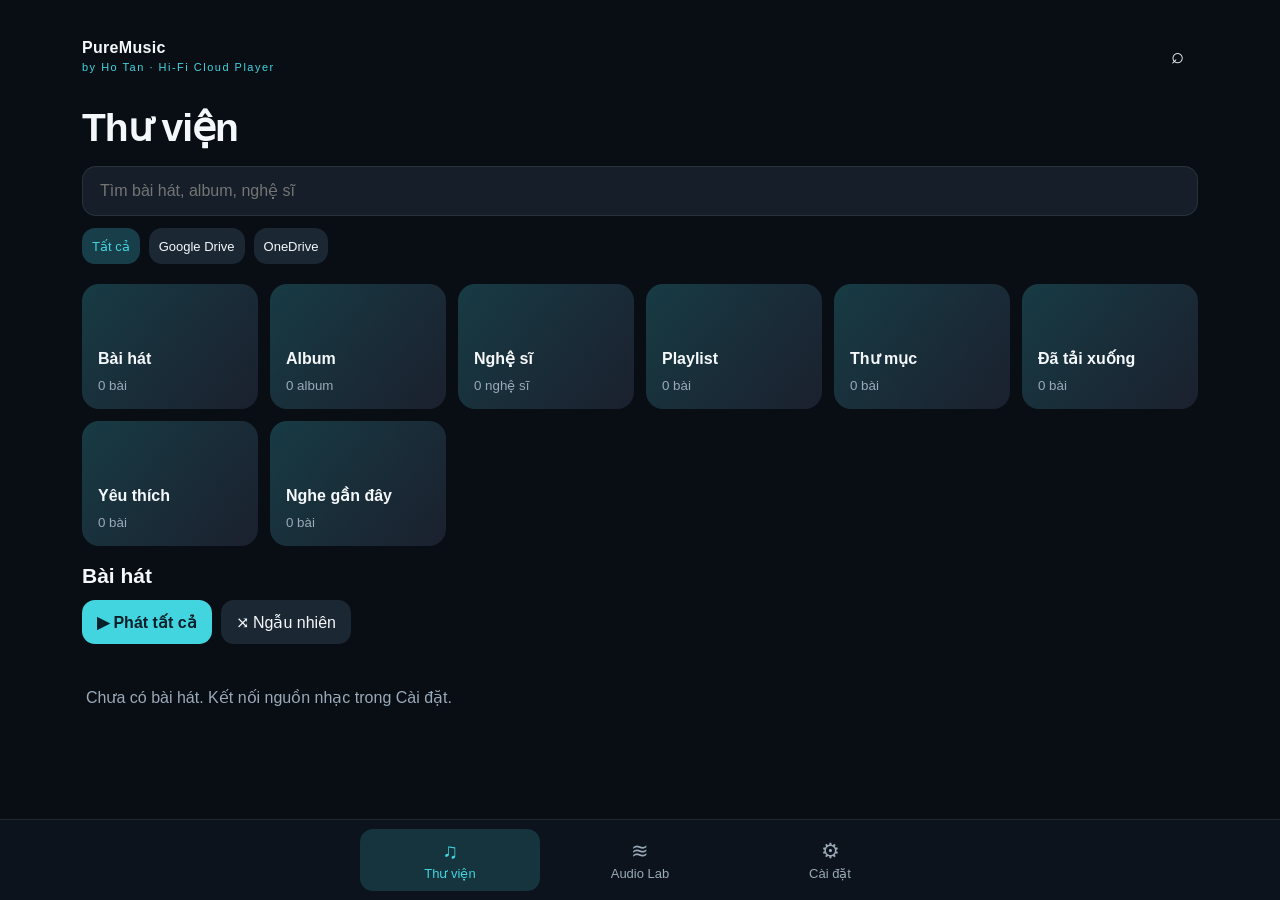
==== index.html @ e8bb5c78 "Add files via upload" ====
<!doctype html><html lang="vi"><head><meta charset="utf-8"><meta name="viewport" content="width=device-width,initial-scale=1,viewport-fit=cover"><meta name="theme-color" content="#0a1017"><meta name="apple-mobile-web-app-capable" content="yes"><meta name="apple-mobile-web-app-status-bar-style" content="black-translucent"><link rel="manifest" href="manifest.webmanifest"><link rel="apple-touch-icon" href="icon-180.png"><title>PureMusic · by Ho Tan</title><style>
:root{color-scheme:dark;--bg:#090e15;--panel:#151e29;--panel2:#1b2733;--line:#ffffff16;--fg:#f5f8fa;--muted:#9aaab8;--accent:#42d4df;--safe:env(safe-area-inset-bottom,0px)}*{box-sizing:border-box}html,body{margin:0;min-height:100%;font-family:-apple-system,BlinkMacSystemFont,"Segoe UI",sans-serif;background:var(--bg);color:var(--fg)}button,input,select{font:inherit}button{cursor:pointer;color:inherit;border:0;background:transparent}button:disabled{opacity:.35;cursor:default}button:focus-visible,input:focus-visible,select:focus-visible{outline:2px solid var(--accent);outline-offset:2px}.shell{max-width:1160px;margin:auto;padding:24px 22px calc(156px + var(--safe))}.top{display:flex;align-items:center;justify-content:space-between;gap:12px;margin-bottom:28px}.brand{font-size:16px;font-weight:800;letter-spacing:.3px}.brand small{display:block;font-size:11px;color:var(--accent);letter-spacing:1.5px;font-weight:500;margin-top:4px}.muted{color:var(--muted)}.eyebrow{font-size:12px;color:var(--accent);letter-spacing:1.4px}h1{font-size:clamp(28px,5vw,39px);letter-spacing:-1px;margin:8px 0 16px}h2{font-size:21px;margin:18px 0 12px}p{line-height:1.5}.btn{display:inline-flex;justify-content:center;align-items:center;gap:7px;padding:11px 15px;border-radius:13px;background:var(--panel2);min-height:44px;white-space:nowrap}.btn.primary{background:var(--accent);color:#08202a;font-weight:700}.btn.small{padding:7px 10px;min-height:36px;font-size:13px}.btn.ghost{background:transparent;border:1px solid var(--line)}.btn.active{background:#173e49;color:var(--accent)}.icon{font-size:22px;min-width:42px;min-height:42px;display:inline-grid;place-items:center;border-radius:12px}.icon.on{color:var(--accent)}.toolbar{display:flex;gap:9px;flex-wrap:wrap;margin:12px 0 20px}.search{width:100%;padding:15px 17px;border:1px solid var(--line);border-radius:14px;background:var(--panel);color:var(--fg);outline:none}.card{background:var(--panel);border:1px solid var(--line);border-radius:19px;padding:17px;margin-bottom:12px}.list{display:grid;gap:3px}.track{display:flex;align-items:center;gap:12px;padding:10px 7px;border-bottom:1px solid #ffffff0d;min-width:0}.track.current{background:#11303a;border-radius:13px}.cover{width:48px;height:48px;border-radius:10px;background:linear-gradient(140deg,#254653,#25283d);object-fit:cover;flex-shrink:0}.cover.large{width:min(67vw,390px,42vh);height:min(67vw,390px,42vh);border-radius:18px;box-shadow:0 20px 60px #0006}.track-main{min-width:0;flex:1;text-align:left}.track-main strong,.track-main small{display:block;overflow:hidden;white-space:nowrap;text-overflow:ellipsis}.track-main strong{font-size:15px}.track-main small{color:var(--muted);font-size:12px;margin-top:4px}.track-actions{display:flex;align-items:center;gap:3px}.grid{display:grid;grid-template-columns:repeat(auto-fill,minmax(160px,1fr));gap:12px}.tile{padding:16px;min-height:125px;border-radius:17px;background:linear-gradient(130deg,#173b44,#1b202e);text-align:left;display:flex;flex-direction:column;justify-content:flex-end}.tile strong{font-size:16px;line-height:1.3}.tile small{color:var(--muted);margin-top:8px}.nav{position:fixed;bottom:0;left:0;right:0;display:flex;justify-content:center;background:#0d141df7;border-top:1px solid var(--line);padding:9px 8px calc(9px + var(--safe));z-index:20;gap:10px}.nav button{width:min(32%,180px);padding:10px 4px;border-radius:13px;color:var(--muted);font-size:13px}.nav button.active{background:#15343d;color:var(--accent)}.nav button span{display:block;font-size:21px;margin-bottom:3px}.mini{position:fixed;z-index:21;left:50%;transform:translateX(-50%);bottom:calc(77px + var(--safe));width:min(calc(100% - 22px),850px);background:#202d3b;border:1px solid #ffffff22;border-radius:15px;padding:8px;display:none;align-items:center;gap:9px;box-shadow:0 8px 28px #0008}.mini.show{display:flex}.mini .cover{width:42px;height:42px}.mini button.main{flex:1;text-align:left;min-width:0}.mini strong,.mini small{display:block;white-space:nowrap;overflow:hidden;text-overflow:ellipsis}.mini small{color:var(--muted);font-size:12px}.sheet{position:fixed;inset:0;background:#080d14;z-index:30;overflow:auto;padding:calc(15px + env(safe-area-inset-top,0px)) 20px calc(30px + var(--safe));display:none}.sheet.open{display:block}.sheet-inner{max-width:650px;margin:auto}.sheet-head{display:flex;justify-content:space-between;align-items:center;margin-bottom:18px}.sheet-head strong{font-size:13px;color:var(--muted);letter-spacing:1px}.player-art{text-align:center;margin:8px 0 18px}.player-title{display:flex;align-items:center;gap:12px;margin:0 0 20px}.player-title>div{min-width:0;flex:1}.player-title h2{font-size:23px;overflow:hidden;text-overflow:ellipsis;white-space:nowrap;margin:0 0 5px}.player-title p{margin:0;color:var(--muted)}.seek{width:100%;accent-color:var(--accent)}.times{display:flex;justify-content:space-between;font-size:12px;color:var(--muted);margin:4px 0 20px}.controls{display:flex;justify-content:space-between;align-items:center;gap:6px}.controls .icon{font-size:26px}.controls .big{height:66px;width:66px;border-radius:50%;background:#eaf8fa;color:#0b1620;font-size:29px}.player-bottom{display:flex;justify-content:space-around;margin-top:28px}.player-bottom button{font-size:13px;color:var(--muted);display:grid;justify-items:center;gap:8px}.player-bottom span{font-size:22px}.input-row{display:flex;gap:10px;align-items:center;flex-wrap:wrap;margin:12px 0}.input-row label{min-width:110px;color:var(--muted)}input[type=text],input[type=number],select{background:#101923;color:var(--fg);border:1px solid #ffffff30;border-radius:11px;padding:11px;min-width:0;max-width:100%}input[type=range]{accent-color:var(--accent)}.input-row input[type=range]{flex:1;min-width:120px}.badge{font-size:11px;color:var(--accent);letter-spacing:1px}.empty{color:var(--muted);padding:24px 4px}.notice{position:fixed;left:50%;bottom:calc(170px + var(--safe));transform:translateX(-50%);background:#263847;color:white;padding:12px 17px;border-radius:12px;z-index:60;max-width:90%;box-shadow:0 6px 20px #0008;display:none}.notice.show{display:block}.menu{position:fixed;inset:0;z-index:45;background:#0008;display:none;align-items:end;justify-content:center;padding:16px}.menu.open{display:flex}.menu-content{background:#1a2632;border:1px solid #ffffff25;border-radius:20px;padding:10px;width:min(100%,460px);max-height:80vh;overflow:auto}.menu-content button{display:block;width:100%;text-align:left;padding:14px;border-radius:12px}.menu-content button:hover{background:#ffffff12}.folder{display:flex;gap:9px;align-items:center;padding:11px;border-bottom:1px solid var(--line)}.folder button:first-of-type{flex:1;text-align:left}.hint{font-size:12px;color:var(--muted)}.eq-band{display:flex;align-items:center;gap:9px;margin:8px 0}.eq-band label{width:65px;color:var(--muted);font-size:12px}.eq-band input{flex:1}.eq-band output{width:52px;text-align:right;font-size:12px}.hidden{display:none!important}@media(min-width:800px){.sheet{background:#000b;display:none;align-items:center;justify-content:center}.sheet.open{display:flex}.sheet.open{display:flex}.sheet-inner{width:620px;max-height:96vh;overflow:auto;border-radius:22px;padding:22px;background:#101822}.shell{padding-top:35px}.cover.large{width:270px;height:270px}}@media(prefers-reduced-motion:reduce){*{scroll-behavior:auto!important;animation:none!important;transition:none!important}}
.menu-action{display:flex!important;align-items:center;gap:14px;min-height:52px;font-weight:500}.menu-icon{display:grid;place-items:center;width:30px;height:30px;flex:none;border-radius:9px;background:#263a48;color:var(--accent);font-size:18px}.source-folder-row{display:flex;justify-content:space-between;align-items:center;gap:12px;padding:12px 0;border-top:1px solid var(--line)}.source-folder-row span{font-size:13px;color:var(--muted);min-width:0;overflow-wrap:anywhere}.folder-picker-head{display:grid;gap:10px;margin-bottom:15px}.folder{min-height:54px}.folder .track-main{overflow:hidden;text-overflow:ellipsis;white-space:nowrap}@media(max-width:450px){.source-folder-row{align-items:flex-start;flex-direction:column}.source-folder-row .btn{width:100%}}

/* Queue V11.2: search all, virtualize visible rows only */
.queue-summary{display:grid;gap:12px;margin:8px 0 12px}.queue-search{margin:0}.queue-actions{display:flex;gap:8px;overflow-x:auto;scrollbar-width:none;padding-bottom:3px}.queue-actions .btn{flex-shrink:0;font-size:13px;min-height:40px}.queue-result{font-size:12px;min-height:8px;margin:4px 0}.queue-viewport{height:min(65dvh,650px);min-height:260px;overflow-y:auto;overscroll-behavior:contain;scrollbar-width:thin;border-top:1px solid var(--line);border-bottom:1px solid var(--line)}.queue-space{position:relative;width:100%;min-height:1px}.queue-track{position:absolute;left:0;right:0;height:76px;min-height:76px;padding:8px 2px;gap:9px}.queue-track .cover{width:46px;height:46px}.queue-track .track-main strong{font-size:14px}.queue-track .track-main small{font-size:12px}.queue-track .icon{min-width:38px}.queue-number{width:22px;text-align:center;font-size:12px;color:var(--muted);flex-shrink:0}.queue-grip{font-size:24px;color:var(--muted);touch-action:none;cursor:grab}.queue-grip.dragging{color:var(--accent);cursor:grabbing}.queue-track.current{background:#15343d}.queue-track.current .track-main strong{color:var(--accent)}@media(max-width:400px){.queue-track{gap:5px}.queue-track .cover{width:42px;height:42px}.queue-track .icon{min-width:34px}}
</style></head><body><main class="shell"><div class="top"><div class="brand">PureMusic<small>by Ho Tan · Hi-Fi Cloud Player</small></div><button class="icon" id="searchFocus" aria-label="Tìm kiếm">⌕</button></div><div id="content"></div></main><div class="mini" id="mini"><img id="miniCover" class="cover" alt=""><button class="main" id="miniOpen"><strong id="miniTitle"></strong><small id="miniArtist"></small></button><button class="icon" id="miniToggle" aria-label="Phát hoặc tạm dừng">▶</button></div><nav class="nav" id="nav"><button data-page="library" class="active"><span>♫</span>Thư viện</button><button data-page="lab"><span>≋</span>Audio Lab</button><button data-page="settings"><span>⚙</span>Cài đặt</button></nav><section class="sheet" id="player" aria-label="Trình phát"><div class="sheet-inner"><div class="sheet-head"><button class="icon" id="closePlayer" aria-label="Thu nhỏ">⌄</button><strong id="playerSource">ĐANG PHÁT</strong><button class="icon" id="playerMore" aria-label="Tùy chọn">⋯</button></div><div class="player-art"><img class="cover large" id="art" alt="Ảnh bìa"></div><div class="player-title"><div><h2 id="title"></h2><p id="artist"></p><span class="badge" id="quality"></span></div><button class="icon" id="like" aria-label="Yêu thích">♡</button></div><input class="seek" type="range" min="0" max="1000" value="0" id="seek" aria-label="Vị trí bài hát"><div class="times"><span id="elapsed">0:00</span><span id="remaining">-0:00</span></div><div class="controls"><button class="icon" id="shuffle" aria-label="Ngẫu nhiên">⤨</button><button class="icon" id="previous" aria-label="Bài trước">|◀</button><button class="big" id="toggle" aria-label="Phát hoặc tạm dừng">▶</button><button class="icon" id="next" aria-label="Bài tiếp">▶|</button><button class="icon" id="repeat" aria-label="Lặp lại">↻</button></div><div class="player-bottom"><button id="lyricsBtn"><span>▤</span>Lời bài hát</button><button id="queueBtn"><span>☷</span>Hàng chờ</button></div></div></section><section class="sheet" id="subsheet"><div class="sheet-inner"><div class="sheet-head"><button class="icon" id="subBack">‹</button><strong id="subTitle"></strong><span style="width:42px"></span></div><div id="subContent"></div></div></section><div class="menu" id="menu"><div class="menu-content" id="menuItems"></div></div><div class="notice" id="toast" role="status"></div><audio id="audio" playsinline preload="metadata"></audio><script>
'use strict';
const VERSION='11.2.0',GOOGLE_ID='307536159983-k3glcvth89sf8u420rmc907ngm6fhsc4.apps.googleusercontent.com';
const $=id=>document.getElementById(id), audio=$('audio');
const read=(key,def)=>{try{return JSON.parse(localStorage.getItem(key))??def}catch{return def}};
const save=(key,val)=>localStorage.setItem(key,JSON.stringify(val));
const initialCfg=read('pm_cfg',{});
const state={page:'library',view:'home',filter:'all',query:'',songs:[],queue:[],position:-1,playingKey:null,playSeq:0,loadController:null,blobURL:null,repeat:read('pm11_repeat',0),shuffle:read('pm11_shuffle',false),favorites:new Set(read('pm11_favorites',read('pm_favorites',[]))),playlists:read('pm7_playlists',{}),recent:read('pm11_recent',read('pm7_recent',[])),folders:read('pm11_folders',{}),token:{},expiry:{},cfg:{gid:initialCfg.gid||GOOGLE_ID,mid:initialCfg.mid||''},loading:false,metadata:new Map(),artURLs:new Map(),offline:new Set(read('pm_offline',[])),currentMeta:null,eqOn:false,context:null,analyser:null,eqNodes:[],eq:[0,0,0,0,0,0,0,0,0,0],preamp:0,replayGainMode:read('pm11_rg_mode','off'),replayGainOffset:read('pm11_rg_offset',0),mode:'direct',timer:null};
const key=s=>s.provider+':'+s.id;
const norm=s=>String(s||'').normalize('NFD').replace(/[\u0300-\u036f]/g,'').replace(/đ/gi,'d').toLowerCase();
const escapeHTML=s=>String(s??'').replace(/[&<>"']/g,c=>({'&':'&amp;','<':'&lt;','>':'&gt;','"':'&quot;',"'":'&#39;'}[c]));
const fmt=t=>Number.isFinite(t)?Math.floor(t/60)+':'+String(Math.floor(t%60)).padStart(2,'0'):'0:00';
const fmtBytes=n=>n>=1073741824?(n/1073741824).toFixed(2)+' GB':(n/1048576).toFixed(1)+' MB';
const placeholder='data:image/svg+xml,'+encodeURIComponent('<svg xmlns="http://www.w3.org/2000/svg" width="300" height="300"><rect width="300" height="300" rx="30" fill="#213845"/><path d="M190 60v148a32 32 0 1 1-18-29V90l-70 14v125a32 32 0 1 1-18-29V90z" fill="#a8dce3"/></svg>');
let toastTimer;
function notify(msg){const t=$('toast');t.textContent=msg;t.classList.add('show');clearTimeout(toastTimer);toastTimer=setTimeout(()=>t.classList.remove('show'),3500)}
function rowButton(text,handler,cls='btn'){const b=document.createElement('button');b.className=cls;b.textContent=text;b.addEventListener('click',handler);return b}
function setPage(p){state.page=p;document.querySelectorAll('[data-page]').forEach(b=>b.classList.toggle('active',b.dataset.page===p));render()}
function showSub(title,build){$('subTitle').textContent=title;$('subContent').replaceChildren();build($('subContent'));$('subsheet').classList.add('open')}
function closeSub(){$('subsheet').classList.remove('open')}
const menuIcons=[[/phát ngay/i,'▶'],[/phát tiếp/i,'⏭'],[/playlist/i,'☷'],[/offline|tải/i,'↓'],[/yêu thích/i,'♡'],[/thư mục/i,'▣'],[/xóa|bỏ/i,'×'],[/đầu/i,'⇡'],[/cuối/i,'⇣'],[/lưu/i,'✓']];
function menu(actions){const target=$('menuItems');target.replaceChildren();for(const [name,fn] of actions){const b=rowButton('',()=>{$('menu').classList.remove('open');fn()});b.className='menu-action';const ico=document.createElement('span');ico.className='menu-icon';ico.textContent=menuIcons.find(([rx])=>rx.test(name))?.[1]||'•';const label=document.createElement('span');label.textContent=name;b.append(ico,label);target.append(b)}$('menu').classList.add('open')}
$('menu').onclick=e=>{if(e.target===$('menu'))$('menu').classList.remove('open')};$('subBack').onclick=closeSub;
function persistQueue(){save('pm11_queue',{queue:state.queue,position:state.position,playingKey:state.playingKey,time:audio.currentTime||0})}
function remember(){if(!state.playingKey)return;state.recent=[state.playingKey,...state.recent.filter(x=>x!==state.playingKey)].slice(0,40);save('pm11_recent',state.recent)}
function songsByKeys(keys){return keys.map(k=>state.songs.find(s=>key(s)===k)).filter(Boolean)}
function selected(){return state.songs.find(s=>key(s)===state.playingKey)||null}
function imageFor(s){return s&&state.artURLs.get(key(s))||placeholder}
function trackNode(s,onPlay=null){const row=document.createElement('div');row.className='track'+(state.playingKey===key(s)?' current':'');const cover=document.createElement('img');cover.className='cover';cover.alt='';cover.loading='lazy';cover.src=imageFor(s);const main=rowButton('',onPlay||(()=>{const arr=visibleSongs();const idx=arr.findIndex(x=>key(x)===key(s));startList(arr,Math.max(0,idx))}),'track-main');const title=document.createElement('strong');title.textContent=s.title;const sub=document.createElement('small');sub.textContent=s.artist+' · '+(s.provider==='google'?'Google Drive':'OneDrive');main.append(title,sub);const more=rowButton('⋯',()=>trackMenu(s),'icon');more.setAttribute('aria-label','Tùy chọn bài hát');row.append(cover,main,more);return row}
function trackMenu(s){const k=key(s);menu([['Phát ngay',()=>playFromQueue(s)],['Phát tiếp theo',()=>insertNext(s)],['Thêm vào playlist',()=>choosePlaylist(s)],[(state.offline.has(k)?'Xóa bản offline':'↓ Tải về offline'),()=>state.offline.has(k)?removeOffline(s):downloadOffline(s)],[(state.favorites.has(k)?'Bỏ yêu thích':'Yêu thích'),()=>toggleFavorite(s)],['Hiện trong thư mục',()=>browseParent(s)]])}
function toggleFavorite(s){const k=key(s);if(state.favorites.has(k))state.favorites.delete(k);else state.favorites.add(k);save('pm11_favorites',[...state.favorites]);syncPlayer();render()}
function groupBy(list,field){const groups=new Map();for(const s of list){const v=s[field]||'Chưa phân loại';if(!groups.has(v))groups.set(v,[]);groups.get(v).push(s)}return groups}
function visibleSongs(){let list=state.songs;if(state.filter!=='all')list=list.filter(s=>s.provider===state.filter);if(state.query)list=list.filter(s=>norm(s.title+' '+s.artist+' '+s.album+' '+s.name).includes(norm(state.query)));return list}
function render(){const c=$('content');c.replaceChildren();if(state.page==='library')renderLibrary(c);else if(state.page==='lab')renderLab(c);else renderSettings(c);syncMini()}
function titleNode(t){const h=document.createElement('h1');h.textContent=t;return h}
function div(cls){const el=document.createElement('div');el.className=cls;return el}
function renderLibrary(c){c.append(titleNode('Thư viện'));const input=document.createElement('input');input.className='search';input.placeholder='Tìm bài hát, album, nghệ sĩ';input.value=state.query;input.oninput=()=>{state.query=input.value;renderLibraryBody()};c.append(input);const body=div('');body.id='libBody';c.append(body);renderLibraryBody()}
function renderLibraryBody(){const c=$('libBody');if(!c)return;c.replaceChildren();const tools=div('toolbar');for(const [v,t] of [['all','Tất cả'],['google','Google Drive'],['ms','OneDrive']]){const b=rowButton(t,()=>{state.filter=v;renderLibraryBody()},'btn small'+(state.filter===v?' active':''));tools.append(b)}c.append(tools);const groups=div('grid');for(const [id,label] of [['songs','Bài hát'],['albums','Album'],['artists','Nghệ sĩ'],['playlists','Playlist'],['folders','Thư mục'],['offline','Đã tải xuống'],['favorites','Yêu thích'],['recent','Nghe gần đây']]){const tile=rowButton('',()=>openCategory(id),'tile');const list=visibleSongs();let n=id==='albums'?groupBy(list,'album').size:id==='artists'?groupBy(list,'artist').size:id==='playlists'?Object.keys(state.playlists).length:id==='offline'?list.filter(s=>state.offline.has(key(s))).length:id==='favorites'?list.filter(s=>state.favorites.has(key(s))).length:list.length;tile.innerHTML='<strong>'+label+'</strong><small>'+n+' '+(id==='albums'?'album':id==='artists'?'nghệ sĩ':'bài')+'</small>';groups.append(tile)}c.append(groups);const h=document.createElement('h2');h.textContent='Bài hát';c.append(h);const actions=div('toolbar');actions.append(rowButton('▶ Phát tất cả',()=>startList(visibleSongs(),0),'btn primary'),rowButton('⤨ Ngẫu nhiên',()=>startList(shuffled(visibleSongs()),0),'btn'));c.append(actions);const list=div('list');const filtered=visibleSongs();if(!filtered.length){const empty=div('empty');empty.textContent='Chưa có bài hát. Kết nối nguồn nhạc trong Cài đặt.';list.append(empty)}else for(const s of filtered.slice(0,250))list.append(trackNode(s));c.append(list);if(filtered.length>250)c.append(rowButton('Xem tất cả '+filtered.length+' bài',()=>openCategory('songs'),'btn'))}
function openCategory(category){const list=visibleSongs();if(category==='folders'){openFolders();return}if(category==='playlists'){openPlaylists();return}if(category==='albums'||category==='artists'){const field=category==='albums'?'album':'artist',groups=groupBy(list,field);showSub(category==='albums'?'Album':'Nghệ sĩ',c=>{const grid=div('grid');for(const [name,arr] of groups){const b=rowButton('',()=>openGroup(name,arr),'tile');b.innerHTML='<strong>'+escapeHTML(name)+'</strong><small>'+arr.length+' bài</small>';grid.append(b)}c.append(grid)});return}const filtered=category==='offline'?list.filter(s=>state.offline.has(key(s))):category==='favorites'?list.filter(s=>state.favorites.has(key(s))):category==='recent'?songsByKeys(state.recent):list;showSub(({offline:'Đã tải xuống',favorites:'Yêu thích',recent:'Nghe gần đây',songs:'Bài hát'})[category],c=>{const actions=div('toolbar');actions.append(rowButton('▶ Phát tất cả',()=>{closeSub();startList(filtered,0)},'btn primary'));if(category==='offline')actions.append(rowButton('Quản lý dung lượng',showStorage,'btn'));c.append(actions);for(const s of filtered)c.append(trackNode(s,()=>{closeSub();startList(filtered,filtered.findIndex(x=>key(x)===key(s)))}));if(!filtered.length)c.append(div('empty')).lastChild.textContent='Chưa có bài hát'})}
function openGroup(name,arr){showSub(name,c=>{const tools=div('toolbar');tools.append(rowButton('▶ Phát tất cả',()=>{closeSub();startList(arr,0)},'btn primary'),rowButton('⤨ Ngẫu nhiên',()=>{closeSub();startList(shuffled(arr),0)},'btn'),rowButton('↓ Tải tất cả',()=>downloadBatch(arr),'btn'));c.append(tools);for(const s of arr)c.append(trackNode(s,()=>{closeSub();startList(arr,arr.findIndex(x=>key(x)===key(s)))}))})}
function shuffled(arr){const out=[...arr];for(let i=out.length-1;i>0;i--){const j=Math.floor(Math.random()*(i+1));[out[i],out[j]]=[out[j],out[i]]}return out}
function startList(arr,pos=0){if(!arr.length){notify('Danh sách trống');return}state.queue=arr.map(key);state.position=Math.max(0,Math.min(pos,arr.length-1));persistQueue();playPosition(state.position)}
function playFromQueue(s){$('subsheet').classList.remove('open');const k=key(s),index=state.queue.indexOf(k);if(index>=0){state.position=index;playPosition(index)}else{state.queue.splice(Math.max(0,state.position+1),0,k);state.position=Math.max(0,state.position+1);playPosition(state.position)}}
function insertNext(s){const k=key(s);state.queue=state.queue.filter((v,i)=>v!==k||i===state.position);state.queue.splice(state.position+1,0,k);persistQueue();notify('Đã thêm vào hàng chờ')}
function queueView(){showSub('Hàng chờ',c=>{
 const header=div('queue-summary');const count=div('muted');count.textContent=state.queue.length+' bài trong hàng chờ';header.append(count);
 const search=document.createElement('input');search.className='search queue-search';search.type='search';search.placeholder='⌕  Tìm bài hát, nghệ sĩ trong hàng chờ';search.setAttribute('aria-label','Tìm trong hàng chờ');search.autocomplete='off';header.append(search);
 const actions=div('queue-actions');actions.append(rowButton('◎ Đang phát',()=>{search.value='';update(true)},'btn'),rowButton('☷ Lưu playlist',()=>saveQueuePlaylist(),'btn'),rowButton('Xóa bài sắp phát',()=>{state.queue=state.queue.slice(0,state.position+1);persistQueue();update()},'btn'));header.append(actions);c.append(header);
 const counter=div('muted queue-result');c.append(counter);
 const viewport=div('queue-viewport');viewport.setAttribute('role','list');viewport.setAttribute('aria-label','Danh sách hàng chờ');const space=div('queue-space');viewport.append(space);c.append(viewport);
 const songMap=new Map(state.songs.map(x=>[key(x),x]));let matches=[],lastStart=-1,lastEnd=-1;const height=76;
 function refresh(){const term=norm(search.value.trim());matches=state.queue.map((k,i)=>({k,i,s:songMap.get(k)})).filter(x=>x.s&&(!term||norm([x.s.title,x.s.artist,x.s.album,x.s.name].join(' ')).includes(term)));space.style.height=(matches.length*height)+'px';counter.textContent=term?matches.length+' / '+state.queue.length+' bài phù hợp':'';viewport.scrollTop=0;lastStart=-1;paint()}
 function paint(){const start=Math.max(0,Math.floor(viewport.scrollTop/height)-5),end=Math.min(matches.length,start+Math.ceil(viewport.clientHeight/height)+12);if(start===lastStart&&end===lastEnd)return;lastStart=start;lastEnd=end;space.replaceChildren();for(let j=start;j<end;j++){const {s,i}=matches[j];const r=trackNode(s,()=>{closeSub();playPosition(i)});r.classList.add('queue-track');r.classList.toggle('current',i===state.position);r.dataset.queueIndex=i;r.style.top=(j*height)+'px';r.setAttribute('role','listitem');const number=div('queue-number');number.textContent=String(i+1);r.prepend(number);
 const handle=rowButton('⠿',()=>{},'icon queue-grip');handle.setAttribute('aria-label','Giữ và kéo để đổi vị trí bài '+(i+1));handle.style.touchAction='none';let drag=false;handle.addEventListener('pointerdown',e=>{drag=true;handle.setPointerCapture(e.pointerId);handle.classList.add('dragging')});handle.addEventListener('pointerup',e=>{if(!drag)return;drag=false;handle.classList.remove('dragging');const rect=viewport.getBoundingClientRect();const dest=Math.floor((e.clientY-rect.top+viewport.scrollTop)/height);const item=matches[Math.max(0,Math.min(matches.length-1,dest))];if(item&&item.i!==i){moveQueueTo(i,item.i);return}});handle.addEventListener('pointercancel',()=>{drag=false;handle.classList.remove('dragging')});r.append(handle);space.append(r)}}
 function update(jump=false){songMap.clear();state.songs.forEach(x=>songMap.set(key(x),x));refresh();if(jump){const j=matches.findIndex(x=>x.i===state.position);if(j>=0){viewport.scrollTop=Math.max(0,j*height-viewport.clientHeight/3);lastStart=-1;paint()}}}
 let debounce;search.addEventListener('input',()=>{clearTimeout(debounce);debounce=setTimeout(()=>update(),100)});viewport.addEventListener('scroll',()=>requestAnimationFrame(paint),{passive:true});update();
 })}
function moveQueueTo(i,j){if(i<0||j<0||i>=state.queue.length||j>=state.queue.length)return;const [item]=state.queue.splice(i,1);state.queue.splice(j,0,item);const playing=state.playingKey;state.position=state.queue.indexOf(playing);persistQueue();queueView()}
function moveQueue(i,d){const j=i+d;if(j<0||j>=state.queue.length)return;[state.queue[i],state.queue[j]]=[state.queue[j],state.queue[i]];if(state.position===i)state.position=j;else if(state.position===j)state.position=i;persistQueue();queueView()}
function saveQueuePlaylist(){const name=prompt('Tên playlist:','Hàng chờ của tôi');if(!name?.trim())return;state.playlists[name.trim()]=[...state.queue];save('pm7_playlists',state.playlists);notify('Đã lưu playlist')}
function choosePlaylist(s){const names=Object.keys(state.playlists);menu([...names.map(n=>['+ '+n,()=>{if(!state.playlists[n].includes(key(s)))state.playlists[n].push(key(s));save('pm7_playlists',state.playlists);notify('Đã thêm vào '+n)}]),['Tạo playlist mới',()=>{const n=prompt('Tên playlist:');if(n?.trim()){state.playlists[n.trim()]=[key(s)];save('pm7_playlists',state.playlists);notify('Đã tạo playlist')}}]])}
function openPlaylists(){showSub('Playlist',c=>{c.append(rowButton('+ Tạo playlist',()=>{const n=prompt('Tên playlist:');if(n?.trim()){state.playlists[n.trim()]=[];save('pm7_playlists',state.playlists);openPlaylists()}},'btn primary'));for(const [name,keys] of Object.entries(state.playlists)){const r=div('track');r.append(rowButton(name+' · '+keys.length+' bài',()=>openPlaylist(name),'track-main'),rowButton('⋯',()=>menu([['Đổi tên',()=>{const n=prompt('Tên mới',name);if(n?.trim()&&n!==name){state.playlists[n.trim()]=keys;delete state.playlists[name];save('pm7_playlists',state.playlists);openPlaylists()}}],['Xóa playlist',()=>{if(confirm('Xóa playlist?')){delete state.playlists[name];save('pm7_playlists',state.playlists);openPlaylists()}}]]),'icon'));c.append(r)}})}
function openPlaylist(name){const arr=songsByKeys(state.playlists[name]||[]);showSub(name,c=>{const tools=div('toolbar');tools.append(rowButton('▶ Phát tất cả',()=>{closeSub();startList(arr)},'btn primary'),rowButton('↓ Tải playlist',()=>downloadBatch(arr),'btn'));c.append(tools);for(const s of arr){const r=trackNode(s,()=>{closeSub();startList(arr,arr.findIndex(x=>key(x)===key(s)))});r.append(rowButton('×',()=>{state.playlists[name]=state.playlists[name].filter(k=>k!==key(s));save('pm7_playlists',state.playlists);openPlaylist(name)},'icon'));c.append(r)}})}
function syncMini(){const s=selected();$('mini').classList.toggle('show',!!s);if(!s)return;$('miniCover').src=imageFor(s);$('miniTitle').textContent=s.title;$('miniArtist').textContent=s.artist;$('miniToggle').textContent=audio.paused?'▶':'Ⅱ'}
function syncPlayer(){const s=selected();if(!s)return;$('art').src=imageFor(s);$('title').textContent=s.title;$('artist').textContent=s.artist;$('quality').textContent=(state.currentMeta?.format||s.name.split('.').pop().toUpperCase())+' · '+(state.offline.has(key(s))?'OFFLINE':s.provider==='google'?'GOOGLE DRIVE':'ONEDRIVE');$('like').textContent=state.favorites.has(key(s))?'♥':'♡';$('toggle').textContent=audio.paused?'▶':'Ⅱ';$('shuffle').classList.toggle('on',state.shuffle);$('repeat').classList.toggle('on',state.repeat!==0);$('repeat').textContent=state.repeat===2?'↻₁':'↻';syncMini()}
function syncTime(){const d=audio.duration||0,t=audio.currentTime||0;$('seek').value=d?Math.round(t/d*1000):0;$('elapsed').textContent=fmt(t);$('remaining').textContent='-'+fmt(Math.max(0,d-t))}
function stopCurrent(){audio.pause();audio.removeAttribute('src');audio.load();if(state.blobURL){const old=state.blobURL;setTimeout(()=>URL.revokeObjectURL(old),2000);state.blobURL=null}}
async function playPosition(i,{resumeAt=0}={}){if(i<0||i>=state.queue.length)return;const s=state.songs.find(x=>key(x)===state.queue[i]);if(!s){notify('Bài không còn trong thư viện');return}const seq=++state.playSeq;state.loadController?.abort();state.loadController=new AbortController();stopCurrent();state.position=i;state.playingKey=key(s);state.currentMeta=null;persistQueue();remember();syncPlayer();notify('Đang mở '+s.title);try{const blob=await getAudioBlob(s,state.loadController.signal);if(seq!==state.playSeq)return;await readMetadata(s,blob);if(seq!==state.playSeq)return;const url=URL.createObjectURL(blob);state.blobURL=url;audio.src=url;audio.load();if(resumeAt>0)audio.addEventListener('loadedmetadata',function seekResume(){audio.removeEventListener('loadedmetadata',seekResume);audio.currentTime=Math.min(resumeAt,Math.max(0,(audio.duration||resumeAt)-1))},{once:true});await audio.play();if(seq!==state.playSeq)return;syncPlayer();persistQueue()}catch(e){if(seq!==state.playSeq||e.name==='AbortError')return;notify('Không phát được: '+e.message);syncPlayer()}}
function next(){if(!state.queue.length)return;if(state.shuffle&&state.queue.length>1){let n=Math.floor(Math.random()*(state.queue.length-1));if(n>=state.position)n++;playPosition(n);return}const n=state.position+1;if(n<state.queue.length)playPosition(n);else if(state.repeat===1)playPosition(0);else{audio.pause();syncPlayer()}}
function previous(){if(audio.currentTime>3){audio.currentTime=0;return}const n=state.position-1;if(n>=0)playPosition(n);else if(state.repeat===1)playPosition(state.queue.length-1)}
function toggle(){if(!selected())return;if(audio.paused){if(!audio.src)playPosition(state.position);else audio.play().catch(e=>notify(e.message))}else audio.pause()}
$('next').onclick=next;$('previous').onclick=previous;$('toggle').onclick=toggle;$('miniToggle').onclick=toggle;$('miniOpen').onclick=()=>{if(!selected())return;$('player').classList.add('open');syncPlayer()};$('closePlayer').onclick=()=>$('player').classList.remove('open');$('queueBtn').onclick=queueView;$('shuffle').onclick=()=>{state.shuffle=!state.shuffle;save('pm11_shuffle',state.shuffle);syncPlayer()};$('repeat').onclick=()=>{state.repeat=(state.repeat+1)%3;save('pm11_repeat',state.repeat);syncPlayer()};$('like').onclick=()=>{const s=selected();if(s)toggleFavorite(s)};$('lyricsBtn').onclick=showLyrics;$('playerMore').onclick=()=>{const s=selected();if(s)trackMenu(s)};
$('seek').oninput=e=>{if(Number.isFinite(audio.duration)&&audio.duration>0)audio.currentTime=audio.duration*Number(e.target.value)/1000};audio.addEventListener('timeupdate',()=>{syncTime();if(Math.floor(audio.currentTime)%5===0)persistQueue()});audio.addEventListener('play',syncPlayer);audio.addEventListener('pause',syncPlayer);audio.addEventListener('ended',()=>{if(state.repeat===2){audio.currentTime=0;audio.play().catch(()=>{})}else next()});
function base64url(bytes){return btoa(String.fromCharCode(...bytes)).replace(/\+/g,'-').replace(/\//g,'_').replace(/=/g,'')}
async function pkce(){const verifier=base64url(crypto.getRandomValues(new Uint8Array(32))),digest=await crypto.subtle.digest('SHA-256',new TextEncoder().encode(verifier));return {verifier,challenge:base64url(new Uint8Array(digest))}}
const redirect=location.origin+location.pathname;
let gisLoading;
function googleScript(){if(window.google?.accounts?.oauth2)return Promise.resolve();if(gisLoading)return gisLoading;gisLoading=new Promise((resolve,reject)=>{const sc=document.createElement('script');sc.src='https://accounts.google.com/gsi/client';sc.async=true;sc.onload=resolve;sc.onerror=()=>reject(Error('Không tải được Google Login'));document.head.append(sc)});return gisLoading}
async function googleLogin(){await googleScript();const client=google.accounts.oauth2.initTokenClient({client_id:state.cfg.gid,scope:'https://www.googleapis.com/auth/drive.readonly',callback:async r=>{if(!r.access_token){notify(r.error||'Không thể đăng nhập Google');return}state.token.google=r.access_token;state.expiry.google=Date.now()+(Number(r.expires_in||3600)-60)*1000;saveSession();notify('Đã kết nối Google Drive');await scan()},error_callback:e=>notify(e?.type||'Không mở được đăng nhập')});client.requestAccessToken({prompt:''})}
async function msLogin(){if(!state.cfg.mid){notify('Nhập Microsoft Client ID trong Cài đặt');return}const p=await pkce(),st=base64url(crypto.getRandomValues(new Uint8Array(20)));sessionStorage.setItem('pm11_pending',JSON.stringify({...p,state:st,time:Date.now()}));const q=new URLSearchParams({client_id:state.cfg.mid,response_type:'code',redirect_uri:redirect,scope:'openid profile offline_access Files.Read',code_challenge:p.challenge,code_challenge_method:'S256',state:st});location.href='https://login.microsoftonline.com/common/oauth2/v2.0/authorize?'+q}
function saveSession(){sessionStorage.setItem('pm_tokens',JSON.stringify(state.token));sessionStorage.setItem('pm_token_expiry',JSON.stringify(state.expiry))}
async function oauthCallback(){const params=new URLSearchParams(location.search),code=params.get('code');if(!code)return;history.replaceState({},'',redirect);const pending=readSession('pm11_pending',null);sessionStorage.removeItem('pm11_pending');if(!pending||pending.state!==params.get('state')||Date.now()-pending.time>600000){notify('Phiên đăng nhập không hợp lệ');return}try{const body=new URLSearchParams({client_id:state.cfg.mid,code,redirect_uri:redirect,grant_type:'authorization_code',code_verifier:pending.verifier});const res=await fetch('https://login.microsoftonline.com/common/oauth2/v2.0/token',{method:'POST',headers:{'Content-Type':'application/x-www-form-urlencoded'},body});const d=await res.json();if(!res.ok)throw Error(d.error_description||d.error);state.token.ms=d.access_token;state.expiry.ms=Date.now()+(Number(d.expires_in||3600)-60)*1000;saveSession();await scan()}catch(e){notify('Lỗi đăng nhập OneDrive: '+e.message)}}
function readSession(k,def){try{return JSON.parse(sessionStorage.getItem(k))??def}catch{return def}}
function apiHeaders(p){if(!state.token[p])throw Error('Cần đăng nhập lại '+(p==='google'?'Google Drive':'OneDrive'));return {Authorization:'Bearer '+state.token[p]}}
async function api(url,p,signal){const res=await fetch(url,{headers:apiHeaders(p),signal});if(!res.ok)throw Error((p==='google'?'Google Drive':'OneDrive')+' HTTP '+res.status);return res.json()}
const formats=/\.(mp3|m4a|aac|flac|wav|alac|aiff|ogg|opus)$/i;
function parseFile(f,p,path=''){const raw=f.name.replace(/\.[^.]+$/,'').replace(/^\d{1,3}[. _-]+/,'');const bits=raw.split(/\s+-\s+/);return{id:f.id,provider:p,name:f.name,title:bits.length>1?bits.slice(1).join(' - '):raw,artist:bits.length>1?bits[0]:'Nghệ sĩ chưa rõ',album:path||'Chưa phân loại',size:Number(f.size)||0,parents:f.parents||[],folderId:f.parents?.[0]||null}}
async function googleList(q,fields='nextPageToken,files(id,name,mimeType,size,parents)',signal){let all=[],page='';do{const args=new URLSearchParams({q,fields,pageSize:'1000'});if(page)args.set('pageToken',page);const d=await api('https://www.googleapis.com/drive/v3/files?'+args,'google',signal);all.push(...(d.files||[]));page=d.nextPageToken||''}while(page);return all}
async function googleFiles(){const selections=state.folders.google||[],out=[],seen=new Set(),queue=selections.map(x=>({id:x.id,path:x.path||'Music'}));let count=0;while(queue.length){if(++count>2000)throw Error('Quá nhiều thư mục, hãy chọn thư mục nhỏ hơn');const {id,path}=queue.shift();if(seen.has(id))continue;seen.add(id);const safe=String(id).replace(/'/g,"\'");const arr=await googleList("trashed = false and '"+safe+"' in parents");for(const f of arr){if(f.mimeType==='application/vnd.google-apps.folder')queue.push({id:f.id,path:path+'/'+f.name});else if(formats.test(f.name))out.push(parseFile(f,'google',path))}}return out}
async function msChildren(id){let url=id==='root'?'https://graph.microsoft.com/v1.0/me/drive/root/children?$select=id,name,file,folder,size&$top=200':'https://graph.microsoft.com/v1.0/me/drive/items/'+encodeURIComponent(id)+'/children?$select=id,name,file,folder,size&$top=200';const out=[];while(url){const d=await api(url,'ms');out.push(...(d.value||[]));url=d['@odata.nextLink']||null}return out}
async function msFiles(){const out=[],queue=(state.folders.ms||[]).map(x=>({id:x.id,path:x.path||'Music'})),seen=new Set();let count=0;while(queue.length){if(++count>2000)throw Error('Quá nhiều thư mục, hãy chọn thư mục nhỏ hơn');const {id,path}=queue.shift();if(seen.has(id))continue;seen.add(id);for(const f of await msChildren(id)){if(f.folder)queue.push({id:f.id,path:path+'/'+f.name});else if(formats.test(f.name))out.push(parseFile(f,'ms',path))}}return out}
async function scan(){if(state.loading)return;const providers=['google','ms'].filter(p=>state.token[p]&&(state.folders[p]||[]).length);if(!providers.length){notify('Chọn thư mục nhạc trong Cài đặt trước');return}state.loading=true;notify('Đang quét thư mục đã chọn…');try{const results=[],success=[];for(const p of providers){try{results.push(...await(p==='google'?googleFiles():msFiles()));success.push(p)}catch(e){notify(e.message)}}if(success.length){const retained=state.songs.filter(s=>!success.includes(s.provider)||state.offline.has(key(s)));const map=new Map(retained.map(s=>[key(s),s]));for(const s of results)map.set(key(s),s);state.songs=[...map.values()];save('pm11_library',state.songs)}notify('Đã đồng bộ '+results.length+' bài từ thư mục đã chọn');render()}finally{state.loading=false}}
async function getAudioBlob(s,signal){const offline=await storeGet(key(s));if(offline)return offline;if(!state.token[s.provider])throw Error('Đăng nhập lại nguồn nhạc');if(s.provider==='google'){const res=await fetch('https://www.googleapis.com/drive/v3/files/'+encodeURIComponent(s.id)+'?alt=media',{headers:apiHeaders('google'),signal});if(!res.ok)throw Error('Google Drive HTTP '+res.status);return res.blob()}const d=await api('https://graph.microsoft.com/v1.0/me/drive/items/'+encodeURIComponent(s.id)+'?$select=id,name,@microsoft.graph.downloadUrl','ms',signal);const url=d['@microsoft.graph.downloadUrl'];if(!url)throw Error('Không có URL tải OneDrive');const res=await fetch(url,{signal});if(!res.ok)throw Error('OneDrive HTTP '+res.status);return res.blob()}
let dbPromise;function db(){return dbPromise||=new Promise((resolve,reject)=>{const req=indexedDB.open('puremusic-audio',1);req.onupgradeneeded=()=>{if(!req.result.objectStoreNames.contains('audio'))req.result.createObjectStore('audio')};req.onsuccess=()=>resolve(req.result);req.onerror=()=>reject(req.error)})}
async function storeGet(k){try{const d=await db();return await new Promise((resolve,reject)=>{const r=d.transaction('audio').objectStore('audio').get(k);r.onsuccess=()=>resolve(r.result||null);r.onerror=()=>reject(r.error)})}catch{return null}}
async function storePut(k,v){const d=await db();return new Promise((resolve,reject)=>{const tx=d.transaction('audio','readwrite');tx.objectStore('audio').put(v,k);tx.oncomplete=resolve;tx.onerror=()=>reject(tx.error)})}
async function storeDelete(k){const d=await db();return new Promise((resolve,reject)=>{const tx=d.transaction('audio','readwrite');tx.objectStore('audio').delete(k);tx.oncomplete=resolve;tx.onerror=()=>reject(tx.error)})}
async function downloadOffline(s){try{notify('Đang tải '+s.title);const blob=await getAudioBlob(s);await storePut(key(s),blob);state.offline.add(key(s));save('pm_offline',[...state.offline]);save('pm11_offline_meta',{...read('pm11_offline_meta',{}),[key(s)]:s});notify('Đã tải '+s.title);render()}catch(e){notify('Tải thất bại: '+e.message)}}
async function downloadBatch(arr){if(!arr.length)return;let done=0;for(const s of arr){if(state.offline.has(key(s))){done++;continue}await downloadOffline(s);done++;notify('Đã xử lý '+done+'/'+arr.length+' bài')}render()}
async function removeOffline(s){await storeDelete(key(s));state.offline.delete(key(s));save('pm_offline',[...state.offline]);notify('Đã xóa bản offline');render()}
async function showStorage(){const est=await navigator.storage?.estimate?.();showSub('Bộ nhớ offline',c=>{const p=document.createElement('p');p.textContent=state.offline.size+' bài đã tải'+(est?.usage?' · Đã dùng '+fmtBytes(est.usage):'');c.append(p);c.append(rowButton('Xóa tất cả nhạc offline',async()=>{if(!confirm('Xóa toàn bộ nhạc offline?'))return;for(const k of state.offline)await storeDelete(k);state.offline.clear();save('pm_offline',[]);showStorage()},'btn'))})}
async function readMetadata(s,blob){
 state.currentMeta={format:s.name.split('.').pop().toUpperCase()};
 if(!/\.flac$/i.test(s.name))return;
 try{
  const bytes=new Uint8Array(await blob.slice(0,Math.min(blob.size,8*1024*1024)).arrayBuffer());
  const view=new DataView(bytes.buffer);
  if(new TextDecoder().decode(bytes.slice(0,4))!=='fLaC')return;
  let off=4,last=false;const meta={format:'FLAC'};
  while(!last&&off+4<=bytes.length){
   const h=bytes[off],type=h&127,len=(bytes[off+1]<<16)|(bytes[off+2]<<8)|bytes[off+3],start=off+4;
   if(start+len>bytes.length)break;
   last=!!(h&128);
   if(type===0&&len>=18){meta.sampleRate=(bytes[start+10]<<12)|(bytes[start+11]<<4)|(bytes[start+12]>>4);meta.channels=((bytes[start+12]>>1)&7)+1;meta.bitDepth=(((bytes[start+12]&1)<<4)|(bytes[start+13]>>4))+1}
   if(type===4&&len>8){
    const vendor=view.getUint32(start,true);let at=start+4+vendor;
    if(at+4<=start+len){const count=view.getUint32(at,true);at+=4;
     for(let i=0;i<Math.min(count,500)&&at+4<=start+len;i++){
      const l=view.getUint32(at,true);at+=4;if(at+l>start+len)break;
      const line=new TextDecoder().decode(bytes.slice(at,at+l));at+=l;
      const sep=line.indexOf('=');if(sep>0){const k=line.slice(0,sep).toUpperCase(),v=line.slice(sep+1);if(k==='TITLE')meta.title=v;if(k==='ARTIST')meta.artist=v;if(k==='ALBUM')meta.album=v;if(k==='REPLAYGAIN_TRACK_GAIN')meta.replayGain=parseFloat(v);if(k==='REPLAYGAIN_ALBUM_GAIN')meta.albumGain=parseFloat(v)}
     }
    }
   }
   if(type===6&&len>32){
    const mimeLen=view.getUint32(start+4,false),mimeStart=start+8;
    if(mimeStart+mimeLen+4<start+len){
     const mime=new TextDecoder().decode(bytes.slice(mimeStart,mimeStart+mimeLen));let at=mimeStart+mimeLen;
     const descLen=view.getUint32(at,false);at+=4+descLen+16;
     if(at+4<=start+len){const size=view.getUint32(at,false);at+=4;
      if(at+size<=start+len&&mime.startsWith('image/')&&size<4*1024*1024){const old=state.artURLs.get(key(s));if(old)URL.revokeObjectURL(old);state.artURLs.set(key(s),URL.createObjectURL(new Blob([bytes.slice(at,at+size)],{type:mime}))) }
     }
    }
   }
   off=start+len;
  }
  state.currentMeta=meta;applyEQ();
  if(meta.title)s.title=meta.title;if(meta.artist)s.artist=meta.artist;if(meta.album)s.album=meta.album;
  syncPlayer();
 }catch(e){console.debug('Metadata:',e.message)}
}
function showLyrics(){const s=selected();if(!s)return;showSub('Lời bài hát',c=>{const p=div('empty');p.textContent='Đang tìm lời bài hát…';c.append(p);const clean=s.title.replace(/\([^)]*\)/g,'').trim();fetch('https://lrclib.net/api/search?'+new URLSearchParams({track_name:clean,artist_name:s.artist==='Nghệ sĩ chưa rõ'?'':s.artist})).then(r=>r.json()).then(arr=>{const item=arr.find(x=>x.syncedLyrics||x.plainLyrics);p.style.whiteSpace='pre-line';p.textContent=item?(item.plainLyrics||item.syncedLyrics.replace(/\[\d\d:\d\d\.\d+\]/g,'')):'Chưa tìm thấy lời bài hát'}).catch(()=>{p.textContent='Không thể tìm lời bài hát'})})}
function renderSettings(c){c.append(titleNode('Cài đặt'));const source=div('card');source.innerHTML='<h2>Nguồn nhạc</h2>';const tools=div('toolbar');tools.append(rowButton('☁ Google Drive'+(state.token.google?' ✓':''),()=>googleLogin().catch(e=>notify(e.message)),'btn primary'),rowButton('☁ OneDrive'+(state.token.ms?' ✓':''),()=>msLogin().catch(e=>notify(e.message)),'btn'));source.append(tools);const folders=div('source-folders');for(const p of ['google','ms']){const chosen=state.folders[p]||[];const r=div('source-folder-row');const label=document.createElement('span');label.textContent=(p==='google'?'Google Drive':'OneDrive')+' · '+(chosen.length?chosen.map(x=>x.path||'Music').join(', '):'Chưa chọn thư mục');r.append(label,rowButton('▣ Chọn thư mục',()=>folderPicker(p,null),'btn small'));source.append(r)}source.append(rowButton('↻ Quét thư mục đã chọn',()=>scan(),'btn'));const details=document.createElement('details');details.innerHTML='<summary class="muted">Cấu hình kết nối</summary>';const g=document.createElement('input');g.type='text';g.value=state.cfg.gid;g.placeholder='Google OAuth Client ID';g.style.width='100%';const m=document.createElement('input');m.type='text';m.value=state.cfg.mid;m.placeholder='Microsoft Client ID';m.style.width='100%';details.append(g,m,rowButton('Lưu',()=>{state.cfg={gid:g.value.trim(),mid:m.value.trim()};save('pm_cfg',state.cfg);notify('Đã lưu cấu hình')},'btn'));source.append(details);c.append(source);const off=div('card');off.innerHTML='<h2>Nhạc offline</h2>';off.append(rowButton('↓ Đã tải xuống · '+state.offline.size+' bài',()=>openCategory('offline'),'btn'),rowButton('Bộ nhớ',showStorage,'btn'));c.append(off);const timer=div('card');timer.innerHTML='<h2>Hẹn giờ tắt</h2>';const row=div('toolbar');for(const n of [0,15,30,60])row.append(rowButton(n?n+' phút':'Tắt',()=>setTimer(n),'btn'));timer.append(row);c.append(timer);const about=div('card');about.innerHTML='<h2>PureMusic</h2><p class="muted">by Ho Tan · Phiên bản '+VERSION+'</p>';c.append(about)}
function setTimer(min){if(state.timer)clearTimeout(state.timer);state.timer=null;if(min){state.timer=setTimeout(()=>{audio.pause();syncPlayer();notify('Đã hết giờ nghe')},min*60000)}notify(min?'Tắt nhạc sau '+min+' phút':'Đã tắt hẹn giờ')}
const freqs=[32,64,125,250,500,1000,2000,4000,8000,16000];
function renderLab(c){c.append(titleNode('Audio Lab'));const card=div('card');card.innerHTML='<h2>Chế độ âm thanh</h2>';const row=div('toolbar');row.append(rowButton('Direct · Ưu tiên phát nền',()=>setAudioMode('direct'),'btn'+(state.mode==='direct'?' active':'')),rowButton('Studio DSP',()=>setAudioMode('studio'),'btn'+(state.mode==='studio'?' active':'')));card.append(row);c.append(card);const eq=div('card');eq.innerHTML='<h2>Equalizer</h2>';const presets=div('toolbar');for(const [name,vals] of [['Flat',[0,0,0,0,0,0,0,0,0,0]],['Warm',[3,2,1,0,0,0,0,-1,-1,-1]],['Vocal',[-2,-1,0,2,3,3,2,0,-1,-2]]])presets.append(rowButton(name,()=>{state.eq=[...vals];applyEQ();render()},'btn small'));eq.append(presets);freqs.forEach((f,i)=>{const r=div('eq-band');const label=document.createElement('label');label.textContent=f>=1000?(f/1000)+'k':f;const range=document.createElement('input');range.type='range';range.min=-12;range.max=12;range.step=.5;range.value=state.eq[i];const out=document.createElement('output');out.textContent=state.eq[i]+' dB';range.oninput=()=>{state.eq[i]=Number(range.value);out.textContent=range.value+' dB';applyEQ()};r.append(label,range,out);eq.append(r)});const pre=div('input-row');pre.innerHTML='<label>Preamp</label>';const pr=document.createElement('input');pr.type='range';pr.min=-18;pr.max=6;pr.value=state.preamp;pr.oninput=()=>{state.preamp=Number(pr.value);applyEQ()};pre.append(pr);eq.append(pre);const tools=div('toolbar');tools.append(rowButton('Lưu preset',()=>{save('pm11_eq',{eq:state.eq,preamp:state.preamp});notify('Đã lưu EQ')},'btn'),rowButton('Khôi phục',()=>{const v=read('pm11_eq',{eq:Array(10).fill(0),preamp:0});state.eq=v.eq;state.preamp=v.preamp;applyEQ();render()},'btn'));eq.append(tools);c.append(eq);const rg=div('card');rg.innerHTML='<h2>ReplayGain</h2>';const rgRow=div('input-row');const rgLabel=document.createElement('label');rgLabel.textContent='Chế độ';const rgSelect=document.createElement('select');for(const [v,label] of [['off','Tắt'],['track','Track Gain'],['album','Album Gain']]){const o=document.createElement('option');o.value=v;o.textContent=label;rgSelect.append(o)}rgSelect.value=state.replayGainMode;rgSelect.onchange=()=>{state.replayGainMode=rgSelect.value;save('pm11_rg_mode',state.replayGainMode);applyEQ()};rgRow.append(rgLabel,rgSelect);rg.append(rgRow);const offset=div('input-row');offset.innerHTML='<label>Offset · dB</label>';const offInput=document.createElement('input');offInput.type='number';offInput.min=-18;offInput.max=6;offInput.step=.5;offInput.value=state.replayGainOffset;offInput.onchange=()=>{state.replayGainOffset=Math.max(-18,Math.min(6,Number(offInput.value)||0));save('pm11_rg_offset',state.replayGainOffset);applyEQ()};offset.append(offInput);rg.append(offset);c.append(rg);const info=div('card');info.innerHTML='<h2>Thông tin âm thanh</h2>';const s=selected();const m=state.currentMeta;const p=document.createElement('p');p.className='muted';p.textContent=s?(m?.format||s.name.split('.').pop().toUpperCase())+(m?.sampleRate?' · '+(m.sampleRate/1000).toFixed(1)+' kHz':'')+(m?.bitDepth?' · '+m.bitDepth+'-bit':'')+(s.size?' · '+fmtBytes(s.size):''):'Chưa chọn bài';info.append(p);c.append(info)}
function setAudioMode(mode){if(mode==='direct'){state.mode='direct';if(state.context){state.context.resume().catch(()=>{});state.eqNodes.forEach(n=>n.gain.value=0);if(state.gainNode)state.gainNode.gain.value=1}render();return}try{if(!state.context){const C=window.AudioContext||window.webkitAudioContext;if(!C)throw Error('Web Audio không được hỗ trợ');const ctx=new C(),src=ctx.createMediaElementSource(audio),nodes=freqs.map(f=>{const n=ctx.createBiquadFilter();n.type='peaking';n.frequency.value=f;n.Q.value=1;return n});const gain=ctx.createGain();let prev=src;for(const n of nodes){prev.connect(n);prev=n}prev.connect(gain);gain.connect(ctx.destination);state.context=ctx;state.eqNodes=nodes;state.gainNode=gain}state.context.resume();state.mode='studio';applyEQ();render()}catch(e){notify('Không thể bật DSP: '+e.message)}}
function applyEQ(){state.eqNodes.forEach((n,i)=>n.gain.value=state.mode==='studio'?state.eq[i]:0);if(state.gainNode){const rg=state.replayGainMode==='track'?state.currentMeta?.replayGain:state.replayGainMode==='album'?state.currentMeta?.albumGain:0;const total=state.preamp+(Number.isFinite(rg)?rg:0)+state.replayGainOffset;state.gainNode.gain.value=state.mode==='studio'?Math.pow(10,total/20):1}}
function openFolders(){showSub('Thư mục nhạc',c=>{for(const p of ['google','ms']){const chosen=state.folders[p]||[];const box=div('card');box.innerHTML='<h2>'+(p==='google'?'Google Drive':'OneDrive')+'</h2>';const desc=div('muted');desc.textContent=chosen.length?chosen.map(x=>x.path).join(' · '):'Chưa chọn thư mục';box.append(desc,rowButton('▣ Chọn thư mục',()=>folderPicker(p,null),'btn'));if(chosen.length)box.append(rowButton('Bỏ chọn',()=>{delete state.folders[p];save('pm11_folders',state.folders);openFolders()},'btn small'));c.append(box)}})}
async function chooseFolder(provider,id,path){state.folders[provider]=[{id:id||'root',path:path||'Music'}];save('pm11_folders',state.folders);closeSub();notify('Đã lưu thư mục '+(path||'Music'));await scan()}
async function folderPicker(provider,id,path=''){if(!state.token[provider]){notify('Đăng nhập '+(provider==='google'?'Google Drive':'OneDrive')+' trước');return}try{let arr=[];if(provider==='google'){const safe=String(id||'root').replace(/'/g,"\'");const q="trashed = false and mimeType = 'application/vnd.google-apps.folder' and '"+safe+"' in parents";arr=await googleList(q)}else arr=(await msChildren(id||'root')).filter(x=>x.folder);showSub('Chọn thư mục · '+(provider==='google'?'Google Drive':'OneDrive'),c=>{const head=div('folder-picker-head');const current=div('muted');current.textContent=path||'Thư mục gốc';head.append(current,rowButton('✓ Chọn thư mục này',()=>chooseFolder(provider,id,path),'btn primary'));c.append(head);if(!arr.length){const msg=div('empty');msg.textContent='Không có thư mục con';c.append(msg)}for(const f of arr){const r=div('folder');r.append(rowButton('▣  '+f.name,()=>folderPicker(provider,f.id,(path?path+'/':'')+f.name),'track-main'),rowButton('Chọn',()=>chooseFolder(provider,f.id,(path?path+'/':'')+f.name),'btn small'));c.append(r)}})}catch(e){notify('Không đọc được thư mục: '+e.message)}}
function browseParent(s){folderPicker(s.provider,s.folderId)}
$('searchFocus').onclick=()=>{setPage('library');document.querySelector('.search')?.focus()};document.querySelectorAll('[data-page]').forEach(b=>b.onclick=()=>setPage(b.dataset.page));
async function init(){state.token=readSession('pm_tokens',{});state.expiry=readSession('pm_token_expiry',{});for(const p of Object.keys(state.token))if(!state.expiry[p]||state.expiry[p]<Date.now())delete state.token[p];state.songs=read('pm11_library',[]);if(!state.songs.length)state.songs=read('pm_library_cache',[]);const offlineMeta=read('pm11_offline_meta',{});for(const [k,s] of Object.entries(offlineMeta))if(!state.songs.some(x=>key(x)===k))state.songs.push(s);let q=read('pm11_queue',null);if(!q){const legacy=read('pm88_queue',null);if(legacy?.active&&Array.isArray(legacy.list))q={queue:legacy.list,position:legacy.position,playingKey:legacy.list[legacy.position]||null,time:read('pm88_resume',{})?.time||0}}if(q){state.queue=q.queue||[];state.position=q.position??-1;state.playingKey=q.playingKey||null;state.resumeAt=q.time||0}const eq=read('pm11_eq',null);if(eq){state.eq=eq.eq||state.eq;state.preamp=eq.preamp||0}render();syncPlayer();await oauthCallback();if(Object.keys(state.token).some(p=>(state.folders[p]||[]).length)&&navigator.onLine)scan().catch(()=>{})}
if('serviceWorker'in navigator)navigator.serviceWorker.register('./sw.js').catch(()=>{});init();
</script></body></html>
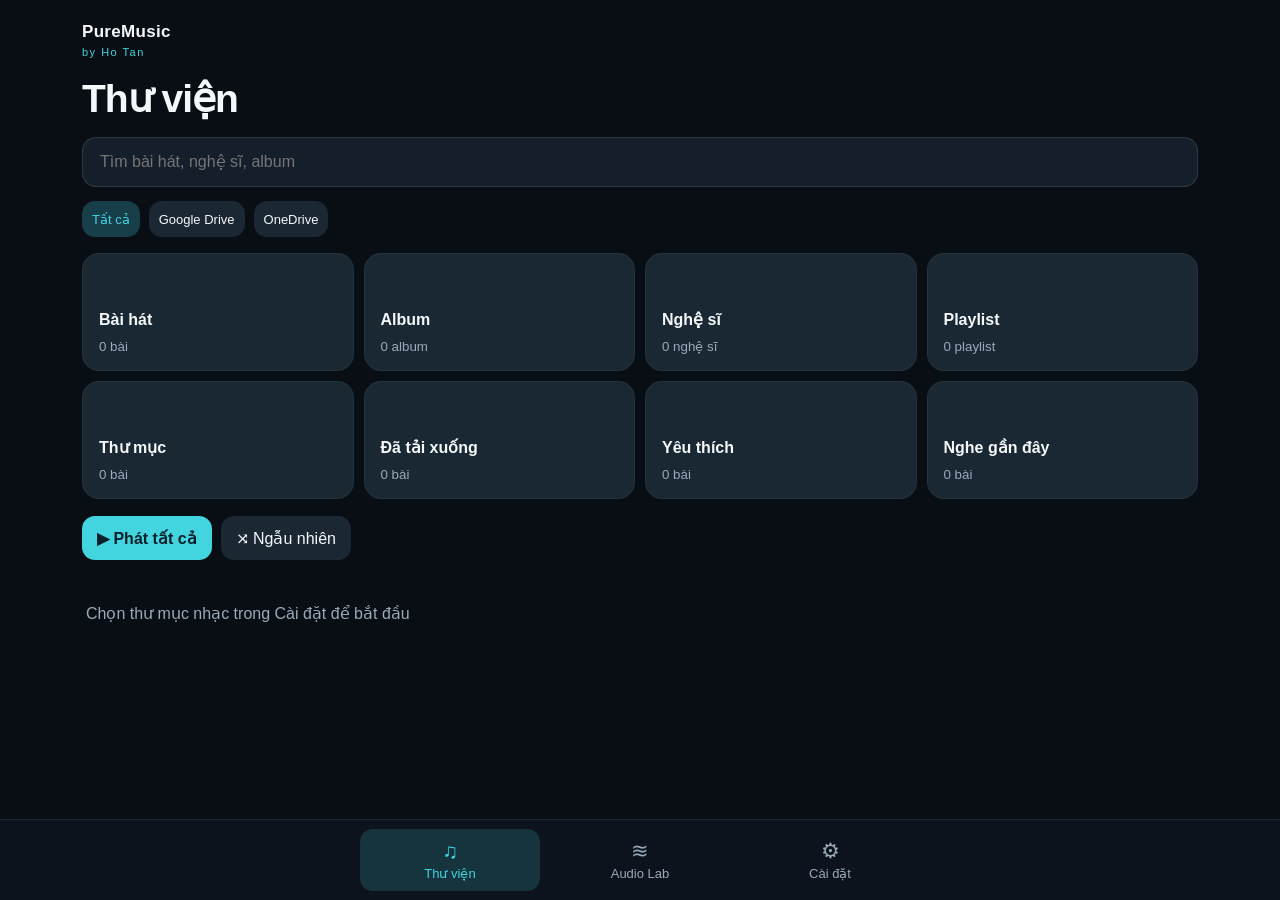
==== commit 2a27f6a7: "Add files via upload" ====
--- a/index.html
+++ b/index.html
@@ -4,9 +4,53 @@
 
 /* Queue V11.2: search all, virtualize visible rows only */
 .queue-summary{display:grid;gap:12px;margin:8px 0 12px}.queue-search{margin:0}.queue-actions{display:flex;gap:8px;overflow-x:auto;scrollbar-width:none;padding-bottom:3px}.queue-actions .btn{flex-shrink:0;font-size:13px;min-height:40px}.queue-result{font-size:12px;min-height:8px;margin:4px 0}.queue-viewport{height:min(65dvh,650px);min-height:260px;overflow-y:auto;overscroll-behavior:contain;scrollbar-width:thin;border-top:1px solid var(--line);border-bottom:1px solid var(--line)}.queue-space{position:relative;width:100%;min-height:1px}.queue-track{position:absolute;left:0;right:0;height:76px;min-height:76px;padding:8px 2px;gap:9px}.queue-track .cover{width:46px;height:46px}.queue-track .track-main strong{font-size:14px}.queue-track .track-main small{font-size:12px}.queue-track .icon{min-width:38px}.queue-number{width:22px;text-align:center;font-size:12px;color:var(--muted);flex-shrink:0}.queue-grip{font-size:24px;color:var(--muted);touch-action:none;cursor:grab}.queue-grip.dragging{color:var(--accent);cursor:grabbing}.queue-track.current{background:#15343d}.queue-track.current .track-main strong{color:var(--accent)}@media(max-width:400px){.queue-track{gap:5px}.queue-track .cover{width:42px;height:42px}.queue-track .icon{min-width:34px}}
-</style></head><body><main class="shell"><div class="top"><div class="brand">PureMusic<small>by Ho Tan · Hi-Fi Cloud Player</small></div><button class="icon" id="searchFocus" aria-label="Tìm kiếm">⌕</button></div><div id="content"></div></main><div class="mini" id="mini"><img id="miniCover" class="cover" alt=""><button class="main" id="miniOpen"><strong id="miniTitle"></strong><small id="miniArtist"></small></button><button class="icon" id="miniToggle" aria-label="Phát hoặc tạm dừng">▶</button></div><nav class="nav" id="nav"><button data-page="library" class="active"><span>♫</span>Thư viện</button><button data-page="lab"><span>≋</span>Audio Lab</button><button data-page="settings"><span>⚙</span>Cài đặt</button></nav><section class="sheet" id="player" aria-label="Trình phát"><div class="sheet-inner"><div class="sheet-head"><button class="icon" id="closePlayer" aria-label="Thu nhỏ">⌄</button><strong id="playerSource">ĐANG PHÁT</strong><button class="icon" id="playerMore" aria-label="Tùy chọn">⋯</button></div><div class="player-art"><img class="cover large" id="art" alt="Ảnh bìa"></div><div class="player-title"><div><h2 id="title"></h2><p id="artist"></p><span class="badge" id="quality"></span></div><button class="icon" id="like" aria-label="Yêu thích">♡</button></div><input class="seek" type="range" min="0" max="1000" value="0" id="seek" aria-label="Vị trí bài hát"><div class="times"><span id="elapsed">0:00</span><span id="remaining">-0:00</span></div><div class="controls"><button class="icon" id="shuffle" aria-label="Ngẫu nhiên">⤨</button><button class="icon" id="previous" aria-label="Bài trước">|◀</button><button class="big" id="toggle" aria-label="Phát hoặc tạm dừng">▶</button><button class="icon" id="next" aria-label="Bài tiếp">▶|</button><button class="icon" id="repeat" aria-label="Lặp lại">↻</button></div><div class="player-bottom"><button id="lyricsBtn"><span>▤</span>Lời bài hát</button><button id="queueBtn"><span>☷</span>Hàng chờ</button></div></div></section><section class="sheet" id="subsheet"><div class="sheet-inner"><div class="sheet-head"><button class="icon" id="subBack">‹</button><strong id="subTitle"></strong><span style="width:42px"></span></div><div id="subContent"></div></div></section><div class="menu" id="menu"><div class="menu-content" id="menuItems"></div></div><div class="notice" id="toast" role="status"></div><audio id="audio" playsinline preload="metadata"></audio><script>
+
+/* PureMusic 11.4 — Balanced Player & native-feeling swipe sheet */
+:root{--player-safe-top:env(safe-area-inset-top,0px);--player-safe-bottom:env(safe-area-inset-bottom,0px)}
+body.player-visible{overflow:hidden}
+#player.sheet{display:block;overflow:hidden;transform:translate3d(0,var(--drag-y,100dvh),0);transition:none;visibility:hidden;pointer-events:none;overscroll-behavior:contain;padding:0;background:#090e15;touch-action:pan-y}
+#player.sheet.open{visibility:visible;pointer-events:auto;--drag-y:0px}
+#player.sheet.settling{transition:transform .28s cubic-bezier(.22,.75,.25,1)}
+#player .sheet-inner{height:100dvh;max-height:none;max-width:610px;overflow:hidden;display:flex;flex-direction:column;align-items:stretch;margin:auto;padding:calc(var(--player-safe-top) + 9px) clamp(20px,5vw,34px) calc(var(--player-safe-bottom) + 18px);background:transparent;border-radius:0;gap:0}
+#player .sheet-head{position:relative;display:flex;align-items:center;justify-content:center;flex:0 0 46px;margin:0 0 clamp(9px,1.8dvh,18px);touch-action:none;user-select:none;-webkit-user-select:none}
+#player .sheet-handle{position:absolute;top:1px;left:50%;transform:translateX(-50%);width:39px;height:5px;border-radius:20px;background:#78879680;display:block}
+#player .sheet-head strong{font-size:11px;letter-spacing:1.7px;color:#9aaab8;padding-top:15px;font-weight:600}
+#player .sheet-head #playerMore{position:absolute;right:0;top:6px;font-size:22px}
+#player .player-art{flex:0 1 auto;min-height:0;display:flex;justify-content:center;align-items:center;margin:0 0 clamp(13px,2.5dvh,24px);touch-action:none}
+#player .cover.large{width:min(84vw,420px,calc((100dvh - var(--player-safe-top) - var(--player-safe-bottom) - 390px)));height:auto;aspect-ratio:1;max-height:100%;min-width:0;object-fit:contain;border-radius:16px;box-shadow:0 16px 42px #0005}
+#player .player-title{flex:0 0 auto;margin:0 0 clamp(17px,2.5dvh,27px);gap:12px}
+#player .player-title h2{font-size:clamp(21px,3.3vw,27px);letter-spacing:-.45px;margin:0 0 5px}
+#player .player-title p{font-size:15px}
+#player .badge{display:block;margin-top:7px;font-size:10px}
+#player .seek{margin:0;flex:0 0 auto;min-height:18px}
+#player .times{margin:3px 0 clamp(14px,2.6dvh,27px);flex:0 0 auto}
+#player .controls{flex:0 0 auto;min-height:clamp(66px,9dvh,85px);gap:4px}
+#player .controls .icon{min-width:42px;min-height:46px;font-size:24px}
+#player .controls .big{height:clamp(64px,8dvh,78px);width:clamp(64px,8dvh,78px);font-size:30px}
+#player .player-spacer{flex:1 1 auto;min-height:14px}
+#player .vol-track{height:4px;background:#40515e;border-radius:9px;flex:1;overflow:hidden}
+#player .vol-level{display:block;width:45%;height:100%;background:#b4c5cd;border-radius:9px}
+#player .player-bottom{margin:clamp(15px,2.6dvh,26px) 0 0;flex:0 0 auto;justify-content:space-around}
+#player .player-bottom button{min-width:100px;min-height:54px;gap:5px}
+#player .player-bottom span{font-size:22px}
+#mini{translate:0 var(--mini-drag,0px);touch-action:pan-y}
+@media(max-height:740px){#player .sheet-inner{padding-bottom:calc(var(--player-safe-bottom) + 10px)}#player .sheet-head{flex-basis:35px;margin-bottom:7px}#player .cover.large{width:min(74vw,340px,calc(100dvh - var(--player-safe-top) - var(--player-safe-bottom) - 330px))}#player .player-title{margin-bottom:9px}#player .times{margin-bottom:7px}#player .player-spacer{min-height:5px}#player .player-bottom{margin-top:9px}}
+@media(min-width:800px){#player.sheet.open{display:flex;justify-content:center;align-items:center;background:#03070cdd}#player .sheet-inner{height:min(92dvh,850px);width:min(520px,90vw);max-height:92dvh;padding:22px 32px 24px;background:#111a25;border-radius:24px}#player .cover.large{width:min(32dvh,290px)}}
+@media(prefers-reduced-motion:reduce){#player.sheet.settling{transition-duration:.01ms}}
+
+/* V11.5: one search field, immediate results, calmer layout */
+.top{margin-bottom:18px}.top .brand{font-size:17px}.shell{padding-top:22px}
+.library-search-row{position:relative;margin-bottom:14px}.library-search-row .search{padding-right:48px;background:#151f2b;border-color:#ffffff1c}
+.search-clear{position:absolute;right:6px;top:50%;transform:translateY(-50%);height:38px;width:38px;border-radius:11px;font-size:25px;color:#b7c7d0}
+.search-clear[hidden]{display:none}.search-result-head{display:flex;justify-content:space-between;align-items:center;gap:12px;margin:8px 0 12px;font-size:14px}
+.search-result-head .muted{font-size:12px}.search-more{margin:12px 0}.source-filters{margin:8px 0 16px;flex-wrap:nowrap;overflow-x:auto;scrollbar-width:none}
+.library-grid{grid-template-columns:repeat(2,minmax(0,1fr));gap:10px}.library-grid .tile{min-height:118px;background:#192832;border:1px solid #ffffff0d}
+.library-actions{margin-top:17px}.card{border-color:#ffffff10;box-shadow:none}.track{min-height:63px}.track-main strong{font-weight:600}
+@media(min-width:700px){.library-grid{grid-template-columns:repeat(4,minmax(0,1fr))}}
+@media(max-width:390px){.library-grid .tile{min-height:108px;padding:13px}.source-filters .btn{font-size:12px;padding:9px 11px}}
+</style></head><body><main class="shell"><div class="top"><div class="brand">PureMusic<small>by Ho Tan</small></div></div><div id="content"></div></main><div class="mini" id="mini"><img id="miniCover" class="cover" alt=""><button class="main" id="miniOpen"><strong id="miniTitle"></strong><small id="miniArtist"></small></button><button class="icon" id="miniToggle" aria-label="Phát hoặc tạm dừng">▶</button></div><nav class="nav" id="nav"><button data-page="library" class="active"><span>♫</span>Thư viện</button><button data-page="lab"><span>≋</span>Audio Lab</button><button data-page="settings"><span>⚙</span>Cài đặt</button></nav><section class="sheet" id="player" aria-label="Trình phát"><div class="sheet-inner"><div class="sheet-head" id="playerDragZone"><span class="sheet-handle" id="playerHandle" aria-label="Vuốt xuống để thu nhỏ"></span><strong id="playerSource">ĐANG PHÁT</strong><button class="icon" id="playerMore" aria-label="Tùy chọn">⋯</button></div><div class="player-art"><img class="cover large" id="art" alt="Ảnh bìa"></div><div class="player-title"><div><h2 id="title"></h2><p id="artist"></p><span class="badge" id="quality"></span></div><button class="icon" id="like" aria-label="Yêu thích">♡</button></div><input class="seek" type="range" min="0" max="1000" value="0" id="seek" aria-label="Vị trí bài hát"><div class="times"><span id="elapsed">0:00</span><span id="remaining">-0:00</span></div><div class="controls"><button class="icon" id="shuffle" aria-label="Ngẫu nhiên">⤨</button><button class="icon" id="previous" aria-label="Bài trước">|◀</button><button class="big" id="toggle" aria-label="Phát hoặc tạm dừng">▶</button><button class="icon" id="next" aria-label="Bài tiếp">▶|</button><button class="icon" id="repeat" aria-label="Lặp lại">↻</button></div><div class="player-spacer" aria-hidden="true"></div><div class="player-bottom"><button id="lyricsBtn"><span>▤</span>Lời bài hát</button><button id="queueBtn"><span>☷</span>Hàng chờ</button></div></div></section><section class="sheet" id="subsheet"><div class="sheet-inner"><div class="sheet-head"><button class="icon" id="subBack">‹</button><strong id="subTitle"></strong><span style="width:42px"></span></div><div id="subContent"></div></div></section><div class="menu" id="menu"><div class="menu-content" id="menuItems"></div></div><div class="notice" id="toast" role="status"></div><audio id="audio" playsinline preload="metadata"></audio><script>
 'use strict';
-const VERSION='11.2.0',GOOGLE_ID='307536159983-k3glcvth89sf8u420rmc907ngm6fhsc4.apps.googleusercontent.com';
+const VERSION='11.5.0',GOOGLE_ID='307536159983-k3glcvth89sf8u420rmc907ngm6fhsc4.apps.googleusercontent.com';
 const $=id=>document.getElementById(id), audio=$('audio');
 const read=(key,def)=>{try{return JSON.parse(localStorage.getItem(key))??def}catch{return def}};
 const save=(key,val)=>localStorage.setItem(key,JSON.stringify(val));
@@ -33,15 +77,46 @@
 function selected(){return state.songs.find(s=>key(s)===state.playingKey)||null}
 function imageFor(s){return s&&state.artURLs.get(key(s))||placeholder}
 function trackNode(s,onPlay=null){const row=document.createElement('div');row.className='track'+(state.playingKey===key(s)?' current':'');const cover=document.createElement('img');cover.className='cover';cover.alt='';cover.loading='lazy';cover.src=imageFor(s);const main=rowButton('',onPlay||(()=>{const arr=visibleSongs();const idx=arr.findIndex(x=>key(x)===key(s));startList(arr,Math.max(0,idx))}),'track-main');const title=document.createElement('strong');title.textContent=s.title;const sub=document.createElement('small');sub.textContent=s.artist+' · '+(s.provider==='google'?'Google Drive':'OneDrive');main.append(title,sub);const more=rowButton('⋯',()=>trackMenu(s),'icon');more.setAttribute('aria-label','Tùy chọn bài hát');row.append(cover,main,more);return row}
-function trackMenu(s){const k=key(s);menu([['Phát ngay',()=>playFromQueue(s)],['Phát tiếp theo',()=>insertNext(s)],['Thêm vào playlist',()=>choosePlaylist(s)],[(state.offline.has(k)?'Xóa bản offline':'↓ Tải về offline'),()=>state.offline.has(k)?removeOffline(s):downloadOffline(s)],[(state.favorites.has(k)?'Bỏ yêu thích':'Yêu thích'),()=>toggleFavorite(s)],['Hiện trong thư mục',()=>browseParent(s)]])}
+function trackMenu(s){const k=key(s);menu([['Phát ngay',()=>playFromQueue(s)],['Phát tiếp theo',()=>insertNext(s)],['Thêm vào playlist',()=>choosePlaylist(s)],[(state.offline.has(k)?'Xóa bản offline':'Tải về offline'),()=>state.offline.has(k)?removeOffline(s):downloadOffline(s)],[(state.favorites.has(k)?'Bỏ yêu thích':'Yêu thích'),()=>toggleFavorite(s)],['Hiện trong thư mục',()=>browseParent(s)]])}
 function toggleFavorite(s){const k=key(s);if(state.favorites.has(k))state.favorites.delete(k);else state.favorites.add(k);save('pm11_favorites',[...state.favorites]);syncPlayer();render()}
 function groupBy(list,field){const groups=new Map();for(const s of list){const v=s[field]||'Chưa phân loại';if(!groups.has(v))groups.set(v,[]);groups.get(v).push(s)}return groups}
 function visibleSongs(){let list=state.songs;if(state.filter!=='all')list=list.filter(s=>s.provider===state.filter);if(state.query)list=list.filter(s=>norm(s.title+' '+s.artist+' '+s.album+' '+s.name).includes(norm(state.query)));return list}
 function render(){const c=$('content');c.replaceChildren();if(state.page==='library')renderLibrary(c);else if(state.page==='lab')renderLab(c);else renderSettings(c);syncMini()}
 function titleNode(t){const h=document.createElement('h1');h.textContent=t;return h}
 function div(cls){const el=document.createElement('div');el.className=cls;return el}
-function renderLibrary(c){c.append(titleNode('Thư viện'));const input=document.createElement('input');input.className='search';input.placeholder='Tìm bài hát, album, nghệ sĩ';input.value=state.query;input.oninput=()=>{state.query=input.value;renderLibraryBody()};c.append(input);const body=div('');body.id='libBody';c.append(body);renderLibraryBody()}
-function renderLibraryBody(){const c=$('libBody');if(!c)return;c.replaceChildren();const tools=div('toolbar');for(const [v,t] of [['all','Tất cả'],['google','Google Drive'],['ms','OneDrive']]){const b=rowButton(t,()=>{state.filter=v;renderLibraryBody()},'btn small'+(state.filter===v?' active':''));tools.append(b)}c.append(tools);const groups=div('grid');for(const [id,label] of [['songs','Bài hát'],['albums','Album'],['artists','Nghệ sĩ'],['playlists','Playlist'],['folders','Thư mục'],['offline','Đã tải xuống'],['favorites','Yêu thích'],['recent','Nghe gần đây']]){const tile=rowButton('',()=>openCategory(id),'tile');const list=visibleSongs();let n=id==='albums'?groupBy(list,'album').size:id==='artists'?groupBy(list,'artist').size:id==='playlists'?Object.keys(state.playlists).length:id==='offline'?list.filter(s=>state.offline.has(key(s))).length:id==='favorites'?list.filter(s=>state.favorites.has(key(s))).length:list.length;tile.innerHTML='<strong>'+label+'</strong><small>'+n+' '+(id==='albums'?'album':id==='artists'?'nghệ sĩ':'bài')+'</small>';groups.append(tile)}c.append(groups);const h=document.createElement('h2');h.textContent='Bài hát';c.append(h);const actions=div('toolbar');actions.append(rowButton('▶ Phát tất cả',()=>startList(visibleSongs(),0),'btn primary'),rowButton('⤨ Ngẫu nhiên',()=>startList(shuffled(visibleSongs()),0),'btn'));c.append(actions);const list=div('list');const filtered=visibleSongs();if(!filtered.length){const empty=div('empty');empty.textContent='Chưa có bài hát. Kết nối nguồn nhạc trong Cài đặt.';list.append(empty)}else for(const s of filtered.slice(0,250))list.append(trackNode(s));c.append(list);if(filtered.length>250)c.append(rowButton('Xem tất cả '+filtered.length+' bài',()=>openCategory('songs'),'btn'))}
+function renderLibrary(c){
+ c.append(titleNode('Thư viện'));
+ const searchRow=div('library-search-row');
+ const input=document.createElement('input');input.className='search';input.type='search';input.id='librarySearch';input.placeholder='Tìm bài hát, nghệ sĩ, album';input.setAttribute('aria-label','Tìm trong thư viện');input.autocomplete='off';input.value=state.query;
+ const clear=rowButton('×',()=>{state.query='';input.value='';renderLibraryBody();input.focus()},'search-clear');clear.setAttribute('aria-label','Xóa tìm kiếm');
+ searchRow.append(input,clear);c.append(searchRow);
+ const body=div('');body.id='libBody';c.append(body);
+ input.addEventListener('input',()=>{state.query=input.value;renderLibraryBody()});
+ renderLibraryBody();
+}
+function renderLibraryBody(){
+ const c=$('libBody');if(!c)return;c.replaceChildren();
+ const searching=Boolean(state.query.trim());
+ const clear=c.parentElement?.querySelector('.search-clear');if(clear)clear.hidden=!searching;
+ if(searching){
+   const results=visibleSongs();const head=div('search-result-head');
+   const label=document.createElement('strong');label.textContent='Kết quả tìm kiếm';
+   const count=document.createElement('span');count.className='muted';count.textContent=results.length+' bài';head.append(label,count);c.append(head);
+   if(!results.length){const empty=div('empty');empty.textContent='Không tìm thấy bài hát phù hợp';c.append(empty);return}
+   const list=div('list');for(const s of results.slice(0,60))list.append(trackNode(s,()=>{const idx=results.findIndex(x=>key(x)===key(s));startList(results,idx)}));c.append(list);
+   if(results.length>60)c.append(rowButton('Xem tất cả '+results.length+' kết quả',()=>openCategory('songs'),'btn search-more'));
+   return;
+ }
+ const tools=div('toolbar source-filters');for(const [v,t] of [['all','Tất cả'],['google','Google Drive'],['ms','OneDrive']]){const b=rowButton(t,()=>{state.filter=v;renderLibraryBody()},'btn small'+(state.filter===v?' active':''));tools.append(b)}c.append(tools);
+ const groups=div('grid library-grid');const list=visibleSongs();
+ for(const [id,label] of [['songs','Bài hát'],['albums','Album'],['artists','Nghệ sĩ'],['playlists','Playlist'],['folders','Thư mục'],['offline','Đã tải xuống'],['favorites','Yêu thích'],['recent','Nghe gần đây']]){
+  const tile=rowButton('',()=>openCategory(id),'tile');
+  const n=id==='albums'?groupBy(list,'album').size:id==='artists'?groupBy(list,'artist').size:id==='playlists'?Object.keys(state.playlists).length:id==='offline'?list.filter(s=>state.offline.has(key(s))).length:id==='favorites'?list.filter(s=>state.favorites.has(key(s))).length:id==='recent'?state.recent.length:list.length;
+  tile.innerHTML='<strong>'+escapeHTML(label)+'</strong><small>'+n+' '+(id==='albums'?'album':id==='artists'?'nghệ sĩ':id==='playlists'?'playlist':'bài')+'</small>';groups.append(tile)
+ }c.append(groups);
+ const actions=div('toolbar library-actions');actions.append(rowButton('▶ Phát tất cả',()=>startList(list,0),'btn primary'),rowButton('⤨ Ngẫu nhiên',()=>startList(shuffled(list),0),'btn'));c.append(actions);
+ if(!list.length){const empty=div('empty');empty.textContent='Chọn thư mục nhạc trong Cài đặt để bắt đầu';c.append(empty)}
+}
 function openCategory(category){const list=visibleSongs();if(category==='folders'){openFolders();return}if(category==='playlists'){openPlaylists();return}if(category==='albums'||category==='artists'){const field=category==='albums'?'album':'artist',groups=groupBy(list,field);showSub(category==='albums'?'Album':'Nghệ sĩ',c=>{const grid=div('grid');for(const [name,arr] of groups){const b=rowButton('',()=>openGroup(name,arr),'tile');b.innerHTML='<strong>'+escapeHTML(name)+'</strong><small>'+arr.length+' bài</small>';grid.append(b)}c.append(grid)});return}const filtered=category==='offline'?list.filter(s=>state.offline.has(key(s))):category==='favorites'?list.filter(s=>state.favorites.has(key(s))):category==='recent'?songsByKeys(state.recent):list;showSub(({offline:'Đã tải xuống',favorites:'Yêu thích',recent:'Nghe gần đây',songs:'Bài hát'})[category],c=>{const actions=div('toolbar');actions.append(rowButton('▶ Phát tất cả',()=>{closeSub();startList(filtered,0)},'btn primary'));if(category==='offline')actions.append(rowButton('Quản lý dung lượng',showStorage,'btn'));c.append(actions);for(const s of filtered)c.append(trackNode(s,()=>{closeSub();startList(filtered,filtered.findIndex(x=>key(x)===key(s)))}));if(!filtered.length)c.append(div('empty')).lastChild.textContent='Chưa có bài hát'})}
 function openGroup(name,arr){showSub(name,c=>{const tools=div('toolbar');tools.append(rowButton('▶ Phát tất cả',()=>{closeSub();startList(arr,0)},'btn primary'),rowButton('⤨ Ngẫu nhiên',()=>{closeSub();startList(shuffled(arr),0)},'btn'),rowButton('↓ Tải tất cả',()=>downloadBatch(arr),'btn'));c.append(tools);for(const s of arr)c.append(trackNode(s,()=>{closeSub();startList(arr,arr.findIndex(x=>key(x)===key(s)))}))})}
 function shuffled(arr){const out=[...arr];for(let i=out.length-1;i>0;i--){const j=Math.floor(Math.random()*(i+1));[out[i],out[j]]=[out[j],out[i]]}return out}
@@ -71,12 +146,86 @@
 function syncPlayer(){const s=selected();if(!s)return;$('art').src=imageFor(s);$('title').textContent=s.title;$('artist').textContent=s.artist;$('quality').textContent=(state.currentMeta?.format||s.name.split('.').pop().toUpperCase())+' · '+(state.offline.has(key(s))?'OFFLINE':s.provider==='google'?'GOOGLE DRIVE':'ONEDRIVE');$('like').textContent=state.favorites.has(key(s))?'♥':'♡';$('toggle').textContent=audio.paused?'▶':'Ⅱ';$('shuffle').classList.toggle('on',state.shuffle);$('repeat').classList.toggle('on',state.repeat!==0);$('repeat').textContent=state.repeat===2?'↻₁':'↻';syncMini()}
 function syncTime(){const d=audio.duration||0,t=audio.currentTime||0;$('seek').value=d?Math.round(t/d*1000):0;$('elapsed').textContent=fmt(t);$('remaining').textContent='-'+fmt(Math.max(0,d-t))}
 function stopCurrent(){audio.pause();audio.removeAttribute('src');audio.load();if(state.blobURL){const old=state.blobURL;setTimeout(()=>URL.revokeObjectURL(old),2000);state.blobURL=null}}
-async function playPosition(i,{resumeAt=0}={}){if(i<0||i>=state.queue.length)return;const s=state.songs.find(x=>key(x)===state.queue[i]);if(!s){notify('Bài không còn trong thư viện');return}const seq=++state.playSeq;state.loadController?.abort();state.loadController=new AbortController();stopCurrent();state.position=i;state.playingKey=key(s);state.currentMeta=null;persistQueue();remember();syncPlayer();notify('Đang mở '+s.title);try{const blob=await getAudioBlob(s,state.loadController.signal);if(seq!==state.playSeq)return;await readMetadata(s,blob);if(seq!==state.playSeq)return;const url=URL.createObjectURL(blob);state.blobURL=url;audio.src=url;audio.load();if(resumeAt>0)audio.addEventListener('loadedmetadata',function seekResume(){audio.removeEventListener('loadedmetadata',seekResume);audio.currentTime=Math.min(resumeAt,Math.max(0,(audio.duration||resumeAt)-1))},{once:true});await audio.play();if(seq!==state.playSeq)return;syncPlayer();persistQueue()}catch(e){if(seq!==state.playSeq||e.name==='AbortError')return;notify('Không phát được: '+e.message);syncPlayer()}}
+// Prepare the next track while foreground execution is available. Only one cached blob.
+let preparedNext=null,prepareSeq=0;
+function upcomingIndex(){if(state.shuffle||state.repeat===2)return -1;const n=state.position+1;return n<state.queue.length?n:(state.repeat===1&&state.queue.length?0:-1)}
+async function prepareUpcoming(){const n=upcomingIndex(),ticket=++prepareSeq;preparedNext=null;if(n<0)return;const s=state.songs.find(x=>key(x)===state.queue[n]);if(!s)return;try{const blob=await getAudioBlob(s);if(ticket!==prepareSeq)return;if(blob.size>90*1024*1024)return;preparedNext={key:key(s),blob};}catch(e){/* Prefetch failure must not interrupt playback. */}}
+async function playPosition(i,{resumeAt=0}={}){if(i<0||i>=state.queue.length)return;const s=state.songs.find(x=>key(x)===state.queue[i]);if(!s){notify('Bài không còn trong thư viện');return}const seq=++state.playSeq;state.loadController?.abort();state.loadController=new AbortController();stopCurrent();state.position=i;state.playingKey=key(s);state.currentMeta=null;persistQueue();remember();syncPlayer();notify('Đang mở '+s.title);try{const cached=preparedNext?.key===key(s)?preparedNext.blob:null;preparedNext=null;const blob=cached||await getAudioBlob(s,state.loadController.signal);if(seq!==state.playSeq)return;await readMetadata(s,blob);if(seq!==state.playSeq)return;const url=URL.createObjectURL(blob);state.blobURL=url;audio.src=url;audio.load();if(resumeAt>0)audio.addEventListener('loadedmetadata',function seekResume(){audio.removeEventListener('loadedmetadata',seekResume);audio.currentTime=Math.min(resumeAt,Math.max(0,(audio.duration||resumeAt)-1))},{once:true});await audio.play();if(seq!==state.playSeq)return;syncPlayer();persistQueue();prepareUpcoming()}catch(e){if(seq!==state.playSeq||e.name==='AbortError')return;notify('Không phát được: '+e.message);syncPlayer()}}
 function next(){if(!state.queue.length)return;if(state.shuffle&&state.queue.length>1){let n=Math.floor(Math.random()*(state.queue.length-1));if(n>=state.position)n++;playPosition(n);return}const n=state.position+1;if(n<state.queue.length)playPosition(n);else if(state.repeat===1)playPosition(0);else{audio.pause();syncPlayer()}}
 function previous(){if(audio.currentTime>3){audio.currentTime=0;return}const n=state.position-1;if(n>=0)playPosition(n);else if(state.repeat===1)playPosition(state.queue.length-1)}
 function toggle(){if(!selected())return;if(audio.paused){if(!audio.src)playPosition(state.position);else audio.play().catch(e=>notify(e.message))}else audio.pause()}
-$('next').onclick=next;$('previous').onclick=previous;$('toggle').onclick=toggle;$('miniToggle').onclick=toggle;$('miniOpen').onclick=()=>{if(!selected())return;$('player').classList.add('open');syncPlayer()};$('closePlayer').onclick=()=>$('player').classList.remove('open');$('queueBtn').onclick=queueView;$('shuffle').onclick=()=>{state.shuffle=!state.shuffle;save('pm11_shuffle',state.shuffle);syncPlayer()};$('repeat').onclick=()=>{state.repeat=(state.repeat+1)%3;save('pm11_repeat',state.repeat);syncPlayer()};$('like').onclick=()=>{const s=selected();if(s)toggleFavorite(s)};$('lyricsBtn').onclick=showLyrics;$('playerMore').onclick=()=>{const s=selected();if(s)trackMenu(s)};
-$('seek').oninput=e=>{if(Number.isFinite(audio.duration)&&audio.duration>0)audio.currentTime=audio.duration*Number(e.target.value)/1000};audio.addEventListener('timeupdate',()=>{syncTime();if(Math.floor(audio.currentTime)%5===0)persistQueue()});audio.addEventListener('play',syncPlayer);audio.addEventListener('pause',syncPlayer);audio.addEventListener('ended',()=>{if(state.repeat===2){audio.currentTime=0;audio.play().catch(()=>{})}else next()});
+// V11.4: single-sheet gesture controller; no duplicate playback listeners.
+const playerSheet=$('player');
+let gesture=null;
+function openPlayerSheet(){
+  if(!selected())return;
+  playerSheet.classList.add('open');
+  playerSheet.classList.remove('settling');
+  playerSheet.style.removeProperty('--drag-y');
+  document.body.classList.add('player-visible');
+  syncPlayer();
+}
+function closePlayerSheet(){
+  if(!playerSheet.classList.contains('open'))return;
+  playerSheet.classList.add('settling');
+  playerSheet.style.setProperty('--drag-y','100dvh');
+  const finish=()=>{
+    playerSheet.classList.remove('open','settling');
+    playerSheet.style.removeProperty('--drag-y');
+    document.body.classList.remove('player-visible');
+  };
+  let completed=false;
+  const once=()=>{if(completed)return;completed=true;finish()};
+  playerSheet.addEventListener('transitionend',function ended(e){
+    if(e.target!==playerSheet||e.propertyName!=='transform')return;
+    playerSheet.removeEventListener('transitionend',ended);once();
+  });
+  // In reduced-motion mode transitionend may not fire.
+  window.setTimeout(once,350);
+}
+function bindSheetDrag(el,kind){
+  el.addEventListener('pointerdown',e=>{
+    if(e.button!==0 || (kind==='player'&&!playerSheet.classList.contains('open')))return;
+    if(kind==='mini'&&!selected())return;
+    if(e.target.closest('button,input,select,a'))return;
+    gesture={kind,id:e.pointerId,startY:e.clientY,lastY:e.clientY,startT:performance.now(),dragged:false};
+    try{el.setPointerCapture(e.pointerId)}catch{}
+    if(kind==='player')playerSheet.classList.remove('settling');
+  });
+  el.addEventListener('pointermove',e=>{
+    if(!gesture||gesture.id!==e.pointerId||gesture.kind!==kind)return;
+    gesture.lastY=e.clientY;
+    const delta=e.clientY-gesture.startY;
+    if(kind==='player'){
+      if(delta>5){gesture.dragged=true;playerSheet.style.setProperty('--drag-y',Math.min(delta,window.innerHeight)+'px')}
+    }else if(delta< -8){gesture.dragged=true;$('mini').style.setProperty('--mini-drag',Math.max(delta,-100)+'px')}
+  });
+  function end(e){
+    if(!gesture||gesture.id!==e.pointerId||gesture.kind!==kind)return;
+    const g=gesture;gesture=null;
+    const d=e.clientY-g.startY, speed=d/Math.max(performance.now()-g.startT,1);
+    if(kind==='player'){
+      if(d>105||(d>35&&speed>.55))closePlayerSheet();
+      else {playerSheet.classList.add('settling');playerSheet.style.setProperty('--drag-y','0px');}
+    }else{
+      $('mini').style.removeProperty('--mini-drag');
+      if(d< -65||(d< -30&&speed<-.55))openPlayerSheet();
+    }
+  }
+  el.addEventListener('pointerup',end);
+  el.addEventListener('pointercancel',e=>{
+    if(gesture?.id!==e.pointerId)return;
+    gesture=null;
+    if(kind==='player'){playerSheet.classList.add('settling');playerSheet.style.setProperty('--drag-y','0px')}
+    else $('mini').style.removeProperty('--mini-drag');
+  });
+}
+bindSheetDrag($('playerDragZone'),'player');
+bindSheetDrag($('mini'),'mini');
+// Drag down on cover as well, without interfering with seek/queue/lyrics scrolling.
+bindSheetDrag(document.querySelector('.player-art'),'player');
+$('next').onclick=next;$('previous').onclick=previous;$('toggle').onclick=toggle;$('miniToggle').onclick=toggle;$('miniOpen').onclick=()=>{if(!selected())return;openPlayerSheet()};$('queueBtn').onclick=queueView;$('shuffle').onclick=()=>{state.shuffle=!state.shuffle;save('pm11_shuffle',state.shuffle);syncPlayer()};$('repeat').onclick=()=>{state.repeat=(state.repeat+1)%3;save('pm11_repeat',state.repeat);syncPlayer()};$('like').onclick=()=>{const s=selected();if(s)toggleFavorite(s)};$('lyricsBtn').onclick=showLyrics;$('playerMore').onclick=()=>{const s=selected();if(s)trackMenu(s)};
+$('seek').oninput=e=>{if(Number.isFinite(audio.duration)&&audio.duration>0)audio.currentTime=audio.duration*Number(e.target.value)/1000};audio.addEventListener('timeupdate',()=>{syncTime();if(Math.floor(audio.currentTime)%5===0)persistQueue()});audio.addEventListener('play',syncPlayer);audio.addEventListener('pause',syncPlayer);audio.addEventListener('ended',()=>{if(state.repeat===2){audio.currentTime=0;audio.play().catch(()=>{})}else next()});document.addEventListener('visibilitychange',()=>{if(!document.hidden&&audio.ended&&state.queue.length){next()}});
 function base64url(bytes){return btoa(String.fromCharCode(...bytes)).replace(/\+/g,'-').replace(/\//g,'_').replace(/=/g,'')}
 async function pkce(){const verifier=base64url(crypto.getRandomValues(new Uint8Array(32))),digest=await crypto.subtle.digest('SHA-256',new TextEncoder().encode(verifier));return {verifier,challenge:base64url(new Uint8Array(digest))}}
 const redirect=location.origin+location.pathname;
@@ -92,7 +241,7 @@
 const formats=/\.(mp3|m4a|aac|flac|wav|alac|aiff|ogg|opus)$/i;
 function parseFile(f,p,path=''){const raw=f.name.replace(/\.[^.]+$/,'').replace(/^\d{1,3}[. _-]+/,'');const bits=raw.split(/\s+-\s+/);return{id:f.id,provider:p,name:f.name,title:bits.length>1?bits.slice(1).join(' - '):raw,artist:bits.length>1?bits[0]:'Nghệ sĩ chưa rõ',album:path||'Chưa phân loại',size:Number(f.size)||0,parents:f.parents||[],folderId:f.parents?.[0]||null}}
 async function googleList(q,fields='nextPageToken,files(id,name,mimeType,size,parents)',signal){let all=[],page='';do{const args=new URLSearchParams({q,fields,pageSize:'1000'});if(page)args.set('pageToken',page);const d=await api('https://www.googleapis.com/drive/v3/files?'+args,'google',signal);all.push(...(d.files||[]));page=d.nextPageToken||''}while(page);return all}
-async function googleFiles(){const selections=state.folders.google||[],out=[],seen=new Set(),queue=selections.map(x=>({id:x.id,path:x.path||'Music'}));let count=0;while(queue.length){if(++count>2000)throw Error('Quá nhiều thư mục, hãy chọn thư mục nhỏ hơn');const {id,path}=queue.shift();if(seen.has(id))continue;seen.add(id);const safe=String(id).replace(/'/g,"\'");const arr=await googleList("trashed = false and '"+safe+"' in parents");for(const f of arr){if(f.mimeType==='application/vnd.google-apps.folder')queue.push({id:f.id,path:path+'/'+f.name});else if(formats.test(f.name))out.push(parseFile(f,'google',path))}}return out}
+async function googleFiles(){const selections=state.folders.google||[],out=[],seen=new Set(),queue=selections.map(x=>({id:x.id,path:x.path||'Music'}));let count=0;while(queue.length){if(++count>2000)throw Error('Quá nhiều thư mục, hãy chọn thư mục nhỏ hơn');const {id,path}=queue.shift();if(seen.has(id))continue;seen.add(id);const safe=String(id).replace(/'/g,"\\'");const arr=await googleList("trashed = false and '"+safe+"' in parents");for(const f of arr){if(f.mimeType==='application/vnd.google-apps.folder')queue.push({id:f.id,path:path+'/'+f.name});else if(formats.test(f.name))out.push(parseFile(f,'google',path))}}return out}
 async function msChildren(id){let url=id==='root'?'https://graph.microsoft.com/v1.0/me/drive/root/children?$select=id,name,file,folder,size&$top=200':'https://graph.microsoft.com/v1.0/me/drive/items/'+encodeURIComponent(id)+'/children?$select=id,name,file,folder,size&$top=200';const out=[];while(url){const d=await api(url,'ms');out.push(...(d.value||[]));url=d['@odata.nextLink']||null}return out}
 async function msFiles(){const out=[],queue=(state.folders.ms||[]).map(x=>({id:x.id,path:x.path||'Music'})),seen=new Set();let count=0;while(queue.length){if(++count>2000)throw Error('Quá nhiều thư mục, hãy chọn thư mục nhỏ hơn');const {id,path}=queue.shift();if(seen.has(id))continue;seen.add(id);for(const f of await msChildren(id)){if(f.folder)queue.push({id:f.id,path:path+'/'+f.name});else if(formats.test(f.name))out.push(parseFile(f,'ms',path))}}return out}
 async function scan(){if(state.loading)return;const providers=['google','ms'].filter(p=>state.token[p]&&(state.folders[p]||[]).length);if(!providers.length){notify('Chọn thư mục nhạc trong Cài đặt trước');return}state.loading=true;notify('Đang quét thư mục đã chọn…');try{const results=[],success=[];for(const p of providers){try{results.push(...await(p==='google'?googleFiles():msFiles()));success.push(p)}catch(e){notify(e.message)}}if(success.length){const retained=state.songs.filter(s=>!success.includes(s.provider)||state.offline.has(key(s)));const map=new Map(retained.map(s=>[key(s),s]));for(const s of results)map.set(key(s),s);state.songs=[...map.values()];save('pm11_library',state.songs)}notify('Đã đồng bộ '+results.length+' bài từ thư mục đã chọn');render()}finally{state.loading=false}}
@@ -146,17 +295,17 @@
  }catch(e){console.debug('Metadata:',e.message)}
 }
 function showLyrics(){const s=selected();if(!s)return;showSub('Lời bài hát',c=>{const p=div('empty');p.textContent='Đang tìm lời bài hát…';c.append(p);const clean=s.title.replace(/\([^)]*\)/g,'').trim();fetch('https://lrclib.net/api/search?'+new URLSearchParams({track_name:clean,artist_name:s.artist==='Nghệ sĩ chưa rõ'?'':s.artist})).then(r=>r.json()).then(arr=>{const item=arr.find(x=>x.syncedLyrics||x.plainLyrics);p.style.whiteSpace='pre-line';p.textContent=item?(item.plainLyrics||item.syncedLyrics.replace(/\[\d\d:\d\d\.\d+\]/g,'')):'Chưa tìm thấy lời bài hát'}).catch(()=>{p.textContent='Không thể tìm lời bài hát'})})}
-function renderSettings(c){c.append(titleNode('Cài đặt'));const source=div('card');source.innerHTML='<h2>Nguồn nhạc</h2>';const tools=div('toolbar');tools.append(rowButton('☁ Google Drive'+(state.token.google?' ✓':''),()=>googleLogin().catch(e=>notify(e.message)),'btn primary'),rowButton('☁ OneDrive'+(state.token.ms?' ✓':''),()=>msLogin().catch(e=>notify(e.message)),'btn'));source.append(tools);const folders=div('source-folders');for(const p of ['google','ms']){const chosen=state.folders[p]||[];const r=div('source-folder-row');const label=document.createElement('span');label.textContent=(p==='google'?'Google Drive':'OneDrive')+' · '+(chosen.length?chosen.map(x=>x.path||'Music').join(', '):'Chưa chọn thư mục');r.append(label,rowButton('▣ Chọn thư mục',()=>folderPicker(p,null),'btn small'));source.append(r)}source.append(rowButton('↻ Quét thư mục đã chọn',()=>scan(),'btn'));const details=document.createElement('details');details.innerHTML='<summary class="muted">Cấu hình kết nối</summary>';const g=document.createElement('input');g.type='text';g.value=state.cfg.gid;g.placeholder='Google OAuth Client ID';g.style.width='100%';const m=document.createElement('input');m.type='text';m.value=state.cfg.mid;m.placeholder='Microsoft Client ID';m.style.width='100%';details.append(g,m,rowButton('Lưu',()=>{state.cfg={gid:g.value.trim(),mid:m.value.trim()};save('pm_cfg',state.cfg);notify('Đã lưu cấu hình')},'btn'));source.append(details);c.append(source);const off=div('card');off.innerHTML='<h2>Nhạc offline</h2>';off.append(rowButton('↓ Đã tải xuống · '+state.offline.size+' bài',()=>openCategory('offline'),'btn'),rowButton('Bộ nhớ',showStorage,'btn'));c.append(off);const timer=div('card');timer.innerHTML='<h2>Hẹn giờ tắt</h2>';const row=div('toolbar');for(const n of [0,15,30,60])row.append(rowButton(n?n+' phút':'Tắt',()=>setTimer(n),'btn'));timer.append(row);c.append(timer);const about=div('card');about.innerHTML='<h2>PureMusic</h2><p class="muted">by Ho Tan · Phiên bản '+VERSION+'</p>';c.append(about)}
+function renderSettings(c){c.append(titleNode('Cài đặt'));const source=div('card');source.innerHTML='<h2>Nguồn nhạc</h2>';const tools=div('toolbar');tools.append(rowButton('☁ Google Drive'+(state.token.google?' ✓':''),()=>googleLogin().catch(e=>notify(e.message)),'btn primary'),rowButton('☁ OneDrive'+(state.token.ms?' ✓':''),()=>msLogin().catch(e=>notify(e.message)),'btn'));source.append(tools);const folders=div('source-folders');for(const p of ['google','ms']){const chosen=state.folders[p]||[];const r=div('source-folder-row');const label=document.createElement('span');label.textContent=(p==='google'?'Google Drive':'OneDrive')+' · '+(chosen.length?chosen.map(x=>x.path||'Music').join(', '):'Chưa chọn thư mục');r.append(label,rowButton('Chọn thư mục',()=>folderPicker(p,null),'btn small'));source.append(r)}source.append(rowButton('Quét lại',()=>scan(),'btn'));const details=document.createElement('details');details.innerHTML='<summary class="muted">Cấu hình kết nối</summary>';const g=document.createElement('input');g.type='text';g.value=state.cfg.gid;g.placeholder='Google OAuth Client ID';g.style.width='100%';const m=document.createElement('input');m.type='text';m.value=state.cfg.mid;m.placeholder='Microsoft Client ID';m.style.width='100%';details.append(g,m,rowButton('Lưu',()=>{state.cfg={gid:g.value.trim(),mid:m.value.trim()};save('pm_cfg',state.cfg);notify('Đã lưu cấu hình')},'btn'));source.append(details);c.append(source);const off=div('card');off.innerHTML='<h2>Nhạc offline</h2>';off.append(rowButton('Đã tải xuống · '+state.offline.size+' bài',()=>openCategory('offline'),'btn'),rowButton('Bộ nhớ',showStorage,'btn'));c.append(off);const timer=div('card');timer.innerHTML='<h2>Hẹn giờ tắt</h2>';const row=div('toolbar');for(const n of [0,15,30,60])row.append(rowButton(n?n+' phút':'Tắt',()=>setTimer(n),'btn'));timer.append(row);c.append(timer);const about=div('card');about.innerHTML='<h2>PureMusic</h2><p class="muted">by Ho Tan · Phiên bản '+VERSION+'</p>';c.append(about)}
 function setTimer(min){if(state.timer)clearTimeout(state.timer);state.timer=null;if(min){state.timer=setTimeout(()=>{audio.pause();syncPlayer();notify('Đã hết giờ nghe')},min*60000)}notify(min?'Tắt nhạc sau '+min+' phút':'Đã tắt hẹn giờ')}
 const freqs=[32,64,125,250,500,1000,2000,4000,8000,16000];
 function renderLab(c){c.append(titleNode('Audio Lab'));const card=div('card');card.innerHTML='<h2>Chế độ âm thanh</h2>';const row=div('toolbar');row.append(rowButton('Direct · Ưu tiên phát nền',()=>setAudioMode('direct'),'btn'+(state.mode==='direct'?' active':'')),rowButton('Studio DSP',()=>setAudioMode('studio'),'btn'+(state.mode==='studio'?' active':'')));card.append(row);c.append(card);const eq=div('card');eq.innerHTML='<h2>Equalizer</h2>';const presets=div('toolbar');for(const [name,vals] of [['Flat',[0,0,0,0,0,0,0,0,0,0]],['Warm',[3,2,1,0,0,0,0,-1,-1,-1]],['Vocal',[-2,-1,0,2,3,3,2,0,-1,-2]]])presets.append(rowButton(name,()=>{state.eq=[...vals];applyEQ();render()},'btn small'));eq.append(presets);freqs.forEach((f,i)=>{const r=div('eq-band');const label=document.createElement('label');label.textContent=f>=1000?(f/1000)+'k':f;const range=document.createElement('input');range.type='range';range.min=-12;range.max=12;range.step=.5;range.value=state.eq[i];const out=document.createElement('output');out.textContent=state.eq[i]+' dB';range.oninput=()=>{state.eq[i]=Number(range.value);out.textContent=range.value+' dB';applyEQ()};r.append(label,range,out);eq.append(r)});const pre=div('input-row');pre.innerHTML='<label>Preamp</label>';const pr=document.createElement('input');pr.type='range';pr.min=-18;pr.max=6;pr.value=state.preamp;pr.oninput=()=>{state.preamp=Number(pr.value);applyEQ()};pre.append(pr);eq.append(pre);const tools=div('toolbar');tools.append(rowButton('Lưu preset',()=>{save('pm11_eq',{eq:state.eq,preamp:state.preamp});notify('Đã lưu EQ')},'btn'),rowButton('Khôi phục',()=>{const v=read('pm11_eq',{eq:Array(10).fill(0),preamp:0});state.eq=v.eq;state.preamp=v.preamp;applyEQ();render()},'btn'));eq.append(tools);c.append(eq);const rg=div('card');rg.innerHTML='<h2>ReplayGain</h2>';const rgRow=div('input-row');const rgLabel=document.createElement('label');rgLabel.textContent='Chế độ';const rgSelect=document.createElement('select');for(const [v,label] of [['off','Tắt'],['track','Track Gain'],['album','Album Gain']]){const o=document.createElement('option');o.value=v;o.textContent=label;rgSelect.append(o)}rgSelect.value=state.replayGainMode;rgSelect.onchange=()=>{state.replayGainMode=rgSelect.value;save('pm11_rg_mode',state.replayGainMode);applyEQ()};rgRow.append(rgLabel,rgSelect);rg.append(rgRow);const offset=div('input-row');offset.innerHTML='<label>Offset · dB</label>';const offInput=document.createElement('input');offInput.type='number';offInput.min=-18;offInput.max=6;offInput.step=.5;offInput.value=state.replayGainOffset;offInput.onchange=()=>{state.replayGainOffset=Math.max(-18,Math.min(6,Number(offInput.value)||0));save('pm11_rg_offset',state.replayGainOffset);applyEQ()};offset.append(offInput);rg.append(offset);c.append(rg);const info=div('card');info.innerHTML='<h2>Thông tin âm thanh</h2>';const s=selected();const m=state.currentMeta;const p=document.createElement('p');p.className='muted';p.textContent=s?(m?.format||s.name.split('.').pop().toUpperCase())+(m?.sampleRate?' · '+(m.sampleRate/1000).toFixed(1)+' kHz':'')+(m?.bitDepth?' · '+m.bitDepth+'-bit':'')+(s.size?' · '+fmtBytes(s.size):''):'Chưa chọn bài';info.append(p);c.append(info)}
 function setAudioMode(mode){if(mode==='direct'){state.mode='direct';if(state.context){state.context.resume().catch(()=>{});state.eqNodes.forEach(n=>n.gain.value=0);if(state.gainNode)state.gainNode.gain.value=1}render();return}try{if(!state.context){const C=window.AudioContext||window.webkitAudioContext;if(!C)throw Error('Web Audio không được hỗ trợ');const ctx=new C(),src=ctx.createMediaElementSource(audio),nodes=freqs.map(f=>{const n=ctx.createBiquadFilter();n.type='peaking';n.frequency.value=f;n.Q.value=1;return n});const gain=ctx.createGain();let prev=src;for(const n of nodes){prev.connect(n);prev=n}prev.connect(gain);gain.connect(ctx.destination);state.context=ctx;state.eqNodes=nodes;state.gainNode=gain}state.context.resume();state.mode='studio';applyEQ();render()}catch(e){notify('Không thể bật DSP: '+e.message)}}
 function applyEQ(){state.eqNodes.forEach((n,i)=>n.gain.value=state.mode==='studio'?state.eq[i]:0);if(state.gainNode){const rg=state.replayGainMode==='track'?state.currentMeta?.replayGain:state.replayGainMode==='album'?state.currentMeta?.albumGain:0;const total=state.preamp+(Number.isFinite(rg)?rg:0)+state.replayGainOffset;state.gainNode.gain.value=state.mode==='studio'?Math.pow(10,total/20):1}}
-function openFolders(){showSub('Thư mục nhạc',c=>{for(const p of ['google','ms']){const chosen=state.folders[p]||[];const box=div('card');box.innerHTML='<h2>'+(p==='google'?'Google Drive':'OneDrive')+'</h2>';const desc=div('muted');desc.textContent=chosen.length?chosen.map(x=>x.path).join(' · '):'Chưa chọn thư mục';box.append(desc,rowButton('▣ Chọn thư mục',()=>folderPicker(p,null),'btn'));if(chosen.length)box.append(rowButton('Bỏ chọn',()=>{delete state.folders[p];save('pm11_folders',state.folders);openFolders()},'btn small'));c.append(box)}})}
+function openFolders(){showSub('Thư mục nhạc',c=>{for(const p of ['google','ms']){const chosen=state.folders[p]||[];const box=div('card');box.innerHTML='<h2>'+(p==='google'?'Google Drive':'OneDrive')+'</h2>';const desc=div('muted');desc.textContent=chosen.length?chosen.map(x=>x.path).join(' · '):'Chưa chọn thư mục';box.append(desc,rowButton('Chọn thư mục',()=>folderPicker(p,null),'btn'));if(chosen.length)box.append(rowButton('Bỏ chọn',()=>{delete state.folders[p];save('pm11_folders',state.folders);openFolders()},'btn small'));c.append(box)}})}
 async function chooseFolder(provider,id,path){state.folders[provider]=[{id:id||'root',path:path||'Music'}];save('pm11_folders',state.folders);closeSub();notify('Đã lưu thư mục '+(path||'Music'));await scan()}
-async function folderPicker(provider,id,path=''){if(!state.token[provider]){notify('Đăng nhập '+(provider==='google'?'Google Drive':'OneDrive')+' trước');return}try{let arr=[];if(provider==='google'){const safe=String(id||'root').replace(/'/g,"\'");const q="trashed = false and mimeType = 'application/vnd.google-apps.folder' and '"+safe+"' in parents";arr=await googleList(q)}else arr=(await msChildren(id||'root')).filter(x=>x.folder);showSub('Chọn thư mục · '+(provider==='google'?'Google Drive':'OneDrive'),c=>{const head=div('folder-picker-head');const current=div('muted');current.textContent=path||'Thư mục gốc';head.append(current,rowButton('✓ Chọn thư mục này',()=>chooseFolder(provider,id,path),'btn primary'));c.append(head);if(!arr.length){const msg=div('empty');msg.textContent='Không có thư mục con';c.append(msg)}for(const f of arr){const r=div('folder');r.append(rowButton('▣  '+f.name,()=>folderPicker(provider,f.id,(path?path+'/':'')+f.name),'track-main'),rowButton('Chọn',()=>chooseFolder(provider,f.id,(path?path+'/':'')+f.name),'btn small'));c.append(r)}})}catch(e){notify('Không đọc được thư mục: '+e.message)}}
+async function folderPicker(provider,id,path=''){if(!state.token[provider]){notify('Đăng nhập '+(provider==='google'?'Google Drive':'OneDrive')+' trước');return}try{let arr=[];if(provider==='google'){const safe=String(id||'root').replace(/'/g,"\\'");const q="trashed = false and mimeType = 'application/vnd.google-apps.folder' and '"+safe+"' in parents";arr=await googleList(q)}else arr=(await msChildren(id||'root')).filter(x=>x.folder);showSub('Chọn thư mục · '+(provider==='google'?'Google Drive':'OneDrive'),c=>{const head=div('folder-picker-head');const current=div('muted');current.textContent=path||'Thư mục gốc';head.append(current,rowButton('✓ Chọn thư mục này',()=>chooseFolder(provider,id,path),'btn primary'));c.append(head);if(!arr.length){const msg=div('empty');msg.textContent='Không có thư mục con';c.append(msg)}for(const f of arr){const r=div('folder');r.append(rowButton('▣  '+f.name,()=>folderPicker(provider,f.id,(path?path+'/':'')+f.name),'track-main'),rowButton('Chọn',()=>chooseFolder(provider,f.id,(path?path+'/':'')+f.name),'btn small'));c.append(r)}})}catch(e){notify('Không đọc được thư mục: '+e.message)}}
 function browseParent(s){folderPicker(s.provider,s.folderId)}
-$('searchFocus').onclick=()=>{setPage('library');document.querySelector('.search')?.focus()};document.querySelectorAll('[data-page]').forEach(b=>b.onclick=()=>setPage(b.dataset.page));
+document.querySelectorAll('[data-page]').forEach(b=>b.onclick=()=>setPage(b.dataset.page));
 async function init(){state.token=readSession('pm_tokens',{});state.expiry=readSession('pm_token_expiry',{});for(const p of Object.keys(state.token))if(!state.expiry[p]||state.expiry[p]<Date.now())delete state.token[p];state.songs=read('pm11_library',[]);if(!state.songs.length)state.songs=read('pm_library_cache',[]);const offlineMeta=read('pm11_offline_meta',{});for(const [k,s] of Object.entries(offlineMeta))if(!state.songs.some(x=>key(x)===k))state.songs.push(s);let q=read('pm11_queue',null);if(!q){const legacy=read('pm88_queue',null);if(legacy?.active&&Array.isArray(legacy.list))q={queue:legacy.list,position:legacy.position,playingKey:legacy.list[legacy.position]||null,time:read('pm88_resume',{})?.time||0}}if(q){state.queue=q.queue||[];state.position=q.position??-1;state.playingKey=q.playingKey||null;state.resumeAt=q.time||0}const eq=read('pm11_eq',null);if(eq){state.eq=eq.eq||state.eq;state.preamp=eq.preamp||0}render();syncPlayer();await oauthCallback();if(Object.keys(state.token).some(p=>(state.folders[p]||[]).length)&&navigator.onLine)scan().catch(()=>{})}
 if('serviceWorker'in navigator)navigator.serviceWorker.register('./sw.js').catch(()=>{});init();
 </script></body></html>
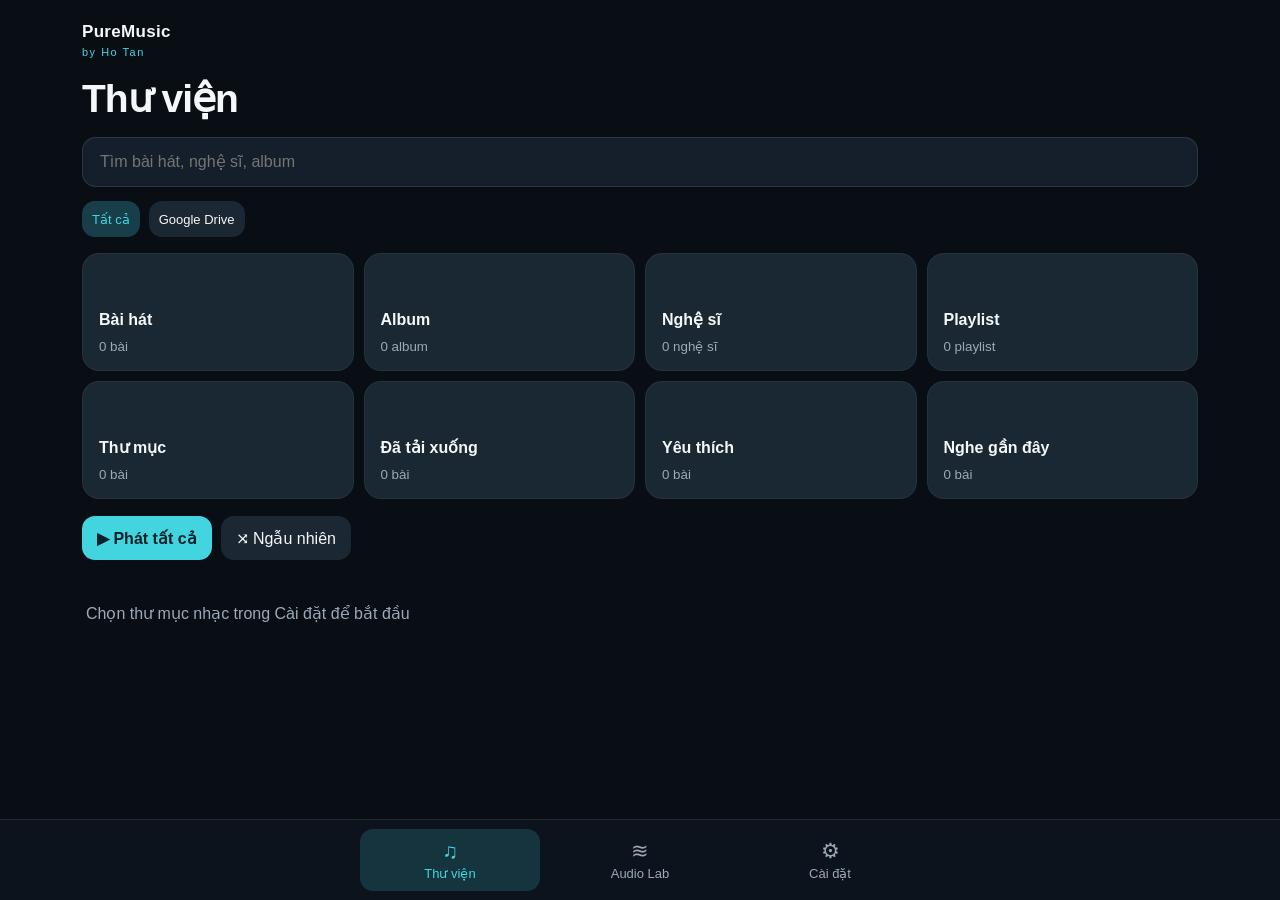
==== commit db165ab3: "Add files via upload" ====
--- a/index.html
+++ b/index.html
@@ -48,9 +48,9 @@
 .library-actions{margin-top:17px}.card{border-color:#ffffff10;box-shadow:none}.track{min-height:63px}.track-main strong{font-weight:600}
 @media(min-width:700px){.library-grid{grid-template-columns:repeat(4,minmax(0,1fr))}}
 @media(max-width:390px){.library-grid .tile{min-height:108px;padding:13px}.source-filters .btn{font-size:12px;padding:9px 11px}}
-</style></head><body><main class="shell"><div class="top"><div class="brand">PureMusic<small>by Ho Tan</small></div></div><div id="content"></div></main><div class="mini" id="mini"><img id="miniCover" class="cover" alt=""><button class="main" id="miniOpen"><strong id="miniTitle"></strong><small id="miniArtist"></small></button><button class="icon" id="miniToggle" aria-label="Phát hoặc tạm dừng">▶</button></div><nav class="nav" id="nav"><button data-page="library" class="active"><span>♫</span>Thư viện</button><button data-page="lab"><span>≋</span>Audio Lab</button><button data-page="settings"><span>⚙</span>Cài đặt</button></nav><section class="sheet" id="player" aria-label="Trình phát"><div class="sheet-inner"><div class="sheet-head" id="playerDragZone"><span class="sheet-handle" id="playerHandle" aria-label="Vuốt xuống để thu nhỏ"></span><strong id="playerSource">ĐANG PHÁT</strong><button class="icon" id="playerMore" aria-label="Tùy chọn">⋯</button></div><div class="player-art"><img class="cover large" id="art" alt="Ảnh bìa"></div><div class="player-title"><div><h2 id="title"></h2><p id="artist"></p><span class="badge" id="quality"></span></div><button class="icon" id="like" aria-label="Yêu thích">♡</button></div><input class="seek" type="range" min="0" max="1000" value="0" id="seek" aria-label="Vị trí bài hát"><div class="times"><span id="elapsed">0:00</span><span id="remaining">-0:00</span></div><div class="controls"><button class="icon" id="shuffle" aria-label="Ngẫu nhiên">⤨</button><button class="icon" id="previous" aria-label="Bài trước">|◀</button><button class="big" id="toggle" aria-label="Phát hoặc tạm dừng">▶</button><button class="icon" id="next" aria-label="Bài tiếp">▶|</button><button class="icon" id="repeat" aria-label="Lặp lại">↻</button></div><div class="player-spacer" aria-hidden="true"></div><div class="player-bottom"><button id="lyricsBtn"><span>▤</span>Lời bài hát</button><button id="queueBtn"><span>☷</span>Hàng chờ</button></div></div></section><section class="sheet" id="subsheet"><div class="sheet-inner"><div class="sheet-head"><button class="icon" id="subBack">‹</button><strong id="subTitle"></strong><span style="width:42px"></span></div><div id="subContent"></div></div></section><div class="menu" id="menu"><div class="menu-content" id="menuItems"></div></div><div class="notice" id="toast" role="status"></div><audio id="audio" playsinline preload="metadata"></audio><script>
+.auth-reconnect{display:flex;align-items:center;justify-content:space-between;gap:12px;background:#172733;border:1px solid #42d4df40;border-radius:15px;padding:12px 14px;margin:0 0 16px}.auth-message{font-size:13px;color:#c7dce5}.auth-reconnect .btn{font-size:13px;white-space:normal;text-align:center}.auth-status{font-size:13px;margin:0 0 8px}@media(max-width:420px){.auth-reconnect{flex-wrap:wrap}.auth-reconnect .btn{width:100%}}</style></head><body><main class="shell"><div class="top"><div class="brand">PureMusic<small>by Ho Tan</small></div></div><div id="content"></div></main><div class="mini" id="mini"><img id="miniCover" class="cover" alt=""><button class="main" id="miniOpen"><strong id="miniTitle"></strong><small id="miniArtist"></small></button><button class="icon" id="miniToggle" aria-label="Phát hoặc tạm dừng">▶</button></div><nav class="nav" id="nav"><button data-page="library" class="active"><span>♫</span>Thư viện</button><button data-page="lab"><span>≋</span>Audio Lab</button><button data-page="settings"><span>⚙</span>Cài đặt</button></nav><section class="sheet" id="player" aria-label="Trình phát"><div class="sheet-inner"><div class="sheet-head" id="playerDragZone"><span class="sheet-handle" id="playerHandle" aria-label="Vuốt xuống để thu nhỏ"></span><strong id="playerSource">ĐANG PHÁT</strong><button class="icon" id="playerMore" aria-label="Tùy chọn">⋯</button></div><div class="player-art"><img class="cover large" id="art" alt="Ảnh bìa"></div><div class="player-title"><div><h2 id="title"></h2><p id="artist"></p><span class="badge" id="quality"></span></div><button class="icon" id="like" aria-label="Yêu thích">♡</button></div><input class="seek" type="range" min="0" max="1000" value="0" id="seek" aria-label="Vị trí bài hát"><div class="times"><span id="elapsed">0:00</span><span id="remaining">-0:00</span></div><div class="controls"><button class="icon" id="shuffle" aria-label="Ngẫu nhiên">⤨</button><button class="icon" id="previous" aria-label="Bài trước">|◀</button><button class="big" id="toggle" aria-label="Phát hoặc tạm dừng">▶</button><button class="icon" id="next" aria-label="Bài tiếp">▶|</button><button class="icon" id="repeat" aria-label="Lặp lại">↻</button></div><div class="player-spacer" aria-hidden="true"></div><div class="player-bottom"><button id="lyricsBtn"><span>▤</span>Lời bài hát</button><button id="queueBtn"><span>☷</span>Hàng chờ</button></div></div></section><section class="sheet" id="subsheet"><div class="sheet-inner"><div class="sheet-head"><button class="icon" id="subBack">‹</button><strong id="subTitle"></strong><span style="width:42px"></span></div><div id="subContent"></div></div></section><div class="menu" id="menu"><div class="menu-content" id="menuItems"></div></div><div class="notice" id="toast" role="status"></div><audio id="audio" playsinline preload="metadata"></audio><script>
 'use strict';
-const VERSION='11.5.0',GOOGLE_ID='307536159983-k3glcvth89sf8u420rmc907ngm6fhsc4.apps.googleusercontent.com';
+const VERSION='11.6.0',GOOGLE_ID='307536159983-k3glcvth89sf8u420rmc907ngm6fhsc4.apps.googleusercontent.com';
 const $=id=>document.getElementById(id), audio=$('audio');
 const read=(key,def)=>{try{return JSON.parse(localStorage.getItem(key))??def}catch{return def}};
 const save=(key,val)=>localStorage.setItem(key,JSON.stringify(val));
@@ -80,12 +80,23 @@
 function trackMenu(s){const k=key(s);menu([['Phát ngay',()=>playFromQueue(s)],['Phát tiếp theo',()=>insertNext(s)],['Thêm vào playlist',()=>choosePlaylist(s)],[(state.offline.has(k)?'Xóa bản offline':'Tải về offline'),()=>state.offline.has(k)?removeOffline(s):downloadOffline(s)],[(state.favorites.has(k)?'Bỏ yêu thích':'Yêu thích'),()=>toggleFavorite(s)],['Hiện trong thư mục',()=>browseParent(s)]])}
 function toggleFavorite(s){const k=key(s);if(state.favorites.has(k))state.favorites.delete(k);else state.favorites.add(k);save('pm11_favorites',[...state.favorites]);syncPlayer();render()}
 function groupBy(list,field){const groups=new Map();for(const s of list){const v=s[field]||'Chưa phân loại';if(!groups.has(v))groups.set(v,[]);groups.get(v).push(s)}return groups}
-function visibleSongs(){let list=state.songs;if(state.filter!=='all')list=list.filter(s=>s.provider===state.filter);if(state.query)list=list.filter(s=>norm(s.title+' '+s.artist+' '+s.album+' '+s.name).includes(norm(state.query)));return list}
+function visibleSongs(){let list=state.songs.filter(s=>s.provider!=='ms'||state.offline.has(key(s)));if(state.filter!=='all')list=list.filter(s=>s.provider===state.filter);if(state.query)list=list.filter(s=>norm(s.title+' '+s.artist+' '+s.album+' '+s.name).includes(norm(state.query)));return list}
 function render(){const c=$('content');c.replaceChildren();if(state.page==='library')renderLibrary(c);else if(state.page==='lab')renderLab(c);else renderSettings(c);syncMini()}
 function titleNode(t){const h=document.createElement('h1');h.textContent=t;return h}
 function div(cls){const el=document.createElement('div');el.className=cls;return el}
+function googleAuthPanel(){
+ if(!navigator.onLine)return null;
+ const prior=read('pm11_google_was_connected',false);
+ const hasFolder=(state.folders.google||[]).length>0;
+ if(!prior&&!hasFolder)return null;
+ if(state.token.google&&state.expiry.google>Date.now()+30000)return null;
+ const panel=div('auth-reconnect');
+ const message=div('auth-message');message.textContent='Google Drive cần kết nối lại';
+ const button=rowButton('Tiếp tục với Google',()=>googleLogin().catch(e=>notify(e.message)),'btn primary');
+ panel.append(message,button);return panel;
+}
 function renderLibrary(c){
- c.append(titleNode('Thư viện'));
+ c.append(titleNode('Thư viện'));const auth=googleAuthPanel();if(auth)c.append(auth);
  const searchRow=div('library-search-row');
  const input=document.createElement('input');input.className='search';input.type='search';input.id='librarySearch';input.placeholder='Tìm bài hát, nghệ sĩ, album';input.setAttribute('aria-label','Tìm trong thư viện');input.autocomplete='off';input.value=state.query;
  const clear=rowButton('×',()=>{state.query='';input.value='';renderLibraryBody();input.focus()},'search-clear');clear.setAttribute('aria-label','Xóa tìm kiếm');
@@ -107,7 +118,7 @@
    if(results.length>60)c.append(rowButton('Xem tất cả '+results.length+' kết quả',()=>openCategory('songs'),'btn search-more'));
    return;
  }
- const tools=div('toolbar source-filters');for(const [v,t] of [['all','Tất cả'],['google','Google Drive'],['ms','OneDrive']]){const b=rowButton(t,()=>{state.filter=v;renderLibraryBody()},'btn small'+(state.filter===v?' active':''));tools.append(b)}c.append(tools);
+ const tools=div('toolbar source-filters');for(const [v,t] of [['all','Tất cả'],['google','Google Drive']]){const b=rowButton(t,()=>{state.filter=v;renderLibraryBody()},'btn small'+(state.filter===v?' active':''));tools.append(b)}c.append(tools);
  const groups=div('grid library-grid');const list=visibleSongs();
  for(const [id,label] of [['songs','Bài hát'],['albums','Album'],['artists','Nghệ sĩ'],['playlists','Playlist'],['folders','Thư mục'],['offline','Đã tải xuống'],['favorites','Yêu thích'],['recent','Nghe gần đây']]){
   const tile=rowButton('',()=>openCategory(id),'tile');
@@ -231,20 +242,20 @@
 const redirect=location.origin+location.pathname;
 let gisLoading;
 function googleScript(){if(window.google?.accounts?.oauth2)return Promise.resolve();if(gisLoading)return gisLoading;gisLoading=new Promise((resolve,reject)=>{const sc=document.createElement('script');sc.src='https://accounts.google.com/gsi/client';sc.async=true;sc.onload=resolve;sc.onerror=()=>reject(Error('Không tải được Google Login'));document.head.append(sc)});return gisLoading}
-async function googleLogin(){await googleScript();const client=google.accounts.oauth2.initTokenClient({client_id:state.cfg.gid,scope:'https://www.googleapis.com/auth/drive.readonly',callback:async r=>{if(!r.access_token){notify(r.error||'Không thể đăng nhập Google');return}state.token.google=r.access_token;state.expiry.google=Date.now()+(Number(r.expires_in||3600)-60)*1000;saveSession();notify('Đã kết nối Google Drive');await scan()},error_callback:e=>notify(e?.type||'Không mở được đăng nhập')});client.requestAccessToken({prompt:''})}
+async function googleLogin(){await googleScript();const client=google.accounts.oauth2.initTokenClient({client_id:state.cfg.gid,scope:'https://www.googleapis.com/auth/drive.readonly',callback:async r=>{if(!r.access_token){notify(r.error||'Không thể đăng nhập Google');return}state.token.google=r.access_token;state.expiry.google=Date.now()+(Number(r.expires_in||3600)-60)*1000;saveSession();save('pm11_google_was_connected',true);notify('Đã kết nối Google Drive');render();await scan()},error_callback:e=>notify(e?.type||'Không mở được đăng nhập')});client.requestAccessToken({prompt:''})}
 async function msLogin(){if(!state.cfg.mid){notify('Nhập Microsoft Client ID trong Cài đặt');return}const p=await pkce(),st=base64url(crypto.getRandomValues(new Uint8Array(20)));sessionStorage.setItem('pm11_pending',JSON.stringify({...p,state:st,time:Date.now()}));const q=new URLSearchParams({client_id:state.cfg.mid,response_type:'code',redirect_uri:redirect,scope:'openid profile offline_access Files.Read',code_challenge:p.challenge,code_challenge_method:'S256',state:st});location.href='https://login.microsoftonline.com/common/oauth2/v2.0/authorize?'+q}
 function saveSession(){sessionStorage.setItem('pm_tokens',JSON.stringify(state.token));sessionStorage.setItem('pm_token_expiry',JSON.stringify(state.expiry))}
 async function oauthCallback(){const params=new URLSearchParams(location.search),code=params.get('code');if(!code)return;history.replaceState({},'',redirect);const pending=readSession('pm11_pending',null);sessionStorage.removeItem('pm11_pending');if(!pending||pending.state!==params.get('state')||Date.now()-pending.time>600000){notify('Phiên đăng nhập không hợp lệ');return}try{const body=new URLSearchParams({client_id:state.cfg.mid,code,redirect_uri:redirect,grant_type:'authorization_code',code_verifier:pending.verifier});const res=await fetch('https://login.microsoftonline.com/common/oauth2/v2.0/token',{method:'POST',headers:{'Content-Type':'application/x-www-form-urlencoded'},body});const d=await res.json();if(!res.ok)throw Error(d.error_description||d.error);state.token.ms=d.access_token;state.expiry.ms=Date.now()+(Number(d.expires_in||3600)-60)*1000;saveSession();await scan()}catch(e){notify('Lỗi đăng nhập OneDrive: '+e.message)}}
 function readSession(k,def){try{return JSON.parse(sessionStorage.getItem(k))??def}catch{return def}}
 function apiHeaders(p){if(!state.token[p])throw Error('Cần đăng nhập lại '+(p==='google'?'Google Drive':'OneDrive'));return {Authorization:'Bearer '+state.token[p]}}
-async function api(url,p,signal){const res=await fetch(url,{headers:apiHeaders(p),signal});if(!res.ok)throw Error((p==='google'?'Google Drive':'OneDrive')+' HTTP '+res.status);return res.json()}
+async function api(url,p,signal){const res=await fetch(url,{headers:apiHeaders(p),signal});if(!res.ok){if(p==='google'&&(res.status===401||res.status===403)){delete state.token.google;delete state.expiry.google;saveSession();render();throw Error('Phiên Google Drive hết hạn. Nhấn Đăng nhập Google Drive để tiếp tục.')}throw Error((p==='google'?'Google Drive':'OneDrive')+' HTTP '+res.status)}return res.json()}
 const formats=/\.(mp3|m4a|aac|flac|wav|alac|aiff|ogg|opus)$/i;
 function parseFile(f,p,path=''){const raw=f.name.replace(/\.[^.]+$/,'').replace(/^\d{1,3}[. _-]+/,'');const bits=raw.split(/\s+-\s+/);return{id:f.id,provider:p,name:f.name,title:bits.length>1?bits.slice(1).join(' - '):raw,artist:bits.length>1?bits[0]:'Nghệ sĩ chưa rõ',album:path||'Chưa phân loại',size:Number(f.size)||0,parents:f.parents||[],folderId:f.parents?.[0]||null}}
 async function googleList(q,fields='nextPageToken,files(id,name,mimeType,size,parents)',signal){let all=[],page='';do{const args=new URLSearchParams({q,fields,pageSize:'1000'});if(page)args.set('pageToken',page);const d=await api('https://www.googleapis.com/drive/v3/files?'+args,'google',signal);all.push(...(d.files||[]));page=d.nextPageToken||''}while(page);return all}
 async function googleFiles(){const selections=state.folders.google||[],out=[],seen=new Set(),queue=selections.map(x=>({id:x.id,path:x.path||'Music'}));let count=0;while(queue.length){if(++count>2000)throw Error('Quá nhiều thư mục, hãy chọn thư mục nhỏ hơn');const {id,path}=queue.shift();if(seen.has(id))continue;seen.add(id);const safe=String(id).replace(/'/g,"\\'");const arr=await googleList("trashed = false and '"+safe+"' in parents");for(const f of arr){if(f.mimeType==='application/vnd.google-apps.folder')queue.push({id:f.id,path:path+'/'+f.name});else if(formats.test(f.name))out.push(parseFile(f,'google',path))}}return out}
 async function msChildren(id){let url=id==='root'?'https://graph.microsoft.com/v1.0/me/drive/root/children?$select=id,name,file,folder,size&$top=200':'https://graph.microsoft.com/v1.0/me/drive/items/'+encodeURIComponent(id)+'/children?$select=id,name,file,folder,size&$top=200';const out=[];while(url){const d=await api(url,'ms');out.push(...(d.value||[]));url=d['@odata.nextLink']||null}return out}
 async function msFiles(){const out=[],queue=(state.folders.ms||[]).map(x=>({id:x.id,path:x.path||'Music'})),seen=new Set();let count=0;while(queue.length){if(++count>2000)throw Error('Quá nhiều thư mục, hãy chọn thư mục nhỏ hơn');const {id,path}=queue.shift();if(seen.has(id))continue;seen.add(id);for(const f of await msChildren(id)){if(f.folder)queue.push({id:f.id,path:path+'/'+f.name});else if(formats.test(f.name))out.push(parseFile(f,'ms',path))}}return out}
-async function scan(){if(state.loading)return;const providers=['google','ms'].filter(p=>state.token[p]&&(state.folders[p]||[]).length);if(!providers.length){notify('Chọn thư mục nhạc trong Cài đặt trước');return}state.loading=true;notify('Đang quét thư mục đã chọn…');try{const results=[],success=[];for(const p of providers){try{results.push(...await(p==='google'?googleFiles():msFiles()));success.push(p)}catch(e){notify(e.message)}}if(success.length){const retained=state.songs.filter(s=>!success.includes(s.provider)||state.offline.has(key(s)));const map=new Map(retained.map(s=>[key(s),s]));for(const s of results)map.set(key(s),s);state.songs=[...map.values()];save('pm11_library',state.songs)}notify('Đã đồng bộ '+results.length+' bài từ thư mục đã chọn');render()}finally{state.loading=false}}
+async function scan(){if(state.loading)return;const providers=['google'].filter(p=>state.token[p]&&(state.folders[p]||[]).length);if(!providers.length){notify('Chọn thư mục nhạc trong Cài đặt trước');return}state.loading=true;notify('Đang quét thư mục đã chọn…');try{const results=[],success=[];for(const p of providers){try{results.push(...await(p==='google'?googleFiles():msFiles()));success.push(p)}catch(e){notify(e.message)}}if(success.length){const retained=state.songs.filter(s=>!success.includes(s.provider)||state.offline.has(key(s)));const map=new Map(retained.map(s=>[key(s),s]));for(const s of results)map.set(key(s),s);state.songs=[...map.values()];save('pm11_library',state.songs)}if(success.length)save('pm11_last_scan',Date.now());notify('Đã đồng bộ '+results.length+' bài từ thư mục đã chọn');render()}finally{state.loading=false}}
 async function getAudioBlob(s,signal){const offline=await storeGet(key(s));if(offline)return offline;if(!state.token[s.provider])throw Error('Đăng nhập lại nguồn nhạc');if(s.provider==='google'){const res=await fetch('https://www.googleapis.com/drive/v3/files/'+encodeURIComponent(s.id)+'?alt=media',{headers:apiHeaders('google'),signal});if(!res.ok)throw Error('Google Drive HTTP '+res.status);return res.blob()}const d=await api('https://graph.microsoft.com/v1.0/me/drive/items/'+encodeURIComponent(s.id)+'?$select=id,name,@microsoft.graph.downloadUrl','ms',signal);const url=d['@microsoft.graph.downloadUrl'];if(!url)throw Error('Không có URL tải OneDrive');const res=await fetch(url,{signal});if(!res.ok)throw Error('OneDrive HTTP '+res.status);return res.blob()}
 let dbPromise;function db(){return dbPromise||=new Promise((resolve,reject)=>{const req=indexedDB.open('puremusic-audio',1);req.onupgradeneeded=()=>{if(!req.result.objectStoreNames.contains('audio'))req.result.createObjectStore('audio')};req.onsuccess=()=>resolve(req.result);req.onerror=()=>reject(req.error)})}
 async function storeGet(k){try{const d=await db();return await new Promise((resolve,reject)=>{const r=d.transaction('audio').objectStore('audio').get(k);r.onsuccess=()=>resolve(r.result||null);r.onerror=()=>reject(r.error)})}catch{return null}}
@@ -295,17 +306,17 @@
  }catch(e){console.debug('Metadata:',e.message)}
 }
 function showLyrics(){const s=selected();if(!s)return;showSub('Lời bài hát',c=>{const p=div('empty');p.textContent='Đang tìm lời bài hát…';c.append(p);const clean=s.title.replace(/\([^)]*\)/g,'').trim();fetch('https://lrclib.net/api/search?'+new URLSearchParams({track_name:clean,artist_name:s.artist==='Nghệ sĩ chưa rõ'?'':s.artist})).then(r=>r.json()).then(arr=>{const item=arr.find(x=>x.syncedLyrics||x.plainLyrics);p.style.whiteSpace='pre-line';p.textContent=item?(item.plainLyrics||item.syncedLyrics.replace(/\[\d\d:\d\d\.\d+\]/g,'')):'Chưa tìm thấy lời bài hát'}).catch(()=>{p.textContent='Không thể tìm lời bài hát'})})}
-function renderSettings(c){c.append(titleNode('Cài đặt'));const source=div('card');source.innerHTML='<h2>Nguồn nhạc</h2>';const tools=div('toolbar');tools.append(rowButton('☁ Google Drive'+(state.token.google?' ✓':''),()=>googleLogin().catch(e=>notify(e.message)),'btn primary'),rowButton('☁ OneDrive'+(state.token.ms?' ✓':''),()=>msLogin().catch(e=>notify(e.message)),'btn'));source.append(tools);const folders=div('source-folders');for(const p of ['google','ms']){const chosen=state.folders[p]||[];const r=div('source-folder-row');const label=document.createElement('span');label.textContent=(p==='google'?'Google Drive':'OneDrive')+' · '+(chosen.length?chosen.map(x=>x.path||'Music').join(', '):'Chưa chọn thư mục');r.append(label,rowButton('Chọn thư mục',()=>folderPicker(p,null),'btn small'));source.append(r)}source.append(rowButton('Quét lại',()=>scan(),'btn'));const details=document.createElement('details');details.innerHTML='<summary class="muted">Cấu hình kết nối</summary>';const g=document.createElement('input');g.type='text';g.value=state.cfg.gid;g.placeholder='Google OAuth Client ID';g.style.width='100%';const m=document.createElement('input');m.type='text';m.value=state.cfg.mid;m.placeholder='Microsoft Client ID';m.style.width='100%';details.append(g,m,rowButton('Lưu',()=>{state.cfg={gid:g.value.trim(),mid:m.value.trim()};save('pm_cfg',state.cfg);notify('Đã lưu cấu hình')},'btn'));source.append(details);c.append(source);const off=div('card');off.innerHTML='<h2>Nhạc offline</h2>';off.append(rowButton('Đã tải xuống · '+state.offline.size+' bài',()=>openCategory('offline'),'btn'),rowButton('Bộ nhớ',showStorage,'btn'));c.append(off);const timer=div('card');timer.innerHTML='<h2>Hẹn giờ tắt</h2>';const row=div('toolbar');for(const n of [0,15,30,60])row.append(rowButton(n?n+' phút':'Tắt',()=>setTimer(n),'btn'));timer.append(row);c.append(timer);const about=div('card');about.innerHTML='<h2>PureMusic</h2><p class="muted">by Ho Tan · Phiên bản '+VERSION+'</p>';c.append(about)}
+function renderSettings(c){c.append(titleNode('Cài đặt'));const source=div('card');source.innerHTML='<h2>Google Drive</h2>';const status=div('muted auth-status');status.textContent=state.token.google&&state.expiry.google>Date.now()+30000?'Đã kết nối':(read('pm11_google_was_connected',false)?'Cần đăng nhập lại':'Chưa kết nối');source.append(status);const tools=div('toolbar');tools.append(rowButton(state.token.google?'✓ Đã kết nối · Đăng nhập lại':'Đăng nhập Google Drive',()=>googleLogin().catch(e=>notify(e.message)),'btn primary'));source.append(tools);const folders=div('source-folders');for(const p of ['google']){const chosen=state.folders[p]||[];const r=div('source-folder-row');const label=document.createElement('span');label.textContent=(p==='google'?'Google Drive':'OneDrive')+' · '+(chosen.length?chosen.map(x=>x.path||'Music').join(', '):'Chưa chọn thư mục');r.append(label,rowButton('Chọn thư mục',()=>folderPicker(p,null),'btn small'));source.append(r)}source.append(rowButton('Quét lại',()=>scan(),'btn'));const details=document.createElement('details');details.innerHTML='<summary class="muted">Cấu hình kết nối</summary>';const g=document.createElement('input');g.type='text';g.value=state.cfg.gid;g.placeholder='Google OAuth Client ID';g.style.width='100%';details.append(g,rowButton('Lưu',()=>{state.cfg.gid=g.value.trim();save('pm_cfg',state.cfg);notify('Đã lưu cấu hình')},'btn'));source.append(details);c.append(source);const off=div('card');off.innerHTML='<h2>Nhạc offline</h2>';off.append(rowButton('Đã tải xuống · '+state.offline.size+' bài',()=>openCategory('offline'),'btn'),rowButton('Bộ nhớ',showStorage,'btn'));c.append(off);const timer=div('card');timer.innerHTML='<h2>Hẹn giờ tắt</h2>';const row=div('toolbar');for(const n of [0,15,30,60])row.append(rowButton(n?n+' phút':'Tắt',()=>setTimer(n),'btn'));timer.append(row);c.append(timer);const about=div('card');about.innerHTML='<h2>PureMusic</h2><p class="muted">by Ho Tan · Phiên bản '+VERSION+'</p>';c.append(about)}
 function setTimer(min){if(state.timer)clearTimeout(state.timer);state.timer=null;if(min){state.timer=setTimeout(()=>{audio.pause();syncPlayer();notify('Đã hết giờ nghe')},min*60000)}notify(min?'Tắt nhạc sau '+min+' phút':'Đã tắt hẹn giờ')}
 const freqs=[32,64,125,250,500,1000,2000,4000,8000,16000];
 function renderLab(c){c.append(titleNode('Audio Lab'));const card=div('card');card.innerHTML='<h2>Chế độ âm thanh</h2>';const row=div('toolbar');row.append(rowButton('Direct · Ưu tiên phát nền',()=>setAudioMode('direct'),'btn'+(state.mode==='direct'?' active':'')),rowButton('Studio DSP',()=>setAudioMode('studio'),'btn'+(state.mode==='studio'?' active':'')));card.append(row);c.append(card);const eq=div('card');eq.innerHTML='<h2>Equalizer</h2>';const presets=div('toolbar');for(const [name,vals] of [['Flat',[0,0,0,0,0,0,0,0,0,0]],['Warm',[3,2,1,0,0,0,0,-1,-1,-1]],['Vocal',[-2,-1,0,2,3,3,2,0,-1,-2]]])presets.append(rowButton(name,()=>{state.eq=[...vals];applyEQ();render()},'btn small'));eq.append(presets);freqs.forEach((f,i)=>{const r=div('eq-band');const label=document.createElement('label');label.textContent=f>=1000?(f/1000)+'k':f;const range=document.createElement('input');range.type='range';range.min=-12;range.max=12;range.step=.5;range.value=state.eq[i];const out=document.createElement('output');out.textContent=state.eq[i]+' dB';range.oninput=()=>{state.eq[i]=Number(range.value);out.textContent=range.value+' dB';applyEQ()};r.append(label,range,out);eq.append(r)});const pre=div('input-row');pre.innerHTML='<label>Preamp</label>';const pr=document.createElement('input');pr.type='range';pr.min=-18;pr.max=6;pr.value=state.preamp;pr.oninput=()=>{state.preamp=Number(pr.value);applyEQ()};pre.append(pr);eq.append(pre);const tools=div('toolbar');tools.append(rowButton('Lưu preset',()=>{save('pm11_eq',{eq:state.eq,preamp:state.preamp});notify('Đã lưu EQ')},'btn'),rowButton('Khôi phục',()=>{const v=read('pm11_eq',{eq:Array(10).fill(0),preamp:0});state.eq=v.eq;state.preamp=v.preamp;applyEQ();render()},'btn'));eq.append(tools);c.append(eq);const rg=div('card');rg.innerHTML='<h2>ReplayGain</h2>';const rgRow=div('input-row');const rgLabel=document.createElement('label');rgLabel.textContent='Chế độ';const rgSelect=document.createElement('select');for(const [v,label] of [['off','Tắt'],['track','Track Gain'],['album','Album Gain']]){const o=document.createElement('option');o.value=v;o.textContent=label;rgSelect.append(o)}rgSelect.value=state.replayGainMode;rgSelect.onchange=()=>{state.replayGainMode=rgSelect.value;save('pm11_rg_mode',state.replayGainMode);applyEQ()};rgRow.append(rgLabel,rgSelect);rg.append(rgRow);const offset=div('input-row');offset.innerHTML='<label>Offset · dB</label>';const offInput=document.createElement('input');offInput.type='number';offInput.min=-18;offInput.max=6;offInput.step=.5;offInput.value=state.replayGainOffset;offInput.onchange=()=>{state.replayGainOffset=Math.max(-18,Math.min(6,Number(offInput.value)||0));save('pm11_rg_offset',state.replayGainOffset);applyEQ()};offset.append(offInput);rg.append(offset);c.append(rg);const info=div('card');info.innerHTML='<h2>Thông tin âm thanh</h2>';const s=selected();const m=state.currentMeta;const p=document.createElement('p');p.className='muted';p.textContent=s?(m?.format||s.name.split('.').pop().toUpperCase())+(m?.sampleRate?' · '+(m.sampleRate/1000).toFixed(1)+' kHz':'')+(m?.bitDepth?' · '+m.bitDepth+'-bit':'')+(s.size?' · '+fmtBytes(s.size):''):'Chưa chọn bài';info.append(p);c.append(info)}
 function setAudioMode(mode){if(mode==='direct'){state.mode='direct';if(state.context){state.context.resume().catch(()=>{});state.eqNodes.forEach(n=>n.gain.value=0);if(state.gainNode)state.gainNode.gain.value=1}render();return}try{if(!state.context){const C=window.AudioContext||window.webkitAudioContext;if(!C)throw Error('Web Audio không được hỗ trợ');const ctx=new C(),src=ctx.createMediaElementSource(audio),nodes=freqs.map(f=>{const n=ctx.createBiquadFilter();n.type='peaking';n.frequency.value=f;n.Q.value=1;return n});const gain=ctx.createGain();let prev=src;for(const n of nodes){prev.connect(n);prev=n}prev.connect(gain);gain.connect(ctx.destination);state.context=ctx;state.eqNodes=nodes;state.gainNode=gain}state.context.resume();state.mode='studio';applyEQ();render()}catch(e){notify('Không thể bật DSP: '+e.message)}}
 function applyEQ(){state.eqNodes.forEach((n,i)=>n.gain.value=state.mode==='studio'?state.eq[i]:0);if(state.gainNode){const rg=state.replayGainMode==='track'?state.currentMeta?.replayGain:state.replayGainMode==='album'?state.currentMeta?.albumGain:0;const total=state.preamp+(Number.isFinite(rg)?rg:0)+state.replayGainOffset;state.gainNode.gain.value=state.mode==='studio'?Math.pow(10,total/20):1}}
-function openFolders(){showSub('Thư mục nhạc',c=>{for(const p of ['google','ms']){const chosen=state.folders[p]||[];const box=div('card');box.innerHTML='<h2>'+(p==='google'?'Google Drive':'OneDrive')+'</h2>';const desc=div('muted');desc.textContent=chosen.length?chosen.map(x=>x.path).join(' · '):'Chưa chọn thư mục';box.append(desc,rowButton('Chọn thư mục',()=>folderPicker(p,null),'btn'));if(chosen.length)box.append(rowButton('Bỏ chọn',()=>{delete state.folders[p];save('pm11_folders',state.folders);openFolders()},'btn small'));c.append(box)}})}
+function openFolders(){showSub('Thư mục nhạc',c=>{for(const p of ['google']){const chosen=state.folders[p]||[];const box=div('card');box.innerHTML='<h2>'+(p==='google'?'Google Drive':'OneDrive')+'</h2>';const desc=div('muted');desc.textContent=chosen.length?chosen.map(x=>x.path).join(' · '):'Chưa chọn thư mục';box.append(desc,rowButton('Chọn thư mục',()=>folderPicker(p,null),'btn'));if(chosen.length)box.append(rowButton('Bỏ chọn',()=>{delete state.folders[p];save('pm11_folders',state.folders);openFolders()},'btn small'));c.append(box)}})}
 async function chooseFolder(provider,id,path){state.folders[provider]=[{id:id||'root',path:path||'Music'}];save('pm11_folders',state.folders);closeSub();notify('Đã lưu thư mục '+(path||'Music'));await scan()}
 async function folderPicker(provider,id,path=''){if(!state.token[provider]){notify('Đăng nhập '+(provider==='google'?'Google Drive':'OneDrive')+' trước');return}try{let arr=[];if(provider==='google'){const safe=String(id||'root').replace(/'/g,"\\'");const q="trashed = false and mimeType = 'application/vnd.google-apps.folder' and '"+safe+"' in parents";arr=await googleList(q)}else arr=(await msChildren(id||'root')).filter(x=>x.folder);showSub('Chọn thư mục · '+(provider==='google'?'Google Drive':'OneDrive'),c=>{const head=div('folder-picker-head');const current=div('muted');current.textContent=path||'Thư mục gốc';head.append(current,rowButton('✓ Chọn thư mục này',()=>chooseFolder(provider,id,path),'btn primary'));c.append(head);if(!arr.length){const msg=div('empty');msg.textContent='Không có thư mục con';c.append(msg)}for(const f of arr){const r=div('folder');r.append(rowButton('▣  '+f.name,()=>folderPicker(provider,f.id,(path?path+'/':'')+f.name),'track-main'),rowButton('Chọn',()=>chooseFolder(provider,f.id,(path?path+'/':'')+f.name),'btn small'));c.append(r)}})}catch(e){notify('Không đọc được thư mục: '+e.message)}}
 function browseParent(s){folderPicker(s.provider,s.folderId)}
 document.querySelectorAll('[data-page]').forEach(b=>b.onclick=()=>setPage(b.dataset.page));
-async function init(){state.token=readSession('pm_tokens',{});state.expiry=readSession('pm_token_expiry',{});for(const p of Object.keys(state.token))if(!state.expiry[p]||state.expiry[p]<Date.now())delete state.token[p];state.songs=read('pm11_library',[]);if(!state.songs.length)state.songs=read('pm_library_cache',[]);const offlineMeta=read('pm11_offline_meta',{});for(const [k,s] of Object.entries(offlineMeta))if(!state.songs.some(x=>key(x)===k))state.songs.push(s);let q=read('pm11_queue',null);if(!q){const legacy=read('pm88_queue',null);if(legacy?.active&&Array.isArray(legacy.list))q={queue:legacy.list,position:legacy.position,playingKey:legacy.list[legacy.position]||null,time:read('pm88_resume',{})?.time||0}}if(q){state.queue=q.queue||[];state.position=q.position??-1;state.playingKey=q.playingKey||null;state.resumeAt=q.time||0}const eq=read('pm11_eq',null);if(eq){state.eq=eq.eq||state.eq;state.preamp=eq.preamp||0}render();syncPlayer();await oauthCallback();if(Object.keys(state.token).some(p=>(state.folders[p]||[]).length)&&navigator.onLine)scan().catch(()=>{})}
+async function init(){state.token=readSession('pm_tokens',{});state.expiry=readSession('pm_token_expiry',{});for(const p of Object.keys(state.token))if(!state.expiry[p]||state.expiry[p]<Date.now()+30000)delete state.token[p];delete state.token.ms;delete state.expiry.ms;state.songs=read('pm11_library',[]);if(!state.songs.length)state.songs=read('pm_library_cache',[]);const offlineMeta=read('pm11_offline_meta',{});for(const [k,s] of Object.entries(offlineMeta))if(!state.songs.some(x=>key(x)===k))state.songs.push(s);let q=read('pm11_queue',null);if(!q){const legacy=read('pm88_queue',null);if(legacy?.active&&Array.isArray(legacy.list))q={queue:legacy.list,position:legacy.position,playingKey:legacy.list[legacy.position]||null,time:read('pm88_resume',{})?.time||0}}if(q){state.queue=q.queue||[];state.position=q.position??-1;state.playingKey=q.playingKey||null;state.resumeAt=q.time||0}const eq=read('pm11_eq',null);if(eq){state.eq=eq.eq||state.eq;state.preamp=eq.preamp||0}render();syncPlayer();await oauthCallback();if(state.token.google&&(state.folders.google||[]).length&&navigator.onLine&&Date.now()-read('pm11_last_scan',0)>15*60*1000)scan().catch(()=>{})}
 if('serviceWorker'in navigator)navigator.serviceWorker.register('./sw.js').catch(()=>{});init();
 </script></body></html>
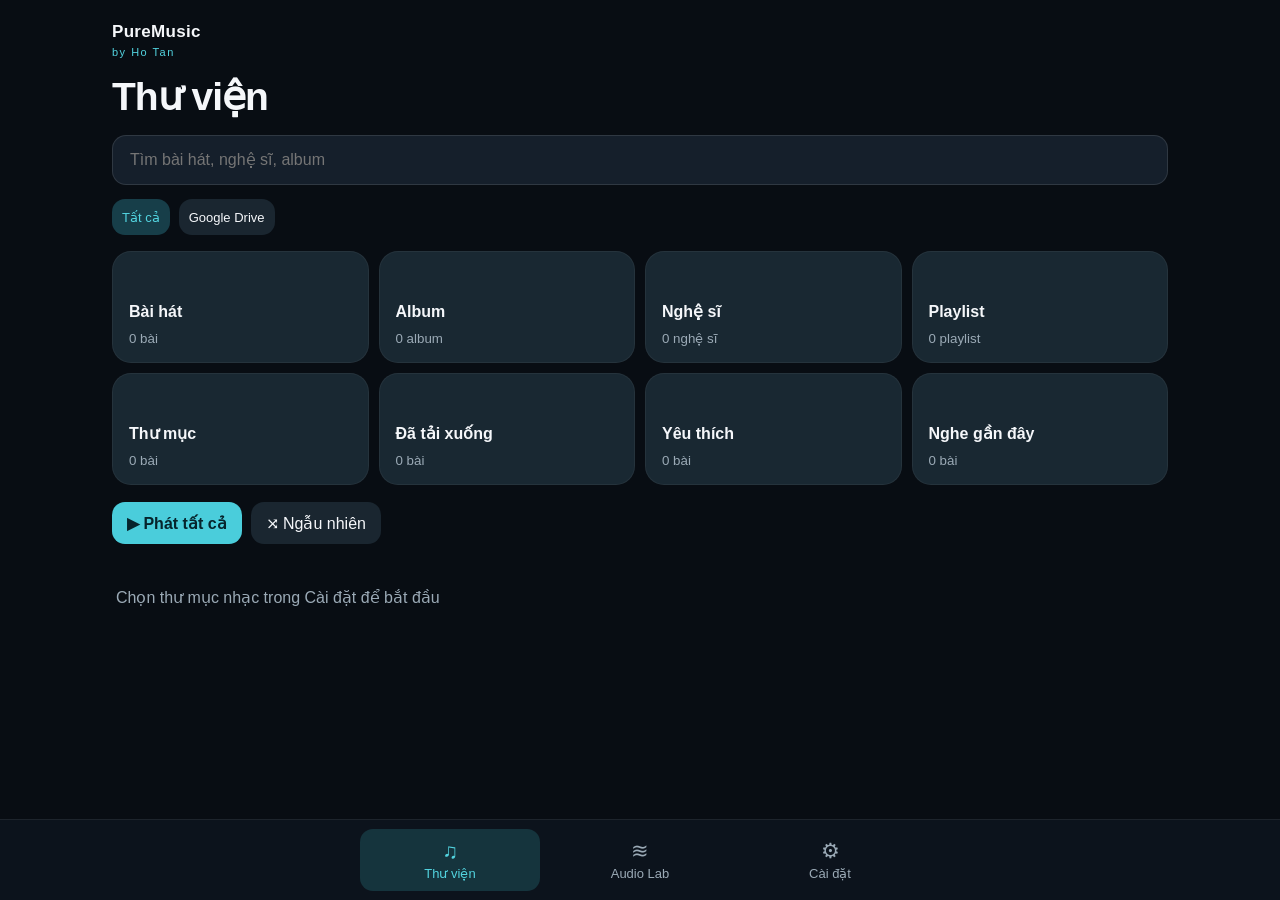
==== commit f8fa9dd3: "Add files via upload" ====
--- a/index.html
+++ b/index.html
@@ -48,9 +48,50 @@
 .library-actions{margin-top:17px}.card{border-color:#ffffff10;box-shadow:none}.track{min-height:63px}.track-main strong{font-weight:600}
 @media(min-width:700px){.library-grid{grid-template-columns:repeat(4,minmax(0,1fr))}}
 @media(max-width:390px){.library-grid .tile{min-height:108px;padding:13px}.source-filters .btn{font-size:12px;padding:9px 11px}}
-.auth-reconnect{display:flex;align-items:center;justify-content:space-between;gap:12px;background:#172733;border:1px solid #42d4df40;border-radius:15px;padding:12px 14px;margin:0 0 16px}.auth-message{font-size:13px;color:#c7dce5}.auth-reconnect .btn{font-size:13px;white-space:normal;text-align:center}.auth-status{font-size:13px;margin:0 0 8px}@media(max-width:420px){.auth-reconnect{flex-wrap:wrap}.auth-reconnect .btn{width:100%}}</style></head><body><main class="shell"><div class="top"><div class="brand">PureMusic<small>by Ho Tan</small></div></div><div id="content"></div></main><div class="mini" id="mini"><img id="miniCover" class="cover" alt=""><button class="main" id="miniOpen"><strong id="miniTitle"></strong><small id="miniArtist"></small></button><button class="icon" id="miniToggle" aria-label="Phát hoặc tạm dừng">▶</button></div><nav class="nav" id="nav"><button data-page="library" class="active"><span>♫</span>Thư viện</button><button data-page="lab"><span>≋</span>Audio Lab</button><button data-page="settings"><span>⚙</span>Cài đặt</button></nav><section class="sheet" id="player" aria-label="Trình phát"><div class="sheet-inner"><div class="sheet-head" id="playerDragZone"><span class="sheet-handle" id="playerHandle" aria-label="Vuốt xuống để thu nhỏ"></span><strong id="playerSource">ĐANG PHÁT</strong><button class="icon" id="playerMore" aria-label="Tùy chọn">⋯</button></div><div class="player-art"><img class="cover large" id="art" alt="Ảnh bìa"></div><div class="player-title"><div><h2 id="title"></h2><p id="artist"></p><span class="badge" id="quality"></span></div><button class="icon" id="like" aria-label="Yêu thích">♡</button></div><input class="seek" type="range" min="0" max="1000" value="0" id="seek" aria-label="Vị trí bài hát"><div class="times"><span id="elapsed">0:00</span><span id="remaining">-0:00</span></div><div class="controls"><button class="icon" id="shuffle" aria-label="Ngẫu nhiên">⤨</button><button class="icon" id="previous" aria-label="Bài trước">|◀</button><button class="big" id="toggle" aria-label="Phát hoặc tạm dừng">▶</button><button class="icon" id="next" aria-label="Bài tiếp">▶|</button><button class="icon" id="repeat" aria-label="Lặp lại">↻</button></div><div class="player-spacer" aria-hidden="true"></div><div class="player-bottom"><button id="lyricsBtn"><span>▤</span>Lời bài hát</button><button id="queueBtn"><span>☷</span>Hàng chờ</button></div></div></section><section class="sheet" id="subsheet"><div class="sheet-inner"><div class="sheet-head"><button class="icon" id="subBack">‹</button><strong id="subTitle"></strong><span style="width:42px"></span></div><div id="subContent"></div></div></section><div class="menu" id="menu"><div class="menu-content" id="menuItems"></div></div><div class="notice" id="toast" role="status"></div><audio id="audio" playsinline preload="metadata"></audio><script>
+.auth-reconnect{display:flex;align-items:center;justify-content:space-between;gap:12px;background:#172733;border:1px solid #42d4df40;border-radius:15px;padding:12px 14px;margin:0 0 16px}.auth-message{font-size:13px;color:#c7dce5}.auth-reconnect .btn{font-size:13px;white-space:normal;text-align:center}.auth-status{font-size:13px;margin:0 0 8px}@media(max-width:420px){.auth-reconnect{flex-wrap:wrap}.auth-reconnect .btn{width:100%}}
+/* 11.7: compact album / artist browser */
+.album-list{display:grid;grid-template-columns:repeat(2,minmax(0,1fr));gap:9px;margin-top:10px}
+.album-row{display:flex;align-items:center;gap:12px;min-width:0;width:100%;padding:11px;border-radius:15px;background:#151f29;border:1px solid #ffffff0c;text-align:left;transition:background .18s ease}
+.album-row:active{background:#22323d}.album-thumb{width:62px;height:62px;flex:none;object-fit:cover;border-radius:10px;background:#223744}
+.album-info{display:flex;flex-direction:column;justify-content:center;min-width:0;flex:1;gap:6px}.album-info strong{display:-webkit-box;-webkit-box-orient:vertical;-webkit-line-clamp:2;line-clamp:2;overflow:hidden;overflow-wrap:anywhere;font-size:14px;line-height:1.35;font-weight:650;letter-spacing:-.15px}.album-info small{color:#91a3b0;font-size:12px}.album-chevron{color:#8093a2;font-size:24px;flex:none}
+@media(max-width:650px){.album-list{grid-template-columns:1fr;gap:7px}.album-row{padding:10px}.album-thumb{width:60px;height:60px}}
+@media(min-width:950px){.album-list{grid-template-columns:repeat(3,minmax(0,1fr))}}
+
+/* V12 Essential UI: shared tokens, reduced visual noise */
+:root{--bg:#080d13;--panel:#151e27;--panel2:#1a2630;--line:#ffffff12;--fg:#f5f7fa;--muted:#9baab6;--accent:#52d3df}
+body{background:var(--bg);-webkit-font-smoothing:antialiased}
+.shell{max-width:1100px}
+.top{margin-bottom:16px}
+.card{background:#141e28;border:1px solid #ffffff0e;border-radius:20px;box-shadow:none}
+.btn{border-radius:13px;min-height:42px}
+.btn.primary{background:#4acddb;color:#06242c}
+.track{border-bottom:1px solid #ffffff0d}
+.track-main{min-width:0}.track-main strong,.track-main small{overflow:hidden;text-overflow:ellipsis;white-space:nowrap;display:block}
+.album-row{background:#121c26;border-radius:16px;border:1px solid #ffffff0d;min-height:82px}
+.album-thumb{width:60px;height:60px;border-radius:11px}
+.album-info strong{line-height:1.28;letter-spacing:-.15px;font-size:15px}
+.album-chevron{color:#8a9ba8}
+.library-grid .tile{border-radius:19px;min-height:112px}
+.menu-content{background:#18232e;border-radius:23px}
+.menu-action{border-bottom:1px solid #ffffff0a;min-height:55px}
+.menu-action:last-child{border-bottom:none}
+#mini{border:1px solid #ffffff16;box-shadow:0 9px 25px #0005}
+#player.sheet{background:#080d13}
+#player .sheet-inner{padding-top:calc(env(safe-area-inset-top,0px) + 10px)}
+#player .cover.large{width:min(85vw,430px,calc(100dvh - env(safe-area-inset-top,0px) - env(safe-area-inset-bottom,0px) - 355px));border-radius:17px;box-shadow:0 12px 30px #0004}
+#player .player-art{margin-bottom:clamp(13px,2.4dvh,23px)}
+#player .player-title{margin-bottom:clamp(12px,2dvh,22px)}
+#player .player-title h2{line-height:1.16;max-height:2.4em;overflow:hidden}
+#player .controls .icon{min-width:44px;min-height:48px}
+#player .player-bottom button{min-height:48px}
+#player .player-spacer{min-height:8px}
+#subsheet .sheet-inner{padding-bottom:calc(20px + env(safe-area-inset-bottom,0px))}
+input:focus-visible,button:focus-visible{outline:2px solid var(--accent);outline-offset:3px}
+@media(max-height:720px){#player .cover.large{width:min(70vw,320px,calc(100dvh - 340px))}#player .sheet-head{flex-basis:35px}#player .player-bottom button{min-height:42px}}
+@media(prefers-reduced-motion:reduce){*,*::before,*::after{animation-duration:.01ms!important;transition-duration:.01ms!important;scroll-behavior:auto!important}}
+</style></head><body><main class="shell"><div class="top"><div class="brand">PureMusic<small>by Ho Tan</small></div></div><div id="content"></div></main><div class="mini" id="mini"><img id="miniCover" class="cover" alt=""><button class="main" id="miniOpen"><strong id="miniTitle"></strong><small id="miniArtist"></small></button><button class="icon" id="miniToggle" aria-label="Phát hoặc tạm dừng">▶</button></div><nav class="nav" id="nav" aria-label="Điều hướng chính"><button data-page="library" class="active"><span>♫</span>Thư viện</button><button data-page="lab"><span>≋</span>Audio Lab</button><button data-page="settings"><span>⚙</span>Cài đặt</button></nav><section class="sheet" id="player" aria-label="Trình phát"><div class="sheet-inner"><div class="sheet-head" id="playerDragZone"><span class="sheet-handle" id="playerHandle" aria-label="Vuốt xuống để thu nhỏ"></span><strong id="playerSource">ĐANG PHÁT</strong><button class="icon" id="playerMore" aria-label="Tùy chọn">⋯</button></div><div class="player-art"><img class="cover large" id="art" alt="Ảnh bìa"></div><div class="player-title"><div><h2 id="title"></h2><p id="artist"></p><span class="badge" id="quality"></span></div><button class="icon" id="like" aria-label="Yêu thích">♡</button></div><input class="seek" type="range" min="0" max="1000" value="0" id="seek" aria-label="Vị trí bài hát"><div class="times"><span id="elapsed">0:00</span><span id="remaining">-0:00</span></div><div class="controls"><button class="icon" id="shuffle" aria-label="Ngẫu nhiên">⤨</button><button class="icon" id="previous" aria-label="Bài trước">|◀</button><button class="big" id="toggle" aria-label="Phát hoặc tạm dừng">▶</button><button class="icon" id="next" aria-label="Bài tiếp">▶|</button><button class="icon" id="repeat" aria-label="Lặp lại">↻</button></div><div class="player-spacer" aria-hidden="true"></div><div class="player-bottom"><button id="lyricsBtn"><span>▤</span>Lời bài hát</button><button id="queueBtn"><span>☷</span>Hàng chờ</button></div></div></section><section class="sheet" id="subsheet"><div class="sheet-inner"><div class="sheet-head"><button class="icon" id="subBack">‹</button><strong id="subTitle"></strong><span style="width:42px"></span></div><div id="subContent"></div></div></section><div class="menu" id="menu" role="dialog" aria-label="Tùy chọn bài hát"><div class="menu-content" id="menuItems"></div></div><div class="notice" id="toast" role="status"></div><audio id="audio" playsinline preload="metadata"></audio><script>
 'use strict';
-const VERSION='11.6.0',GOOGLE_ID='307536159983-k3glcvth89sf8u420rmc907ngm6fhsc4.apps.googleusercontent.com';
+const VERSION='12.0.0',GOOGLE_ID='307536159983-k3glcvth89sf8u420rmc907ngm6fhsc4.apps.googleusercontent.com';
 const $=id=>document.getElementById(id), audio=$('audio');
 const read=(key,def)=>{try{return JSON.parse(localStorage.getItem(key))??def}catch{return def}};
 const save=(key,val)=>localStorage.setItem(key,JSON.stringify(val));
@@ -76,7 +117,7 @@
 function songsByKeys(keys){return keys.map(k=>state.songs.find(s=>key(s)===k)).filter(Boolean)}
 function selected(){return state.songs.find(s=>key(s)===state.playingKey)||null}
 function imageFor(s){return s&&state.artURLs.get(key(s))||placeholder}
-function trackNode(s,onPlay=null){const row=document.createElement('div');row.className='track'+(state.playingKey===key(s)?' current':'');const cover=document.createElement('img');cover.className='cover';cover.alt='';cover.loading='lazy';cover.src=imageFor(s);const main=rowButton('',onPlay||(()=>{const arr=visibleSongs();const idx=arr.findIndex(x=>key(x)===key(s));startList(arr,Math.max(0,idx))}),'track-main');const title=document.createElement('strong');title.textContent=s.title;const sub=document.createElement('small');sub.textContent=s.artist+' · '+(s.provider==='google'?'Google Drive':'OneDrive');main.append(title,sub);const more=rowButton('⋯',()=>trackMenu(s),'icon');more.setAttribute('aria-label','Tùy chọn bài hát');row.append(cover,main,more);return row}
+function trackNode(s,onPlay=null){const row=document.createElement('div');row.className='track'+(state.playingKey===key(s)?' current':'');row.setAttribute('role','listitem');const cover=document.createElement('img');cover.className='cover';cover.alt='';cover.loading='lazy';cover.src=imageFor(s);const main=rowButton('',onPlay||(()=>{const arr=visibleSongs();const idx=arr.findIndex(x=>key(x)===key(s));startList(arr,Math.max(0,idx))}),'track-main');const title=document.createElement('strong');title.textContent=s.title;const sub=document.createElement('small');sub.textContent=s.artist+' · '+(s.provider==='google'?'Google Drive':'OneDrive');main.append(title,sub);const more=rowButton('⋯',()=>trackMenu(s),'icon');more.setAttribute('aria-label','Tùy chọn bài hát');row.append(cover,main,more);return row}
 function trackMenu(s){const k=key(s);menu([['Phát ngay',()=>playFromQueue(s)],['Phát tiếp theo',()=>insertNext(s)],['Thêm vào playlist',()=>choosePlaylist(s)],[(state.offline.has(k)?'Xóa bản offline':'Tải về offline'),()=>state.offline.has(k)?removeOffline(s):downloadOffline(s)],[(state.favorites.has(k)?'Bỏ yêu thích':'Yêu thích'),()=>toggleFavorite(s)],['Hiện trong thư mục',()=>browseParent(s)]])}
 function toggleFavorite(s){const k=key(s);if(state.favorites.has(k))state.favorites.delete(k);else state.favorites.add(k);save('pm11_favorites',[...state.favorites]);syncPlayer();render()}
 function groupBy(list,field){const groups=new Map();for(const s of list){const v=s[field]||'Chưa phân loại';if(!groups.has(v))groups.set(v,[]);groups.get(v).push(s)}return groups}
@@ -128,7 +169,8 @@
  const actions=div('toolbar library-actions');actions.append(rowButton('▶ Phát tất cả',()=>startList(list,0),'btn primary'),rowButton('⤨ Ngẫu nhiên',()=>startList(shuffled(list),0),'btn'));c.append(actions);
  if(!list.length){const empty=div('empty');empty.textContent='Chọn thư mục nhạc trong Cài đặt để bắt đầu';c.append(empty)}
 }
-function openCategory(category){const list=visibleSongs();if(category==='folders'){openFolders();return}if(category==='playlists'){openPlaylists();return}if(category==='albums'||category==='artists'){const field=category==='albums'?'album':'artist',groups=groupBy(list,field);showSub(category==='albums'?'Album':'Nghệ sĩ',c=>{const grid=div('grid');for(const [name,arr] of groups){const b=rowButton('',()=>openGroup(name,arr),'tile');b.innerHTML='<strong>'+escapeHTML(name)+'</strong><small>'+arr.length+' bài</small>';grid.append(b)}c.append(grid)});return}const filtered=category==='offline'?list.filter(s=>state.offline.has(key(s))):category==='favorites'?list.filter(s=>state.favorites.has(key(s))):category==='recent'?songsByKeys(state.recent):list;showSub(({offline:'Đã tải xuống',favorites:'Yêu thích',recent:'Nghe gần đây',songs:'Bài hát'})[category],c=>{const actions=div('toolbar');actions.append(rowButton('▶ Phát tất cả',()=>{closeSub();startList(filtered,0)},'btn primary'));if(category==='offline')actions.append(rowButton('Quản lý dung lượng',showStorage,'btn'));c.append(actions);for(const s of filtered)c.append(trackNode(s,()=>{closeSub();startList(filtered,filtered.findIndex(x=>key(x)===key(s)))}));if(!filtered.length)c.append(div('empty')).lastChild.textContent='Chưa có bài hát'})}
+function cleanAlbumName(name){return String(name||'Chưa phân loại').replace(/^(?:Music\/)+/i,'').replace(/[_]+/g,' ').trim()||'Chưa phân loại'}
+function openCategory(category){const list=visibleSongs();if(category==='folders'){openFolders();return}if(category==='playlists'){openPlaylists();return}if(category==='albums'||category==='artists'){const field=category==='albums'?'album':'artist',groups=groupBy(list,field);showSub(category==='albums'?'Album':'Nghệ sĩ',c=>{const grid=div('album-list');for(const [name,arr] of groups){const b=rowButton('',()=>openGroup(name,arr),'album-row');const img=document.createElement('img');img.className='album-thumb';img.alt='';img.loading='lazy';img.src=imageFor(arr[0]);const info=div('album-info');const heading=document.createElement('strong');heading.textContent=category==='albums'?cleanAlbumName(name):name;heading.title=name;const count=document.createElement('small');count.textContent=arr.length+' bài hát';info.append(heading,count);const arrow=document.createElement('span');arrow.className='album-chevron';arrow.textContent='›';b.append(img,info,arrow);grid.append(b)}c.append(grid)});return}const filtered=category==='offline'?list.filter(s=>state.offline.has(key(s))):category==='favorites'?list.filter(s=>state.favorites.has(key(s))):category==='recent'?songsByKeys(state.recent):list;showSub(({offline:'Đã tải xuống',favorites:'Yêu thích',recent:'Nghe gần đây',songs:'Bài hát'})[category],c=>{const actions=div('toolbar');actions.append(rowButton('▶ Phát tất cả',()=>{closeSub();startList(filtered,0)},'btn primary'));if(category==='offline')actions.append(rowButton('Quản lý dung lượng',showStorage,'btn'));c.append(actions);for(const s of filtered)c.append(trackNode(s,()=>{closeSub();startList(filtered,filtered.findIndex(x=>key(x)===key(s)))}));if(!filtered.length)c.append(div('empty')).lastChild.textContent='Chưa có bài hát'})}
 function openGroup(name,arr){showSub(name,c=>{const tools=div('toolbar');tools.append(rowButton('▶ Phát tất cả',()=>{closeSub();startList(arr,0)},'btn primary'),rowButton('⤨ Ngẫu nhiên',()=>{closeSub();startList(shuffled(arr),0)},'btn'),rowButton('↓ Tải tất cả',()=>downloadBatch(arr),'btn'));c.append(tools);for(const s of arr)c.append(trackNode(s,()=>{closeSub();startList(arr,arr.findIndex(x=>key(x)===key(s)))}))})}
 function shuffled(arr){const out=[...arr];for(let i=out.length-1;i>0;i--){const j=Math.floor(Math.random()*(i+1));[out[i],out[j]]=[out[j],out[i]]}return out}
 function startList(arr,pos=0){if(!arr.length){notify('Danh sách trống');return}state.queue=arr.map(key);state.position=Math.max(0,Math.min(pos,arr.length-1));persistQueue();playPosition(state.position)}
@@ -160,8 +202,8 @@
 // Prepare the next track while foreground execution is available. Only one cached blob.
 let preparedNext=null,prepareSeq=0;
 function upcomingIndex(){if(state.shuffle||state.repeat===2)return -1;const n=state.position+1;return n<state.queue.length?n:(state.repeat===1&&state.queue.length?0:-1)}
-async function prepareUpcoming(){const n=upcomingIndex(),ticket=++prepareSeq;preparedNext=null;if(n<0)return;const s=state.songs.find(x=>key(x)===state.queue[n]);if(!s)return;try{const blob=await getAudioBlob(s);if(ticket!==prepareSeq)return;if(blob.size>90*1024*1024)return;preparedNext={key:key(s),blob};}catch(e){/* Prefetch failure must not interrupt playback. */}}
-async function playPosition(i,{resumeAt=0}={}){if(i<0||i>=state.queue.length)return;const s=state.songs.find(x=>key(x)===state.queue[i]);if(!s){notify('Bài không còn trong thư viện');return}const seq=++state.playSeq;state.loadController?.abort();state.loadController=new AbortController();stopCurrent();state.position=i;state.playingKey=key(s);state.currentMeta=null;persistQueue();remember();syncPlayer();notify('Đang mở '+s.title);try{const cached=preparedNext?.key===key(s)?preparedNext.blob:null;preparedNext=null;const blob=cached||await getAudioBlob(s,state.loadController.signal);if(seq!==state.playSeq)return;await readMetadata(s,blob);if(seq!==state.playSeq)return;const url=URL.createObjectURL(blob);state.blobURL=url;audio.src=url;audio.load();if(resumeAt>0)audio.addEventListener('loadedmetadata',function seekResume(){audio.removeEventListener('loadedmetadata',seekResume);audio.currentTime=Math.min(resumeAt,Math.max(0,(audio.duration||resumeAt)-1))},{once:true});await audio.play();if(seq!==state.playSeq)return;syncPlayer();persistQueue();prepareUpcoming()}catch(e){if(seq!==state.playSeq||e.name==='AbortError')return;notify('Không phát được: '+e.message);syncPlayer()}}
+async function prepareUpcoming(){if(navigator.connection?.saveData || /(^|-)2g$/.test(navigator.connection?.effectiveType||''))return;const n=upcomingIndex(),ticket=++prepareSeq;preparedNext=null;if(n<0)return;const s=state.songs.find(x=>key(x)===state.queue[n]);if(!s)return;try{const blob=await getAudioBlob(s);if(ticket!==prepareSeq)return;if(blob.size>90*1024*1024)return;preparedNext={key:key(s),blob};}catch(e){/* Prefetch failure must not interrupt playback. */}}
+async function playPosition(i,{resumeAt=0}={}){if(i<0||i>=state.queue.length)return;const s=state.songs.find(x=>key(x)===state.queue[i]);if(!s){notify('Bài không còn trong thư viện');return}const seq=++state.playSeq;state.loadController?.abort();state.loadController=new AbortController();stopCurrent();state.position=i;state.playingKey=key(s);state.currentMeta=null;persistQueue();remember();syncPlayer();notify('Đang mở '+s.title);try{const cached=preparedNext?.key===key(s)?preparedNext.blob:null;preparedNext=null;const blob=cached||await getAudioBlob(s,state.loadController.signal);if(seq!==state.playSeq)return;await readMetadata(s,blob);if(seq!==state.playSeq)return;const url=URL.createObjectURL(blob);state.blobURL=url;audio.src=url;audio.load();if(resumeAt>0)audio.addEventListener('loadedmetadata',function seekResume(){audio.removeEventListener('loadedmetadata',seekResume);audio.currentTime=Math.min(resumeAt,Math.max(0,(audio.duration||resumeAt)-1))},{once:true});if(seq!==state.playSeq)return;await audio.play();if(seq!==state.playSeq)return;syncPlayer();persistQueue();prepareUpcoming()}catch(e){if(seq!==state.playSeq||e.name==='AbortError')return;notify('Không phát được: '+e.message);syncPlayer()}}
 function next(){if(!state.queue.length)return;if(state.shuffle&&state.queue.length>1){let n=Math.floor(Math.random()*(state.queue.length-1));if(n>=state.position)n++;playPosition(n);return}const n=state.position+1;if(n<state.queue.length)playPosition(n);else if(state.repeat===1)playPosition(0);else{audio.pause();syncPlayer()}}
 function previous(){if(audio.currentTime>3){audio.currentTime=0;return}const n=state.position-1;if(n>=0)playPosition(n);else if(state.repeat===1)playPosition(state.queue.length-1)}
 function toggle(){if(!selected())return;if(audio.paused){if(!audio.src)playPosition(state.position);else audio.play().catch(e=>notify(e.message))}else audio.pause()}
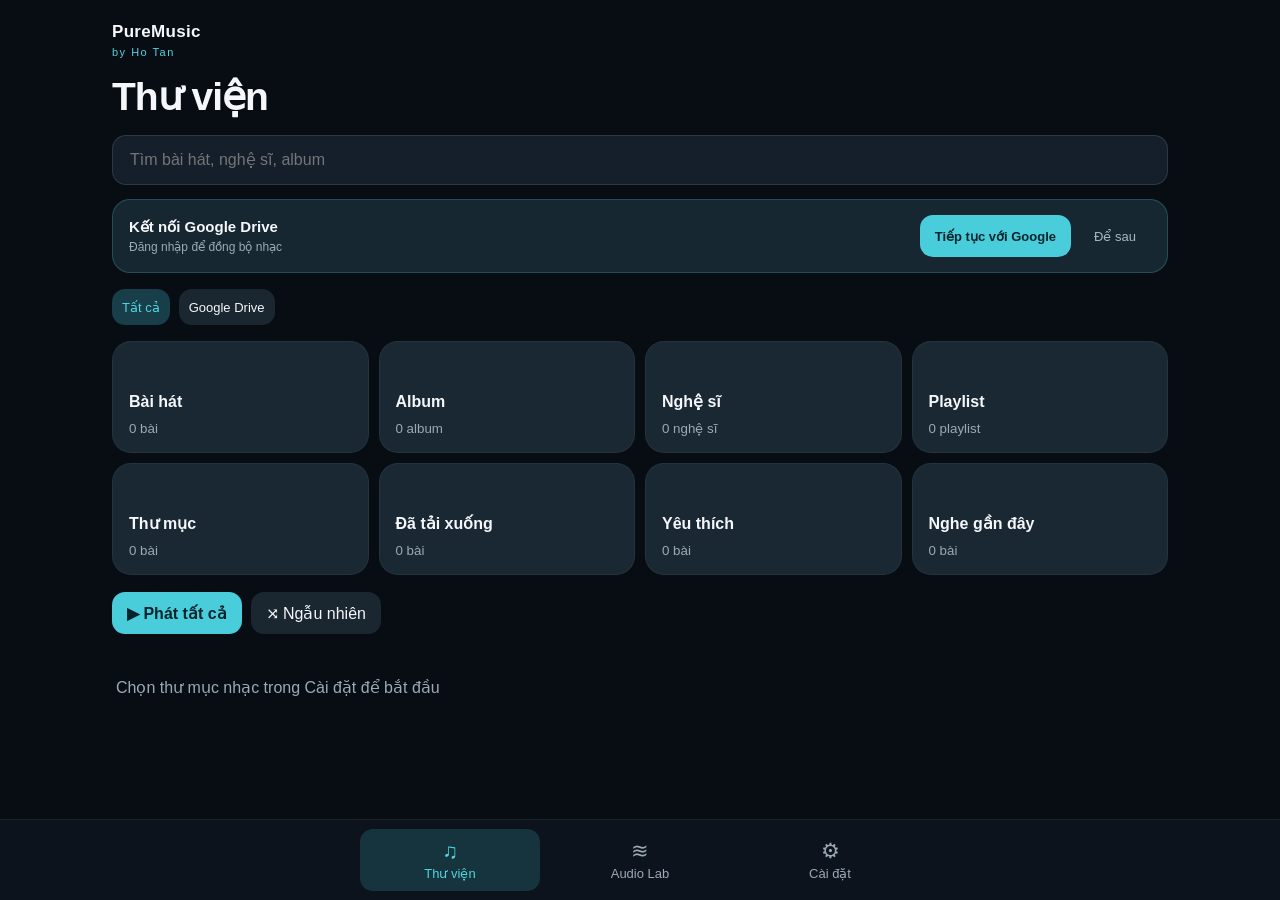
==== commit 9e3ab7f9: "Add files via upload" ====
--- a/index.html
+++ b/index.html
@@ -89,14 +89,19 @@
 input:focus-visible,button:focus-visible{outline:2px solid var(--accent);outline-offset:3px}
 @media(max-height:720px){#player .cover.large{width:min(70vw,320px,calc(100dvh - 340px))}#player .sheet-head{flex-basis:35px}#player .player-bottom button{min-height:42px}}
 @media(prefers-reduced-motion:reduce){*,*::before,*::after{animation-duration:.01ms!important;transition-duration:.01ms!important;scroll-behavior:auto!important}}
+
+/* V12.1: playback UI belongs to this launch, not saved history. */
+#mini:not(.show){display:none!important}
+body:not(.has-mini) .shell{padding-bottom:calc(110px + var(--safe))}
+.smart-connect{display:flex;align-items:center;justify-content:space-between;gap:14px;padding:15px 16px;margin:0 0 16px;border:1px solid rgba(98,218,230,.22);border-radius:18px;background:#162731;flex-wrap:wrap}.smart-connect-info{display:grid;gap:4px}.smart-connect-info strong{font-size:15px}.smart-connect-info .muted{font-size:12px}.smart-connect-actions{display:flex;gap:8px;flex-wrap:wrap}.smart-connect-actions .btn{font-size:13px}.smart-later{background:transparent!important;border-color:transparent!important;color:#a6b7c1!important}@media(max-width:480px){.smart-connect-actions{width:100%}.smart-connect-actions .btn{flex:1}}
 </style></head><body><main class="shell"><div class="top"><div class="brand">PureMusic<small>by Ho Tan</small></div></div><div id="content"></div></main><div class="mini" id="mini"><img id="miniCover" class="cover" alt=""><button class="main" id="miniOpen"><strong id="miniTitle"></strong><small id="miniArtist"></small></button><button class="icon" id="miniToggle" aria-label="Phát hoặc tạm dừng">▶</button></div><nav class="nav" id="nav" aria-label="Điều hướng chính"><button data-page="library" class="active"><span>♫</span>Thư viện</button><button data-page="lab"><span>≋</span>Audio Lab</button><button data-page="settings"><span>⚙</span>Cài đặt</button></nav><section class="sheet" id="player" aria-label="Trình phát"><div class="sheet-inner"><div class="sheet-head" id="playerDragZone"><span class="sheet-handle" id="playerHandle" aria-label="Vuốt xuống để thu nhỏ"></span><strong id="playerSource">ĐANG PHÁT</strong><button class="icon" id="playerMore" aria-label="Tùy chọn">⋯</button></div><div class="player-art"><img class="cover large" id="art" alt="Ảnh bìa"></div><div class="player-title"><div><h2 id="title"></h2><p id="artist"></p><span class="badge" id="quality"></span></div><button class="icon" id="like" aria-label="Yêu thích">♡</button></div><input class="seek" type="range" min="0" max="1000" value="0" id="seek" aria-label="Vị trí bài hát"><div class="times"><span id="elapsed">0:00</span><span id="remaining">-0:00</span></div><div class="controls"><button class="icon" id="shuffle" aria-label="Ngẫu nhiên">⤨</button><button class="icon" id="previous" aria-label="Bài trước">|◀</button><button class="big" id="toggle" aria-label="Phát hoặc tạm dừng">▶</button><button class="icon" id="next" aria-label="Bài tiếp">▶|</button><button class="icon" id="repeat" aria-label="Lặp lại">↻</button></div><div class="player-spacer" aria-hidden="true"></div><div class="player-bottom"><button id="lyricsBtn"><span>▤</span>Lời bài hát</button><button id="queueBtn"><span>☷</span>Hàng chờ</button></div></div></section><section class="sheet" id="subsheet"><div class="sheet-inner"><div class="sheet-head"><button class="icon" id="subBack">‹</button><strong id="subTitle"></strong><span style="width:42px"></span></div><div id="subContent"></div></div></section><div class="menu" id="menu" role="dialog" aria-label="Tùy chọn bài hát"><div class="menu-content" id="menuItems"></div></div><div class="notice" id="toast" role="status"></div><audio id="audio" playsinline preload="metadata"></audio><script>
 'use strict';
-const VERSION='12.0.0',GOOGLE_ID='307536159983-k3glcvth89sf8u420rmc907ngm6fhsc4.apps.googleusercontent.com';
+const VERSION='12.2.0',GOOGLE_ID='307536159983-k3glcvth89sf8u420rmc907ngm6fhsc4.apps.googleusercontent.com';
 const $=id=>document.getElementById(id), audio=$('audio');
 const read=(key,def)=>{try{return JSON.parse(localStorage.getItem(key))??def}catch{return def}};
 const save=(key,val)=>localStorage.setItem(key,JSON.stringify(val));
 const initialCfg=read('pm_cfg',{});
-const state={page:'library',view:'home',filter:'all',query:'',songs:[],queue:[],position:-1,playingKey:null,playSeq:0,loadController:null,blobURL:null,repeat:read('pm11_repeat',0),shuffle:read('pm11_shuffle',false),favorites:new Set(read('pm11_favorites',read('pm_favorites',[]))),playlists:read('pm7_playlists',{}),recent:read('pm11_recent',read('pm7_recent',[])),folders:read('pm11_folders',{}),token:{},expiry:{},cfg:{gid:initialCfg.gid||GOOGLE_ID,mid:initialCfg.mid||''},loading:false,metadata:new Map(),artURLs:new Map(),offline:new Set(read('pm_offline',[])),currentMeta:null,eqOn:false,context:null,analyser:null,eqNodes:[],eq:[0,0,0,0,0,0,0,0,0,0],preamp:0,replayGainMode:read('pm11_rg_mode','off'),replayGainOffset:read('pm11_rg_offset',0),mode:'direct',timer:null};
+const state={connectDismissed:false,sessionActivated:false,page:'library',view:'home',filter:'all',query:'',songs:[],queue:[],position:-1,playingKey:null,playSeq:0,loadController:null,blobURL:null,repeat:read('pm11_repeat',0),shuffle:read('pm11_shuffle',false),favorites:new Set(read('pm11_favorites',read('pm_favorites',[]))),playlists:read('pm7_playlists',{}),recent:read('pm11_recent',read('pm7_recent',[])),folders:read('pm11_folders',{}),token:{},expiry:{},cfg:{gid:initialCfg.gid||GOOGLE_ID,mid:initialCfg.mid||''},loading:false,metadata:new Map(),artURLs:new Map(),offline:new Set(read('pm_offline',[])),currentMeta:null,eqOn:false,context:null,analyser:null,eqNodes:[],eq:[0,0,0,0,0,0,0,0,0,0],preamp:0,replayGainMode:read('pm11_rg_mode','off'),replayGainOffset:read('pm11_rg_offset',0),mode:'direct',timer:null};
 const key=s=>s.provider+':'+s.id;
 const norm=s=>String(s||'').normalize('NFD').replace(/[\u0300-\u036f]/g,'').replace(/đ/gi,'d').toLowerCase();
 const escapeHTML=s=>String(s??'').replace(/[&<>"']/g,c=>({'&':'&amp;','<':'&lt;','>':'&gt;','"':'&quot;',"'":'&#39;'}[c]));
@@ -126,18 +131,29 @@
 function titleNode(t){const h=document.createElement('h1');h.textContent=t;return h}
 function div(cls){const el=document.createElement('div');el.className=cls;return el}
 function googleAuthPanel(){
- if(!navigator.onLine)return null;
- const prior=read('pm11_google_was_connected',false);
- const hasFolder=(state.folders.google||[]).length>0;
- if(!prior&&!hasFolder)return null;
+ // Only prompt when online and a Google token is genuinely unavailable.
+ if(!navigator.onLine||state.connectDismissed)return null;
  if(state.token.google&&state.expiry.google>Date.now()+30000)return null;
- const panel=div('auth-reconnect');
- const message=div('auth-message');message.textContent='Google Drive cần kết nối lại';
- const button=rowButton('Tiếp tục với Google',()=>googleLogin().catch(e=>notify(e.message)),'btn primary');
- panel.append(message,button);return panel;
-}
+ const panel=div('smart-connect');panel.setAttribute('role','region');panel.setAttribute('aria-label','Kết nối Google Drive');
+ const info=div('smart-connect-info');const heading=document.createElement('strong');heading.textContent='Kết nối Google Drive';
+ const hint=div('muted');hint.textContent='Đăng nhập để đồng bộ nhạc';info.append(heading,hint);
+ const buttons=div('smart-connect-actions');
+ buttons.append(rowButton('Tiếp tục với Google',()=>googleLogin().catch(e=>notify(e.message)),'btn primary'));
+ buttons.append(rowButton('Để sau',()=>{state.connectDismissed=true;renderLibraryBody()},'btn smart-later'));
+ panel.append(info,buttons);return panel;
+}
+function refreshGoogleConnection(){
+ if(state.token.google&&(!state.expiry.google||state.expiry.google<=Date.now()+30000)){
+  delete state.token.google;delete state.expiry.google;saveSession();
+ }
+ if(state.page==='library')renderLibraryBody();
+ else if(state.page==='settings')render();
+}
+window.addEventListener('online',refreshGoogleConnection);
+window.addEventListener('offline',refreshGoogleConnection);
+document.addEventListener('visibilitychange',()=>{if(!document.hidden)refreshGoogleConnection()});
 function renderLibrary(c){
- c.append(titleNode('Thư viện'));const auth=googleAuthPanel();if(auth)c.append(auth);
+ c.append(titleNode('Thư viện'));
  const searchRow=div('library-search-row');
  const input=document.createElement('input');input.className='search';input.type='search';input.id='librarySearch';input.placeholder='Tìm bài hát, nghệ sĩ, album';input.setAttribute('aria-label','Tìm trong thư viện');input.autocomplete='off';input.value=state.query;
  const clear=rowButton('×',()=>{state.query='';input.value='';renderLibraryBody();input.focus()},'search-clear');clear.setAttribute('aria-label','Xóa tìm kiếm');
@@ -148,6 +164,7 @@
 }
 function renderLibraryBody(){
  const c=$('libBody');if(!c)return;c.replaceChildren();
+ const prompt=googleAuthPanel();if(prompt)c.append(prompt);
  const searching=Boolean(state.query.trim());
  const clear=c.parentElement?.querySelector('.search-clear');if(clear)clear.hidden=!searching;
  if(searching){
@@ -195,7 +212,7 @@
 function choosePlaylist(s){const names=Object.keys(state.playlists);menu([...names.map(n=>['+ '+n,()=>{if(!state.playlists[n].includes(key(s)))state.playlists[n].push(key(s));save('pm7_playlists',state.playlists);notify('Đã thêm vào '+n)}]),['Tạo playlist mới',()=>{const n=prompt('Tên playlist:');if(n?.trim()){state.playlists[n.trim()]=[key(s)];save('pm7_playlists',state.playlists);notify('Đã tạo playlist')}}]])}
 function openPlaylists(){showSub('Playlist',c=>{c.append(rowButton('+ Tạo playlist',()=>{const n=prompt('Tên playlist:');if(n?.trim()){state.playlists[n.trim()]=[];save('pm7_playlists',state.playlists);openPlaylists()}},'btn primary'));for(const [name,keys] of Object.entries(state.playlists)){const r=div('track');r.append(rowButton(name+' · '+keys.length+' bài',()=>openPlaylist(name),'track-main'),rowButton('⋯',()=>menu([['Đổi tên',()=>{const n=prompt('Tên mới',name);if(n?.trim()&&n!==name){state.playlists[n.trim()]=keys;delete state.playlists[name];save('pm7_playlists',state.playlists);openPlaylists()}}],['Xóa playlist',()=>{if(confirm('Xóa playlist?')){delete state.playlists[name];save('pm7_playlists',state.playlists);openPlaylists()}}]]),'icon'));c.append(r)}})}
 function openPlaylist(name){const arr=songsByKeys(state.playlists[name]||[]);showSub(name,c=>{const tools=div('toolbar');tools.append(rowButton('▶ Phát tất cả',()=>{closeSub();startList(arr)},'btn primary'),rowButton('↓ Tải playlist',()=>downloadBatch(arr),'btn'));c.append(tools);for(const s of arr){const r=trackNode(s,()=>{closeSub();startList(arr,arr.findIndex(x=>key(x)===key(s)))});r.append(rowButton('×',()=>{state.playlists[name]=state.playlists[name].filter(k=>k!==key(s));save('pm7_playlists',state.playlists);openPlaylist(name)},'icon'));c.append(r)}})}
-function syncMini(){const s=selected();$('mini').classList.toggle('show',!!s);if(!s)return;$('miniCover').src=imageFor(s);$('miniTitle').textContent=s.title;$('miniArtist').textContent=s.artist;$('miniToggle').textContent=audio.paused?'▶':'Ⅱ'}
+function syncMini(){const s=selected();const visible=!!s&&state.sessionActivated;$('mini').classList.toggle('show',visible);document.body.classList.toggle('has-mini',visible);if(!visible)return;$('miniCover').src=imageFor(s);$('miniTitle').textContent=s.title;$('miniArtist').textContent=s.artist;$('miniToggle').textContent=audio.paused?'▶':'Ⅱ'}
 function syncPlayer(){const s=selected();if(!s)return;$('art').src=imageFor(s);$('title').textContent=s.title;$('artist').textContent=s.artist;$('quality').textContent=(state.currentMeta?.format||s.name.split('.').pop().toUpperCase())+' · '+(state.offline.has(key(s))?'OFFLINE':s.provider==='google'?'GOOGLE DRIVE':'ONEDRIVE');$('like').textContent=state.favorites.has(key(s))?'♥':'♡';$('toggle').textContent=audio.paused?'▶':'Ⅱ';$('shuffle').classList.toggle('on',state.shuffle);$('repeat').classList.toggle('on',state.repeat!==0);$('repeat').textContent=state.repeat===2?'↻₁':'↻';syncMini()}
 function syncTime(){const d=audio.duration||0,t=audio.currentTime||0;$('seek').value=d?Math.round(t/d*1000):0;$('elapsed').textContent=fmt(t);$('remaining').textContent='-'+fmt(Math.max(0,d-t))}
 function stopCurrent(){audio.pause();audio.removeAttribute('src');audio.load();if(state.blobURL){const old=state.blobURL;setTimeout(()=>URL.revokeObjectURL(old),2000);state.blobURL=null}}
@@ -203,7 +220,7 @@
 let preparedNext=null,prepareSeq=0;
 function upcomingIndex(){if(state.shuffle||state.repeat===2)return -1;const n=state.position+1;return n<state.queue.length?n:(state.repeat===1&&state.queue.length?0:-1)}
 async function prepareUpcoming(){if(navigator.connection?.saveData || /(^|-)2g$/.test(navigator.connection?.effectiveType||''))return;const n=upcomingIndex(),ticket=++prepareSeq;preparedNext=null;if(n<0)return;const s=state.songs.find(x=>key(x)===state.queue[n]);if(!s)return;try{const blob=await getAudioBlob(s);if(ticket!==prepareSeq)return;if(blob.size>90*1024*1024)return;preparedNext={key:key(s),blob};}catch(e){/* Prefetch failure must not interrupt playback. */}}
-async function playPosition(i,{resumeAt=0}={}){if(i<0||i>=state.queue.length)return;const s=state.songs.find(x=>key(x)===state.queue[i]);if(!s){notify('Bài không còn trong thư viện');return}const seq=++state.playSeq;state.loadController?.abort();state.loadController=new AbortController();stopCurrent();state.position=i;state.playingKey=key(s);state.currentMeta=null;persistQueue();remember();syncPlayer();notify('Đang mở '+s.title);try{const cached=preparedNext?.key===key(s)?preparedNext.blob:null;preparedNext=null;const blob=cached||await getAudioBlob(s,state.loadController.signal);if(seq!==state.playSeq)return;await readMetadata(s,blob);if(seq!==state.playSeq)return;const url=URL.createObjectURL(blob);state.blobURL=url;audio.src=url;audio.load();if(resumeAt>0)audio.addEventListener('loadedmetadata',function seekResume(){audio.removeEventListener('loadedmetadata',seekResume);audio.currentTime=Math.min(resumeAt,Math.max(0,(audio.duration||resumeAt)-1))},{once:true});if(seq!==state.playSeq)return;await audio.play();if(seq!==state.playSeq)return;syncPlayer();persistQueue();prepareUpcoming()}catch(e){if(seq!==state.playSeq||e.name==='AbortError')return;notify('Không phát được: '+e.message);syncPlayer()}}
+async function playPosition(i,{resumeAt=0}={}){if(i<0||i>=state.queue.length)return;const s=state.songs.find(x=>key(x)===state.queue[i]);if(!s){notify('Bài không còn trong thư viện');return}const seq=++state.playSeq;state.loadController?.abort();state.loadController=new AbortController();stopCurrent();state.sessionActivated=true;state.position=i;state.playingKey=key(s);state.currentMeta=null;persistQueue();remember();syncPlayer();notify('Đang mở '+s.title);try{const cached=preparedNext?.key===key(s)?preparedNext.blob:null;preparedNext=null;const blob=cached||await getAudioBlob(s,state.loadController.signal);if(seq!==state.playSeq)return;await readMetadata(s,blob);if(seq!==state.playSeq)return;const url=URL.createObjectURL(blob);state.blobURL=url;audio.src=url;audio.load();if(resumeAt>0)audio.addEventListener('loadedmetadata',function seekResume(){audio.removeEventListener('loadedmetadata',seekResume);audio.currentTime=Math.min(resumeAt,Math.max(0,(audio.duration||resumeAt)-1))},{once:true});if(seq!==state.playSeq)return;await audio.play();if(seq!==state.playSeq)return;syncPlayer();persistQueue();prepareUpcoming()}catch(e){if(seq!==state.playSeq||e.name==='AbortError')return;notify('Không phát được: '+e.message);syncPlayer()}}
 function next(){if(!state.queue.length)return;if(state.shuffle&&state.queue.length>1){let n=Math.floor(Math.random()*(state.queue.length-1));if(n>=state.position)n++;playPosition(n);return}const n=state.position+1;if(n<state.queue.length)playPosition(n);else if(state.repeat===1)playPosition(0);else{audio.pause();syncPlayer()}}
 function previous(){if(audio.currentTime>3){audio.currentTime=0;return}const n=state.position-1;if(n>=0)playPosition(n);else if(state.repeat===1)playPosition(state.queue.length-1)}
 function toggle(){if(!selected())return;if(audio.paused){if(!audio.src)playPosition(state.position);else audio.play().catch(e=>notify(e.message))}else audio.pause()}
@@ -284,7 +301,7 @@
 const redirect=location.origin+location.pathname;
 let gisLoading;
 function googleScript(){if(window.google?.accounts?.oauth2)return Promise.resolve();if(gisLoading)return gisLoading;gisLoading=new Promise((resolve,reject)=>{const sc=document.createElement('script');sc.src='https://accounts.google.com/gsi/client';sc.async=true;sc.onload=resolve;sc.onerror=()=>reject(Error('Không tải được Google Login'));document.head.append(sc)});return gisLoading}
-async function googleLogin(){await googleScript();const client=google.accounts.oauth2.initTokenClient({client_id:state.cfg.gid,scope:'https://www.googleapis.com/auth/drive.readonly',callback:async r=>{if(!r.access_token){notify(r.error||'Không thể đăng nhập Google');return}state.token.google=r.access_token;state.expiry.google=Date.now()+(Number(r.expires_in||3600)-60)*1000;saveSession();save('pm11_google_was_connected',true);notify('Đã kết nối Google Drive');render();await scan()},error_callback:e=>notify(e?.type||'Không mở được đăng nhập')});client.requestAccessToken({prompt:''})}
+async function googleLogin(){await googleScript();const client=google.accounts.oauth2.initTokenClient({client_id:state.cfg.gid,scope:'https://www.googleapis.com/auth/drive.readonly',callback:async r=>{if(!r.access_token){notify(r.error||'Không thể đăng nhập Google');return}state.token.google=r.access_token;state.expiry.google=Date.now()+(Number(r.expires_in||3600)-60)*1000;saveSession();save('pm11_google_was_connected',true);state.connectDismissed=false;notify('Đã kết nối Google Drive');render();if((state.folders.google||[]).length)await scan()},error_callback:e=>notify(e?.type||'Không mở được đăng nhập')});client.requestAccessToken({prompt:''})}
 async function msLogin(){if(!state.cfg.mid){notify('Nhập Microsoft Client ID trong Cài đặt');return}const p=await pkce(),st=base64url(crypto.getRandomValues(new Uint8Array(20)));sessionStorage.setItem('pm11_pending',JSON.stringify({...p,state:st,time:Date.now()}));const q=new URLSearchParams({client_id:state.cfg.mid,response_type:'code',redirect_uri:redirect,scope:'openid profile offline_access Files.Read',code_challenge:p.challenge,code_challenge_method:'S256',state:st});location.href='https://login.microsoftonline.com/common/oauth2/v2.0/authorize?'+q}
 function saveSession(){sessionStorage.setItem('pm_tokens',JSON.stringify(state.token));sessionStorage.setItem('pm_token_expiry',JSON.stringify(state.expiry))}
 async function oauthCallback(){const params=new URLSearchParams(location.search),code=params.get('code');if(!code)return;history.replaceState({},'',redirect);const pending=readSession('pm11_pending',null);sessionStorage.removeItem('pm11_pending');if(!pending||pending.state!==params.get('state')||Date.now()-pending.time>600000){notify('Phiên đăng nhập không hợp lệ');return}try{const body=new URLSearchParams({client_id:state.cfg.mid,code,redirect_uri:redirect,grant_type:'authorization_code',code_verifier:pending.verifier});const res=await fetch('https://login.microsoftonline.com/common/oauth2/v2.0/token',{method:'POST',headers:{'Content-Type':'application/x-www-form-urlencoded'},body});const d=await res.json();if(!res.ok)throw Error(d.error_description||d.error);state.token.ms=d.access_token;state.expiry.ms=Date.now()+(Number(d.expires_in||3600)-60)*1000;saveSession();await scan()}catch(e){notify('Lỗi đăng nhập OneDrive: '+e.message)}}
@@ -359,6 +376,6 @@
 async function folderPicker(provider,id,path=''){if(!state.token[provider]){notify('Đăng nhập '+(provider==='google'?'Google Drive':'OneDrive')+' trước');return}try{let arr=[];if(provider==='google'){const safe=String(id||'root').replace(/'/g,"\\'");const q="trashed = false and mimeType = 'application/vnd.google-apps.folder' and '"+safe+"' in parents";arr=await googleList(q)}else arr=(await msChildren(id||'root')).filter(x=>x.folder);showSub('Chọn thư mục · '+(provider==='google'?'Google Drive':'OneDrive'),c=>{const head=div('folder-picker-head');const current=div('muted');current.textContent=path||'Thư mục gốc';head.append(current,rowButton('✓ Chọn thư mục này',()=>chooseFolder(provider,id,path),'btn primary'));c.append(head);if(!arr.length){const msg=div('empty');msg.textContent='Không có thư mục con';c.append(msg)}for(const f of arr){const r=div('folder');r.append(rowButton('▣  '+f.name,()=>folderPicker(provider,f.id,(path?path+'/':'')+f.name),'track-main'),rowButton('Chọn',()=>chooseFolder(provider,f.id,(path?path+'/':'')+f.name),'btn small'));c.append(r)}})}catch(e){notify('Không đọc được thư mục: '+e.message)}}
 function browseParent(s){folderPicker(s.provider,s.folderId)}
 document.querySelectorAll('[data-page]').forEach(b=>b.onclick=()=>setPage(b.dataset.page));
-async function init(){state.token=readSession('pm_tokens',{});state.expiry=readSession('pm_token_expiry',{});for(const p of Object.keys(state.token))if(!state.expiry[p]||state.expiry[p]<Date.now()+30000)delete state.token[p];delete state.token.ms;delete state.expiry.ms;state.songs=read('pm11_library',[]);if(!state.songs.length)state.songs=read('pm_library_cache',[]);const offlineMeta=read('pm11_offline_meta',{});for(const [k,s] of Object.entries(offlineMeta))if(!state.songs.some(x=>key(x)===k))state.songs.push(s);let q=read('pm11_queue',null);if(!q){const legacy=read('pm88_queue',null);if(legacy?.active&&Array.isArray(legacy.list))q={queue:legacy.list,position:legacy.position,playingKey:legacy.list[legacy.position]||null,time:read('pm88_resume',{})?.time||0}}if(q){state.queue=q.queue||[];state.position=q.position??-1;state.playingKey=q.playingKey||null;state.resumeAt=q.time||0}const eq=read('pm11_eq',null);if(eq){state.eq=eq.eq||state.eq;state.preamp=eq.preamp||0}render();syncPlayer();await oauthCallback();if(state.token.google&&(state.folders.google||[]).length&&navigator.onLine&&Date.now()-read('pm11_last_scan',0)>15*60*1000)scan().catch(()=>{})}
+async function init(){state.token=readSession('pm_tokens',{});state.expiry=readSession('pm_token_expiry',{});for(const p of Object.keys(state.token))if(!state.expiry[p]||state.expiry[p]<Date.now()+30000)delete state.token[p];delete state.token.ms;delete state.expiry.ms;state.songs=read('pm11_library',[]);if(!state.songs.length)state.songs=read('pm_library_cache',[]);const offlineMeta=read('pm11_offline_meta',{});for(const [k,s] of Object.entries(offlineMeta))if(!state.songs.some(x=>key(x)===k))state.songs.push(s);let q=read('pm11_queue',null);if(!q){const legacy=read('pm88_queue',null);if(legacy?.active&&Array.isArray(legacy.list))q={queue:legacy.list,position:legacy.position,playingKey:legacy.list[legacy.position]||null,time:read('pm88_resume',{})?.time||0}}if(q){state.sessionActivated=false;state.queue=q.queue||[];state.position=q.position??-1;state.playingKey=q.playingKey||null;state.resumeAt=q.time||0}const eq=read('pm11_eq',null);if(eq){state.eq=eq.eq||state.eq;state.preamp=eq.preamp||0}render();syncPlayer();await oauthCallback();if(state.token.google&&(state.folders.google||[]).length&&navigator.onLine&&Date.now()-read('pm11_last_scan',0)>15*60*1000)scan().catch(()=>{})}
 if('serviceWorker'in navigator)navigator.serviceWorker.register('./sw.js').catch(()=>{});init();
 </script></body></html>
